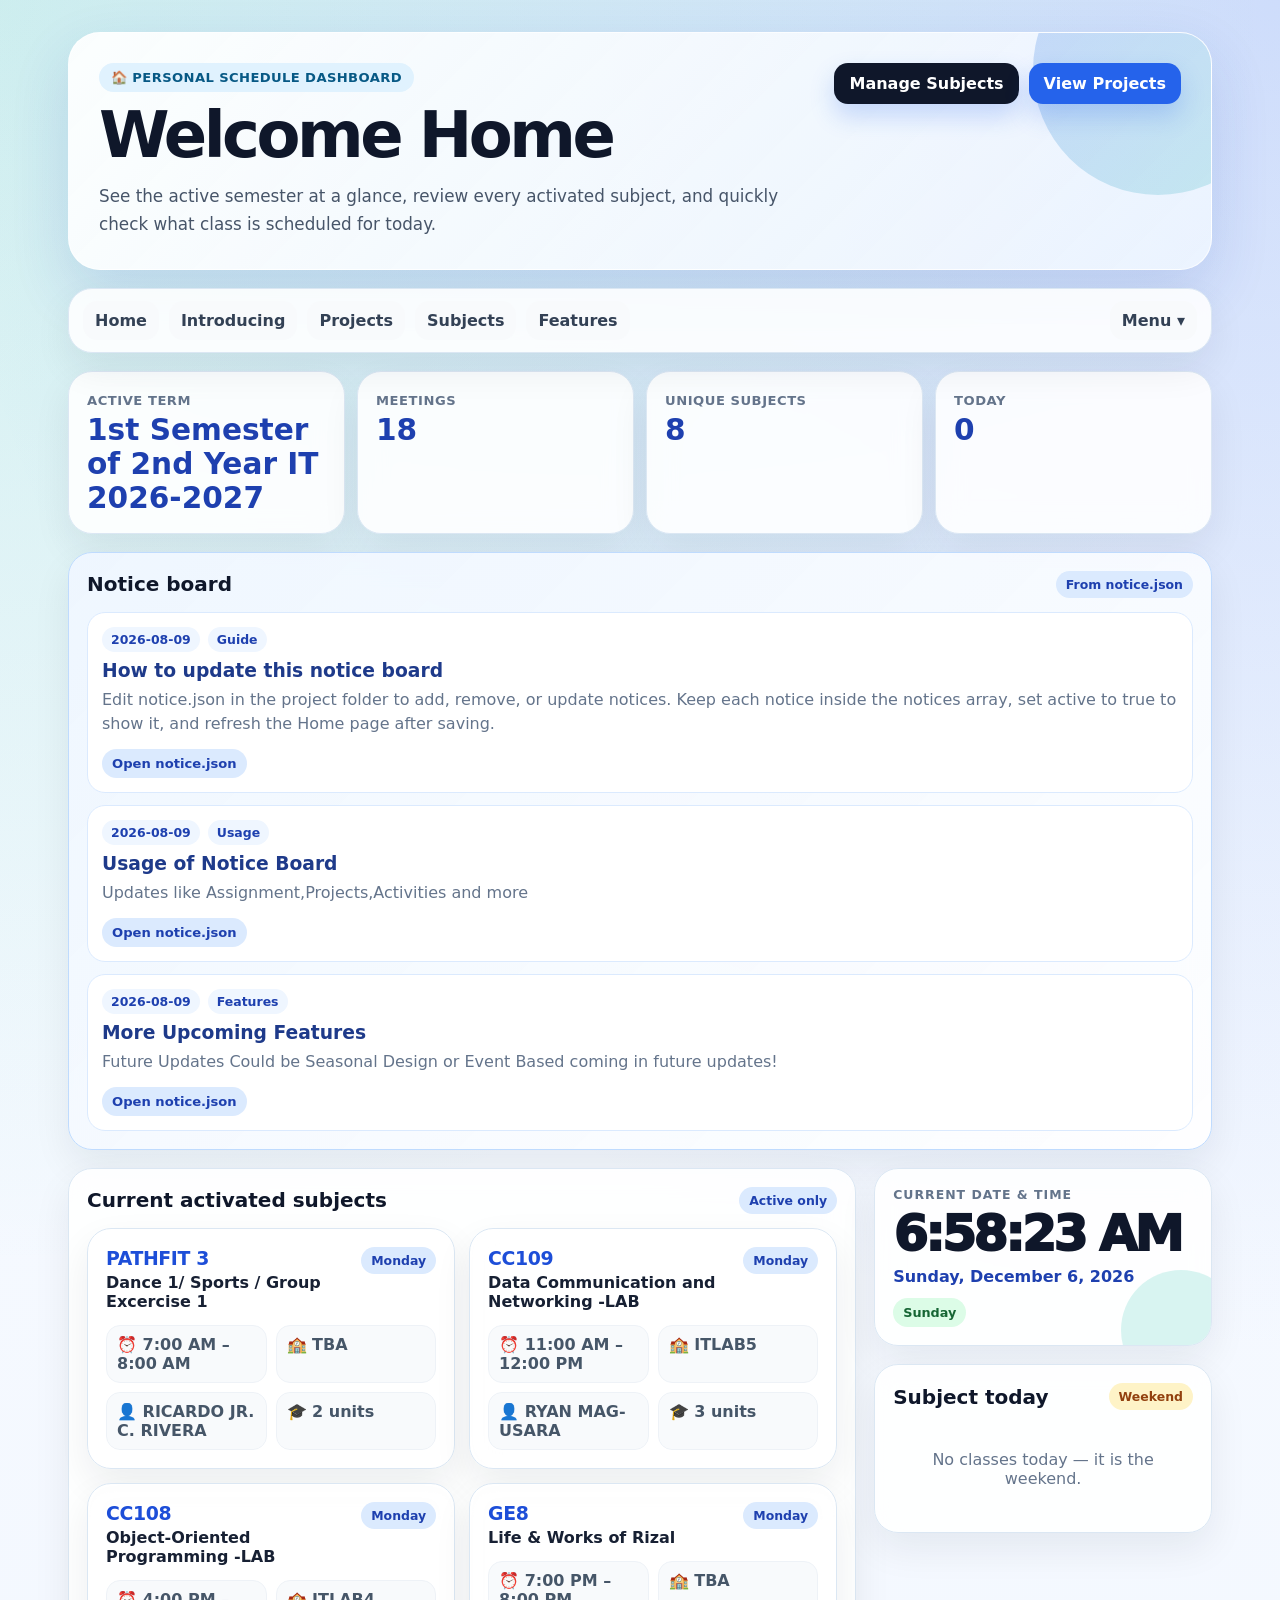
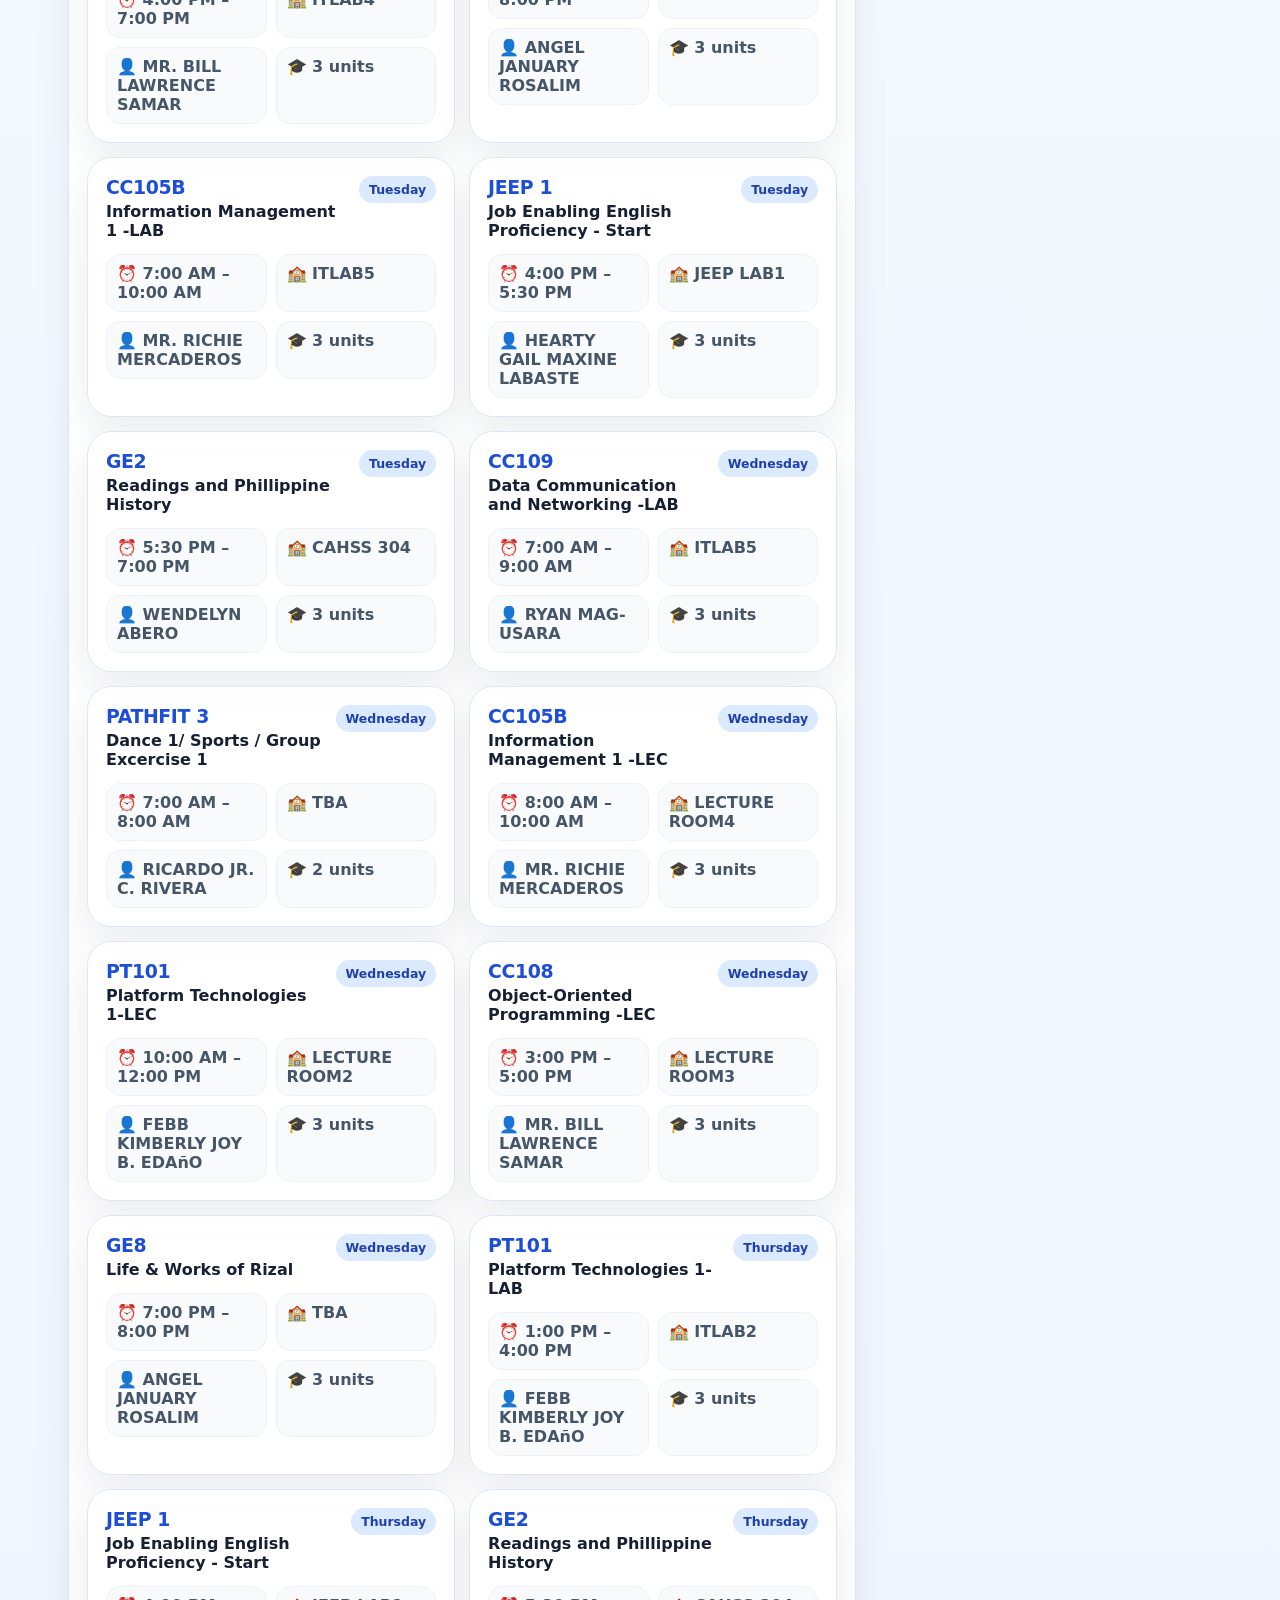
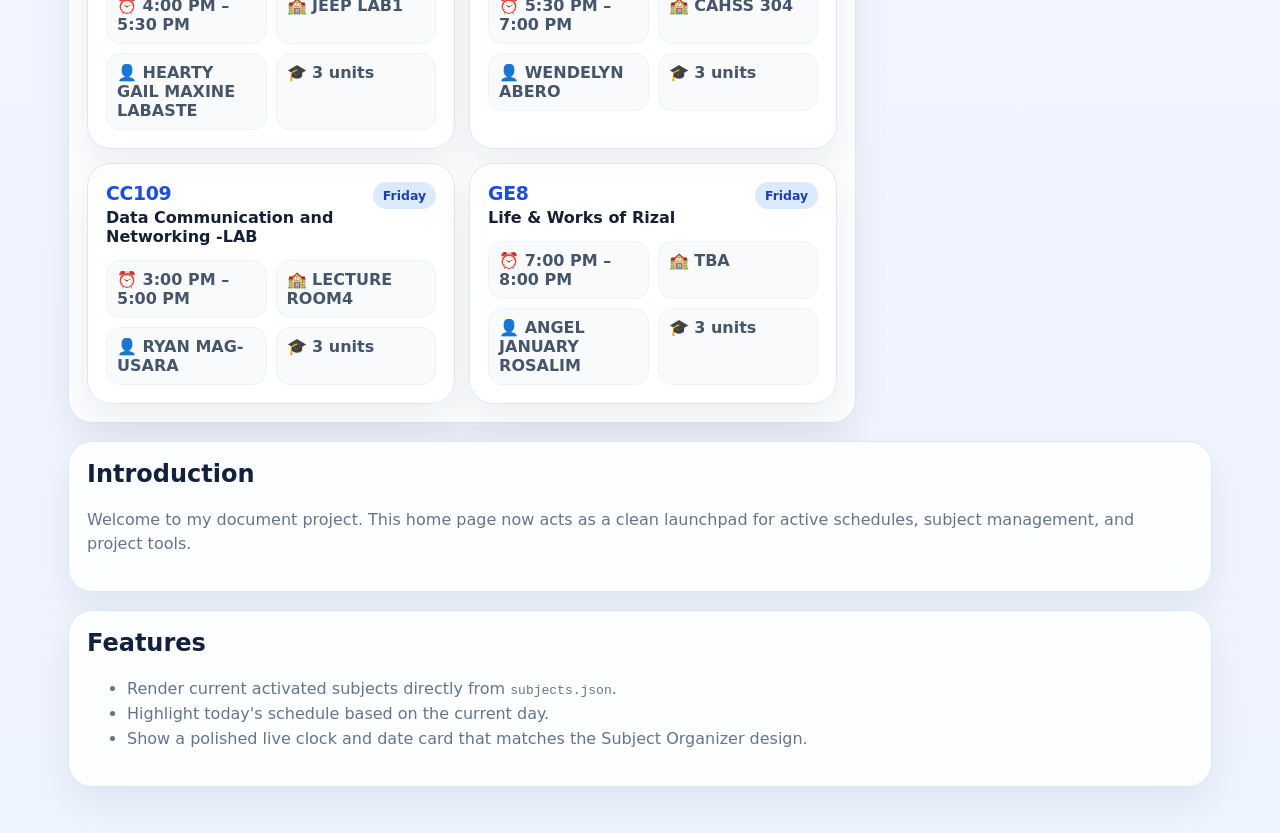
==== index.html @ 46591596 "Comment out mobile view toggle button Comment out the mobile view toggle button in the dropdown. to " ====
<!DOCTYPE html>
<html lang="en">
<head>
  <meta charset="UTF-8">
  <meta name="viewport" content="width=device-width, initial-scale=1.0">
  <title>Main</title>
  <style>
    :root{--bg:#eef4ff;--ink:#14213d;--muted:#64748b;--card:#ffffff;--line:#dbe7f3;--primary:#2563eb;--primary-dark:#1e40af;--accent:#14b8a6;--warm:#f59e0b;--danger:#ef4444;--shadow:0 24px 60px rgba(30,64,175,.14);--radius:24px}*{box-sizing:border-box}html{scroll-behavior:smooth}body{font-family:Inter,ui-sans-serif,system-ui,-apple-system,BlinkMacSystemFont,"Segoe UI",Arial,sans-serif;margin:0;background:radial-gradient(circle at top left,rgba(20,184,166,.18),transparent 30%),radial-gradient(circle at top right,rgba(37,99,235,.20),transparent 32%),linear-gradient(180deg,#f8fbff 0%,var(--bg) 100%);color:var(--ink);min-height:100vh}a{color:var(--primary)}.container{max-width:1180px;margin:0 auto;padding:32px 18px 46px}.hero{position:relative;overflow:hidden;border:1px solid rgba(255,255,255,.72);border-radius:32px;padding:30px;background:linear-gradient(135deg,rgba(255,255,255,.92),rgba(239,246,255,.84));box-shadow:var(--shadow)}.hero:after{content:"";position:absolute;right:-72px;top:-88px;width:250px;height:250px;border-radius:50%;background:linear-gradient(135deg,rgba(37,99,235,.22),rgba(20,184,166,.18))}.topbar{display:flex;justify-content:space-between;gap:20px;align-items:flex-start;flex-wrap:wrap;position:relative;z-index:1}.eyebrow{display:inline-flex;gap:8px;align-items:center;margin:0 0 10px;padding:7px 12px;border-radius:999px;background:#e0f2fe;color:#075985;font-size:.82rem;font-weight:800;letter-spacing:.03em;text-transform:uppercase}h1{margin:.15rem 0;color:#0f172a;font-size:clamp(2rem,5vw,4.15rem);line-height:.98;letter-spacing:-.055em}.lead{color:#475569;margin:.9rem 0 0;max-width:680px;font-size:1.05rem;line-height:1.7}.button{display:inline-flex;align-items:center;gap:8px;background:var(--primary);color:#fff;padding:11px 15px;border-radius:14px;text-decoration:none;font-weight:800;box-shadow:0 12px 24px rgba(37,99,235,.22)}.button.secondary{background:#0f172a}.quick-actions{display:flex;gap:10px;flex-wrap:wrap;margin:0}.nav-panel,.panel,.subject-card,.stat,.clock-card,.insight-card{background:rgba(255,255,255,.88);border:1px solid var(--line);border-radius:var(--radius);box-shadow:0 16px 38px rgba(15,23,42,.07);backdrop-filter:blur(14px)}.nav-panel{display:flex;justify-content:space-between;align-items:center;gap:16px;margin:18px 0;padding:12px 14px;position:relative;z-index:100}.nav-panel ul{list-style:none;display:flex;gap:10px;flex-wrap:wrap;margin:0;padding:0}.nav-panel a,.dropbtn{border:0;border-radius:14px;padding:10px 12px;font:inherit;font-weight:800;text-decoration:none;color:#334155;background:#f8fafc}.nav-panel a:hover,.dropbtn:hover,.dropbtn.active{background:#dbeafe;color:#1e40af}.dropdown{position:relative}.dropdown-content{display:none;position:absolute;right:0;top:calc(100% + 8px);min-width:210px;max-height:220px;overflow:auto;background:#fff;border:1px solid var(--line);border-radius:18px;box-shadow:0 18px 42px rgba(15,23,42,.16);z-index:1000;padding:8px}.dropdown-content.active{display:grid;gap:4px}.dropdown-content a,.dropdown-action{display:block;white-space:nowrap;width:100%;text-align:left}.dropdown-action{border:0;cursor:pointer;border-radius:14px;padding:10px 12px;font:inherit;font-weight:900;text-decoration:none;color:#0f766e;background:#ccfbf1}.dropdown-action:hover,.dropdown-action[aria-pressed="true"]{background:#99f6e4;color:#115e59}.mobile-switch-note{display:none}.mobile-view{background:#f8fafc}.mobile-view .container{max-width:520px;padding:12px 10px 28px}.mobile-view .hero{padding:20px;border-radius:28px;background:linear-gradient(180deg,#ffffff,#e0f2fe);box-shadow:0 18px 38px rgba(15,23,42,.10)}.mobile-view .hero:after{width:160px;height:160px;right:-70px;top:-60px}.mobile-view .topbar{display:grid;gap:16px}.mobile-view h1{font-size:2.35rem;line-height:1.03;letter-spacing:-.04em}.mobile-view .lead{font-size:.98rem;line-height:1.55}.mobile-view .quick-actions{display:grid;grid-template-columns:1fr 1fr;gap:10px}.mobile-view .button{justify-content:center;padding:12px 10px;border-radius:16px}.mobile-view .nav-panel{position:sticky;top:8px;display:grid;gap:10px;margin:12px 0;padding:10px;border-radius:22px}.mobile-view .nav-panel ul{display:grid;grid-template-columns:repeat(2,minmax(0,1fr));gap:8px;width:100%}.mobile-view .nav-panel a,.mobile-view .dropbtn,.mobile-view .dropdown-action{text-align:center;justify-content:center;padding:11px 8px;font-size:.92rem}.mobile-view .dropdown{width:100%}.mobile-view .dropdown-content{left:0;right:0;max-height:70vh}.mobile-view .mobile-switch-note{display:block;margin:6px 2px 0;color:#0f766e;font-weight:800;font-size:.82rem}.mobile-view .stats{grid-template-columns:repeat(2,minmax(0,1fr));gap:10px;margin:12px 0}.mobile-view .stat{padding:14px;border-radius:20px}.mobile-view .stat strong{font-size:1.45rem}.mobile-view .dashboard{display:grid;grid-template-columns:1fr;gap:12px;margin-top:12px}.mobile-view .panel,.mobile-view .clock-card,.mobile-view .subject-card{border-radius:20px;padding:14px}.mobile-view .content-section{margin-top:12px}.mobile-view .subject-grid{grid-template-columns:1fr;gap:10px}.mobile-view .subject-card header{display:grid;gap:10px}.mobile-view .meta{grid-template-columns:1fr;gap:7px;margin-top:10px}.mobile-view .today-item{grid-template-columns:1fr;gap:6px}.mobile-view .clock-time{font-size:2.15rem}.mobile-view .section-heading{align-items:flex-start}.mobile-view .notice-item{padding:12px;border-radius:16px}.dashboard{display:grid;grid-template-columns:minmax(0,1.4fr) minmax(300px,.6fr);gap:18px;align-items:start;margin-top:18px}.panel{padding:18px}.notice-board{border-color:#bfdbfe;background:linear-gradient(135deg,rgba(239,246,255,.96),rgba(255,255,255,.9))}.notice-list{display:grid;gap:12px}.notice-item{border:1px solid #dbeafe;background:#fff;border-radius:18px;padding:14px}.notice-item h3{margin:0 0 7px;color:#1e3a8a}.notice-item p{margin:0}.notice-meta{display:flex;gap:8px;flex-wrap:wrap;margin-bottom:8px}.notice-meta span{border-radius:999px;background:#eff6ff;color:#1e40af;padding:5px 9px;font-size:.78rem;font-weight:900}.notice-actions{margin-top:12px;display:flex;gap:8px;flex-wrap:wrap}.notice-actions a{display:inline-flex;text-decoration:none;border-radius:999px;background:#dbeafe;color:#1e40af;padding:7px 10px;font-weight:900;font-size:.82rem}.panel{padding:18px}.section-heading{display:flex;align-items:center;justify-content:space-between;gap:12px;margin-bottom:14px}.section-heading h2{margin:0;color:#0f172a;font-size:1.25rem}.note{color:var(--muted);line-height:1.55}.stats{display:grid;grid-template-columns:repeat(4,1fr);gap:12px;margin:18px 0}.stat{padding:18px;position:relative;overflow:hidden}.stat span{color:var(--muted);font-weight:800;font-size:.82rem;text-transform:uppercase;letter-spacing:.04em}.stat strong{display:block;font-size:1.85rem;color:var(--primary-dark);margin-top:4px}.clock-card{padding:18px;position:relative;overflow:hidden}.clock-card:before{content:"";position:absolute;right:-30px;bottom:-45px;width:120px;height:120px;border-radius:50%;background:rgba(20,184,166,.16)}.clock-label{margin:0;color:#64748b;font-size:.78rem;font-weight:900;text-transform:uppercase;letter-spacing:.08em}.clock-time{font-size:clamp(2rem,5vw,3.1rem);font-weight:950;color:#0f172a;letter-spacing:-.06em;line-height:1;margin:8px 0}.clock-date{font-weight:800;color:#1e40af}.clock-day{display:inline-flex;margin-top:12px;padding:7px 10px;border-radius:999px;background:#dcfce7;color:#166534;font-weight:900;font-size:.8rem}.subject-grid{display:grid;grid-template-columns:repeat(2,minmax(0,1fr));gap:14px}.subject-card{padding:18px;position:relative;overflow:hidden;transition:transform .18s ease,box-shadow .18s ease,border-color .18s ease}.subject-card:hover{transform:translateY(-3px);border-color:#93c5fd;box-shadow:0 22px 44px rgba(37,99,235,.13)}.subject-card header{display:flex;justify-content:space-between;gap:14px;align-items:flex-start}.code{font-size:1.18rem;font-weight:900;color:#1d4ed8;letter-spacing:-.02em}.description{font-weight:800;margin-top:4px;color:#172033}.badge{display:inline-flex;align-items:center;gap:6px;background:#dbeafe;color:#1e40af;border-radius:999px;padding:6px 10px;font-size:.78rem;font-weight:900;white-space:nowrap}.badge.today{background:#fef3c7;color:#92400e}.meta{display:grid;grid-template-columns:repeat(2,minmax(0,1fr));gap:9px;margin-top:14px;color:#465668}.meta span{background:#f8fafc;border:1px solid #eef2f7;border-radius:14px;padding:9px 10px;font-weight:650}.today-list{display:grid;gap:10px}.today-item{display:grid;grid-template-columns:86px 1fr;gap:10px;align-items:center}.today-time{font-weight:900;color:#1e40af;font-size:.82rem}.today-card{border-left:4px solid var(--accent);background:#f8fafc;border-radius:14px;padding:12px}.empty{padding:26px;text-align:center;color:#64748b}.pill-row{display:flex;gap:8px;flex-wrap:wrap}.pill{border:1px solid #bfdbfe;background:#eff6ff;color:#1e40af;border-radius:999px;padding:7px 10px;font-weight:800;font-size:.8rem}.content-section{margin-top:18px}.content-section h2{margin-top:0}@media(max-width:980px){.dashboard,.stats{grid-template-columns:1fr 1fr}.dashboard>section{grid-column:1/-1}.subject-grid{grid-template-columns:1fr}}@media(max-width:660px){.container{padding:18px 10px 34px}.hero{padding:22px;border-radius:24px}.nav-panel,.topbar{align-items:stretch}.nav-panel{flex-direction:column}.nav-panel ul,.quick-actions{width:100%}.button{flex:1;justify-content:center}.stats,.dashboard,.meta{grid-template-columns:1fr}.subject-card header{flex-direction:column}.today-item{grid-template-columns:1fr}.dropdown{width:100%}.dropbtn{width:100%}.dropdown-content{left:0;right:0}.clock-time{font-size:2.4rem}}
  </style>
</head>
<body>
  <main class="container">
    <section class="hero">
      <div class="topbar">
        <div>
          <p class="eyebrow">🏠 Personal schedule dashboard</p>
          <h1>Welcome Home</h1>
          <p class="lead">See the active semester at a glance, review every activated subject, and quickly check what class is scheduled for today.</p>
          <p class="mobile-switch-note">Mobile view is active. Use Menu ▾ to switch back to the regular desktop layout.</p>
        </div>
        <p class="quick-actions"><a class="button secondary" href="subj.html">Manage Subjects</a><a class="button" href="download.html">View Projects</a></p>
      </div>
    </section>

    <nav class="nav-panel" aria-label="Primary navigation">
      <ul>
        <li><a href="index.html">Home</a></li>
        <li><a href="#intro">Introducing</a></li>
        <li><a href="download.html">Projects</a></li>
        <li><a href="subj.html">Subjects</a></li>
        <li><a href="#features">Features</a></li>
      </ul>
      <div class="dropdown">
        <button class="dropbtn" type="button">Menu ▾</button>
        <div class="dropdown-content">
        <!--  <button id="mobileViewToggle" data-mobile-view-toggle class="dropdown-action" type="button" aria-pressed="false">📱 Switch to mobile view</button> -->
          <a href="subj.html">Subject Management</a>
          <a href="calcugrade.html">CalcuGrade</a>
          <a href="subjects.json">Open Subject JSON</a>
        </div>
      </div>
    </nav>

    <section class="stats" aria-label="Active subject summary">
      <div class="stat"><span>Active term</span><strong id="semester">—</strong></div>
      <div class="stat"><span>Meetings</span><strong id="meetingCount">0</strong></div>
      <div class="stat"><span>Unique subjects</span><strong id="courseCount">0</strong></div>
      <div class="stat"><span>Today</span><strong id="todayCount">0</strong></div>
    </section>

    <section class="panel notice-board content-section" aria-labelledby="noticeHeading">
      <div class="section-heading"><h2 id="noticeHeading">Notice board</h2><span class="badge">From notice.json</span></div>
      <div id="notice-board" class="notice-list">Loading notices…</div>
    </section>

    <div class="dashboard">
      <section class="panel" aria-labelledby="activeHeading">
        <div class="section-heading"><h2 id="activeHeading">Current activated subjects</h2><span class="badge">Active only</span></div>
        <div id="active-subjects" class="subject-grid">Loading active subjects…</div>
      </section>
      <aside>
        <div class="clock-card" aria-live="polite">
          <p class="clock-label">Current date & time</p>
          <div id="date-time" class="clock-time">--:--</div>
          <div id="date-label" class="clock-date">Loading date…</div>
          <span id="day-label" class="clock-day">Today</span>
        </div>
        <section class="panel content-section" aria-labelledby="todayHeading">
          <div class="section-heading"><h2 id="todayHeading">Subject today</h2><span id="todayBadge" class="badge today">Today</span></div>
          <div id="today-subjects" class="today-list">Loading today's subjects…</div>
        </section>
      </aside>
    </div>

    <section id="intro" class="panel content-section">
      <h2>Introduction</h2>
      <p class="note">Welcome to my document project. This home page now acts as a clean launchpad for active schedules, subject management, and project tools.</p>
    </section>

    <section id="features" class="panel content-section">
      <h2>Features</h2>
      <ul class="note">
        <li>Render current activated subjects directly from <code>subjects.json</code>.</li>
        <li>Highlight today's schedule based on the current day.</li>
        <li>Show a polished live clock and date card that matches the Subject Organizer design.</li>
      </ul>
    </section>
  </main>

  <script src="script.js"></script>
  <script>
    const homeEls = {};
    function updateDateTime() {
      const now = new Date();
      const timeOptions = { hour: 'numeric', minute: '2-digit', second: '2-digit' };
      const dateOptions = { weekday: 'long', year: 'numeric', month: 'long', day: 'numeric' };
      homeEls.dateTime.textContent = now.toLocaleTimeString([], timeOptions);
      homeEls.dateLabel.textContent = now.toLocaleDateString([], dateOptions);
      homeEls.dayLabel.textContent = now.toLocaleDateString([], { weekday: 'long' });
    }

    function getTimeRange(subject) {
      return `${minutesToDisplay(subject.time_start, subject.time_start_is_am)} – ${minutesToDisplay(subject.time_end, subject.time_end_is_am)}`;
    }

    function renderSubjectCard(subject) {
      return `<article class="subject-card"><header><div><div class="code">${subject.code}</div><div class="description">${subject.description}</div></div><span class="badge">${subject.dayLabel}</span></header><div class="meta"><span>⏰ ${getTimeRange(subject)}</span><span>🏫 ${subject.room || 'TBA'}</span><span>👤 ${subject.instructor || 'TBA'}</span><span>🎓 ${subject.units || 0} units</span></div></article>`;
    }

    function escapeHtml(value) {
      return String(value ?? '').replace(/[&<>"']/g, char => ({
        '&': '&amp;',
        '<': '&lt;',
        '>': '&gt;',
        '"': '&quot;',
        "'": '&#39;'
      })[char]);
    }

    function renderNotice(notice) {
      const title = escapeHtml(notice.title || 'Untitled notice');
      const message = escapeHtml(notice.message || 'No notice message provided.');
      const date = notice.date ? `<span>${escapeHtml(notice.date)}</span>` : '';
      const label = notice.label ? `<span>${escapeHtml(notice.label)}</span>` : '';
      const actions = Array.isArray(notice.actions)
        ? notice.actions.filter(action => action && action.href && action.label).map(action => `<a href="${escapeHtml(action.href)}">${escapeHtml(action.label)}</a>`).join('')
        : '';

      return `<article class="notice-item"><div class="notice-meta">${date}${label}</div><h3>${title}</h3><p class="note">${message}</p>${actions ? `<div class="notice-actions">${actions}</div>` : ''}</article>`;
    }

    async function loadNoticeBoard() {
      try {
        const response = await fetch('notice.json', { cache: 'no-store' });
        if (!response.ok) throw new Error('Unable to load notice.json');
        const data = await response.json();
        const notices = Array.isArray(data?.notices) ? data.notices.filter(notice => notice?.active !== false) : [];
        homeEls.noticeBoard.innerHTML = notices.length
          ? notices.map(renderNotice).join('')
          : '<div class="empty">No notices are currently published.</div>';
      } catch (error) {
        console.warn('loadNoticeBoard failed', error);
        homeEls.noticeBoard.innerHTML = '<div class="empty">Failed to load notice.json.</div>';
      }
    }

    function renderTodayItem(subject) {
      return `<div class="today-item"><div class="today-time">${minutesToDisplay(subject.time_start, subject.time_start_is_am)}</div><div class="today-card"><strong>${subject.code}</strong><br><span class="note">${subject.description}</span><br><span class="note">${getTimeRange(subject)} • ${subject.room || 'TBA'}</span></div></div>`;
    }

    async function loadHomeSubjects() {
      const data = await fetchSubjectsData();
      if (!data) {
        homeEls.activeSubjects.innerHTML = '<div class="subject-card empty">Failed to load subjects.json.</div>';
        homeEls.todaySubjects.innerHTML = '<div class="empty">Failed to load today\'s schedule.</div>';
        return;
      }

      const activeGroups = getVisibleSemesterGroups(data);
      const activeSubjects = flattenSubjectGroups(data).sort((a, b) => compareSubjects(a, b, 'day-time'));
      const todayCode = getTodayCode();
      const todaySubjects = todayCode ? activeSubjects.filter(subject => subject.day === todayCode) : [];

      homeEls.semester.textContent = activeGroups.length === 1 ? activeGroups[0].semester : `${activeGroups.length} active terms`;
      homeEls.meetingCount.textContent = activeSubjects.length;
      homeEls.courseCount.textContent = new Set(activeSubjects.map(subject => subject.code)).size;
      homeEls.todayCount.textContent = todaySubjects.length;
      homeEls.todayBadge.textContent = todayCode ? (DAY_LABELS[todayCode] || 'Today') : 'Weekend';

      homeEls.activeSubjects.innerHTML = activeSubjects.length
        ? activeSubjects.map(renderSubjectCard).join('')
        : '<div class="subject-card empty">No activated subjects are currently listed.</div>';

      if (!todayCode) {
        homeEls.todaySubjects.innerHTML = '<div class="empty">No classes today — it is the weekend.</div>';
      } else if (!todaySubjects.length) {
        homeEls.todaySubjects.innerHTML = '<div class="empty">No subjects registered for today.</div>';
      } else {
        homeEls.todaySubjects.innerHTML = todaySubjects.map(renderTodayItem).join('');
      }
    }

    function initDropdown() {
      const dropbtn = document.querySelector('.dropbtn');
      const dropdownContent = document.querySelector('.dropdown-content');
      if (!dropbtn || !dropdownContent) return;
      dropbtn.addEventListener('click', () => {
        dropdownContent.classList.toggle('active');
        dropbtn.classList.toggle('active');
      });
      document.addEventListener('click', event => {
        if (!event.target.closest('.dropdown')) {
          dropdownContent.classList.remove('active');
          dropbtn.classList.remove('active');
        }
      });
    }

    document.addEventListener('DOMContentLoaded', () => {
      Object.assign(homeEls, {
        dateTime: document.getElementById('date-time'),
        dateLabel: document.getElementById('date-label'),
        dayLabel: document.getElementById('day-label'),
        activeSubjects: document.getElementById('active-subjects'),
        todaySubjects: document.getElementById('today-subjects'),
        semester: document.getElementById('semester'),
        meetingCount: document.getElementById('meetingCount'),
        courseCount: document.getElementById('courseCount'),
        todayCount: document.getElementById('todayCount'),
        todayBadge: document.getElementById('todayBadge'),
        noticeBoard: document.getElementById('notice-board'),
        mobileViewToggle: document.getElementById('mobileViewToggle')
      });
      updateDateTime();
      setInterval(updateDateTime, 1000);
      initDropdown();
      loadHomeSubjects();
      loadNoticeBoard();
    });
  </script>
</body>
</html>
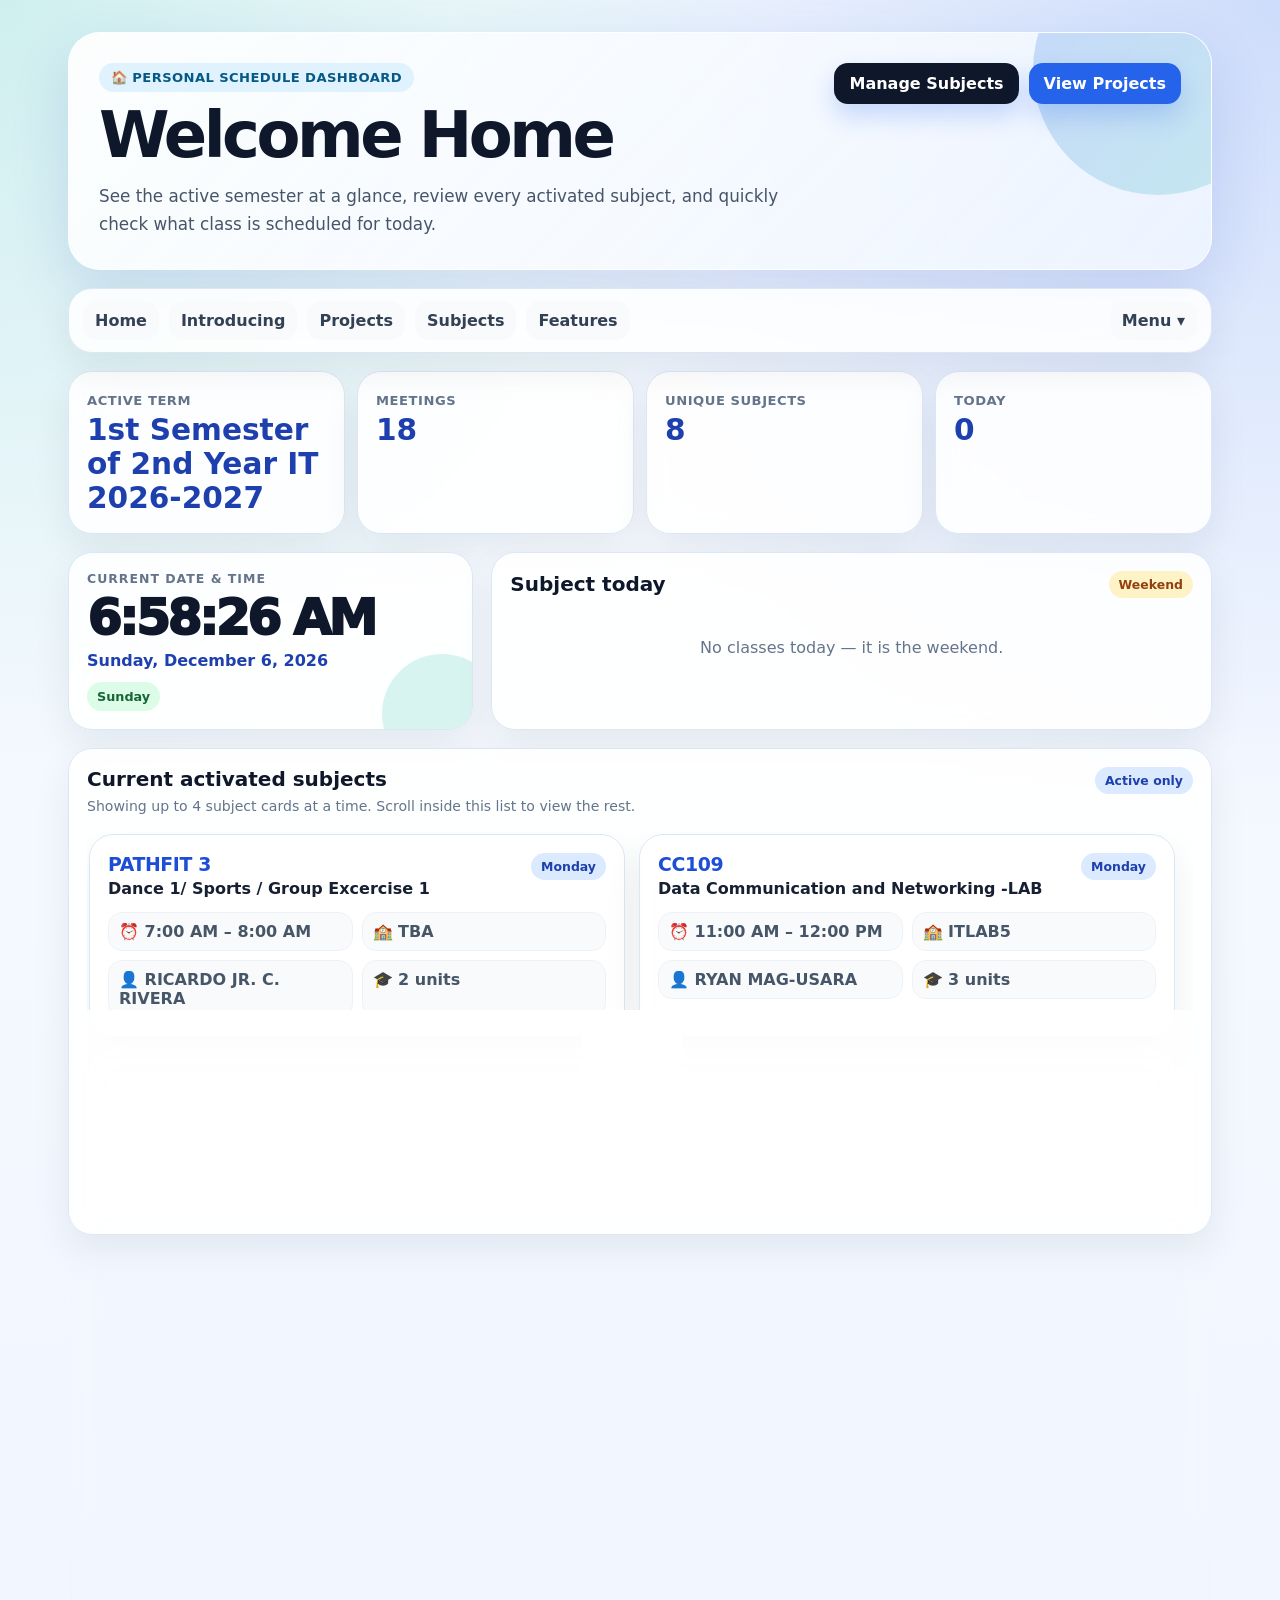
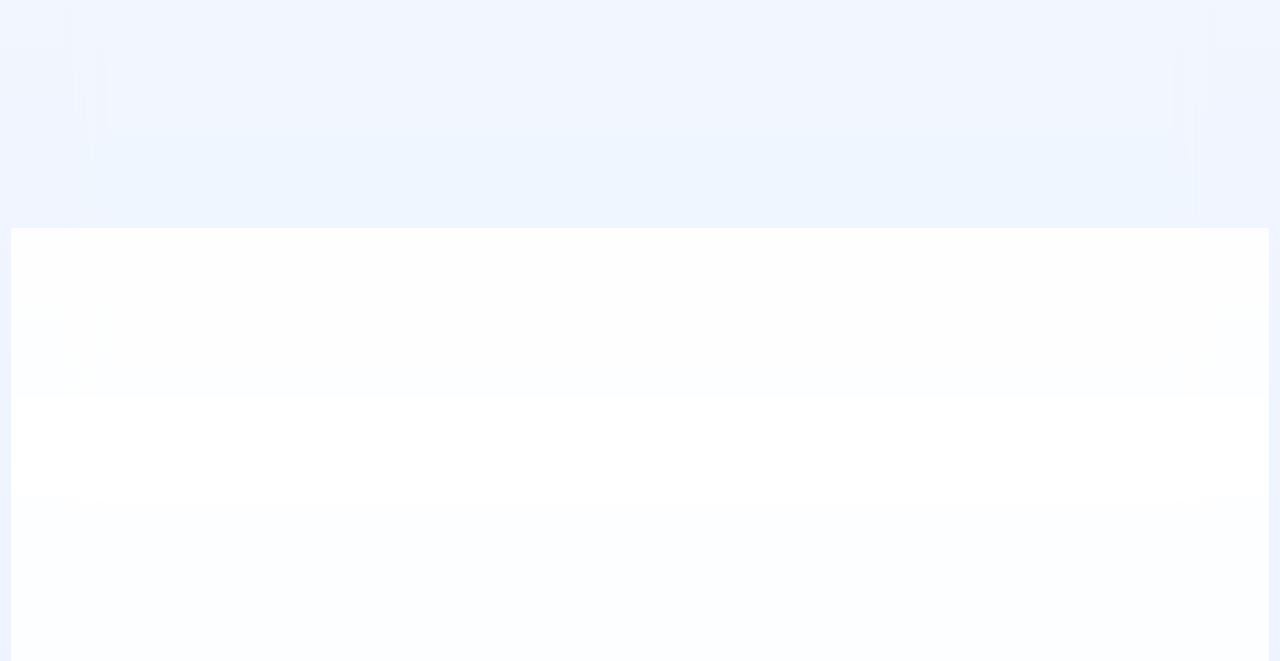
==== commit 907e5f5d: "Prioritize home schedule overview" ====
--- a/index.html
+++ b/index.html
@@ -5,7 +5,7 @@
   <meta name="viewport" content="width=device-width, initial-scale=1.0">
   <title>Main</title>
   <style>
-    :root{--bg:#eef4ff;--ink:#14213d;--muted:#64748b;--card:#ffffff;--line:#dbe7f3;--primary:#2563eb;--primary-dark:#1e40af;--accent:#14b8a6;--warm:#f59e0b;--danger:#ef4444;--shadow:0 24px 60px rgba(30,64,175,.14);--radius:24px}*{box-sizing:border-box}html{scroll-behavior:smooth}body{font-family:Inter,ui-sans-serif,system-ui,-apple-system,BlinkMacSystemFont,"Segoe UI",Arial,sans-serif;margin:0;background:radial-gradient(circle at top left,rgba(20,184,166,.18),transparent 30%),radial-gradient(circle at top right,rgba(37,99,235,.20),transparent 32%),linear-gradient(180deg,#f8fbff 0%,var(--bg) 100%);color:var(--ink);min-height:100vh}a{color:var(--primary)}.container{max-width:1180px;margin:0 auto;padding:32px 18px 46px}.hero{position:relative;overflow:hidden;border:1px solid rgba(255,255,255,.72);border-radius:32px;padding:30px;background:linear-gradient(135deg,rgba(255,255,255,.92),rgba(239,246,255,.84));box-shadow:var(--shadow)}.hero:after{content:"";position:absolute;right:-72px;top:-88px;width:250px;height:250px;border-radius:50%;background:linear-gradient(135deg,rgba(37,99,235,.22),rgba(20,184,166,.18))}.topbar{display:flex;justify-content:space-between;gap:20px;align-items:flex-start;flex-wrap:wrap;position:relative;z-index:1}.eyebrow{display:inline-flex;gap:8px;align-items:center;margin:0 0 10px;padding:7px 12px;border-radius:999px;background:#e0f2fe;color:#075985;font-size:.82rem;font-weight:800;letter-spacing:.03em;text-transform:uppercase}h1{margin:.15rem 0;color:#0f172a;font-size:clamp(2rem,5vw,4.15rem);line-height:.98;letter-spacing:-.055em}.lead{color:#475569;margin:.9rem 0 0;max-width:680px;font-size:1.05rem;line-height:1.7}.button{display:inline-flex;align-items:center;gap:8px;background:var(--primary);color:#fff;padding:11px 15px;border-radius:14px;text-decoration:none;font-weight:800;box-shadow:0 12px 24px rgba(37,99,235,.22)}.button.secondary{background:#0f172a}.quick-actions{display:flex;gap:10px;flex-wrap:wrap;margin:0}.nav-panel,.panel,.subject-card,.stat,.clock-card,.insight-card{background:rgba(255,255,255,.88);border:1px solid var(--line);border-radius:var(--radius);box-shadow:0 16px 38px rgba(15,23,42,.07);backdrop-filter:blur(14px)}.nav-panel{display:flex;justify-content:space-between;align-items:center;gap:16px;margin:18px 0;padding:12px 14px;position:relative;z-index:100}.nav-panel ul{list-style:none;display:flex;gap:10px;flex-wrap:wrap;margin:0;padding:0}.nav-panel a,.dropbtn{border:0;border-radius:14px;padding:10px 12px;font:inherit;font-weight:800;text-decoration:none;color:#334155;background:#f8fafc}.nav-panel a:hover,.dropbtn:hover,.dropbtn.active{background:#dbeafe;color:#1e40af}.dropdown{position:relative}.dropdown-content{display:none;position:absolute;right:0;top:calc(100% + 8px);min-width:210px;max-height:220px;overflow:auto;background:#fff;border:1px solid var(--line);border-radius:18px;box-shadow:0 18px 42px rgba(15,23,42,.16);z-index:1000;padding:8px}.dropdown-content.active{display:grid;gap:4px}.dropdown-content a,.dropdown-action{display:block;white-space:nowrap;width:100%;text-align:left}.dropdown-action{border:0;cursor:pointer;border-radius:14px;padding:10px 12px;font:inherit;font-weight:900;text-decoration:none;color:#0f766e;background:#ccfbf1}.dropdown-action:hover,.dropdown-action[aria-pressed="true"]{background:#99f6e4;color:#115e59}.mobile-switch-note{display:none}.mobile-view{background:#f8fafc}.mobile-view .container{max-width:520px;padding:12px 10px 28px}.mobile-view .hero{padding:20px;border-radius:28px;background:linear-gradient(180deg,#ffffff,#e0f2fe);box-shadow:0 18px 38px rgba(15,23,42,.10)}.mobile-view .hero:after{width:160px;height:160px;right:-70px;top:-60px}.mobile-view .topbar{display:grid;gap:16px}.mobile-view h1{font-size:2.35rem;line-height:1.03;letter-spacing:-.04em}.mobile-view .lead{font-size:.98rem;line-height:1.55}.mobile-view .quick-actions{display:grid;grid-template-columns:1fr 1fr;gap:10px}.mobile-view .button{justify-content:center;padding:12px 10px;border-radius:16px}.mobile-view .nav-panel{position:sticky;top:8px;display:grid;gap:10px;margin:12px 0;padding:10px;border-radius:22px}.mobile-view .nav-panel ul{display:grid;grid-template-columns:repeat(2,minmax(0,1fr));gap:8px;width:100%}.mobile-view .nav-panel a,.mobile-view .dropbtn,.mobile-view .dropdown-action{text-align:center;justify-content:center;padding:11px 8px;font-size:.92rem}.mobile-view .dropdown{width:100%}.mobile-view .dropdown-content{left:0;right:0;max-height:70vh}.mobile-view .mobile-switch-note{display:block;margin:6px 2px 0;color:#0f766e;font-weight:800;font-size:.82rem}.mobile-view .stats{grid-template-columns:repeat(2,minmax(0,1fr));gap:10px;margin:12px 0}.mobile-view .stat{padding:14px;border-radius:20px}.mobile-view .stat strong{font-size:1.45rem}.mobile-view .dashboard{display:grid;grid-template-columns:1fr;gap:12px;margin-top:12px}.mobile-view .panel,.mobile-view .clock-card,.mobile-view .subject-card{border-radius:20px;padding:14px}.mobile-view .content-section{margin-top:12px}.mobile-view .subject-grid{grid-template-columns:1fr;gap:10px}.mobile-view .subject-card header{display:grid;gap:10px}.mobile-view .meta{grid-template-columns:1fr;gap:7px;margin-top:10px}.mobile-view .today-item{grid-template-columns:1fr;gap:6px}.mobile-view .clock-time{font-size:2.15rem}.mobile-view .section-heading{align-items:flex-start}.mobile-view .notice-item{padding:12px;border-radius:16px}.dashboard{display:grid;grid-template-columns:minmax(0,1.4fr) minmax(300px,.6fr);gap:18px;align-items:start;margin-top:18px}.panel{padding:18px}.notice-board{border-color:#bfdbfe;background:linear-gradient(135deg,rgba(239,246,255,.96),rgba(255,255,255,.9))}.notice-list{display:grid;gap:12px}.notice-item{border:1px solid #dbeafe;background:#fff;border-radius:18px;padding:14px}.notice-item h3{margin:0 0 7px;color:#1e3a8a}.notice-item p{margin:0}.notice-meta{display:flex;gap:8px;flex-wrap:wrap;margin-bottom:8px}.notice-meta span{border-radius:999px;background:#eff6ff;color:#1e40af;padding:5px 9px;font-size:.78rem;font-weight:900}.notice-actions{margin-top:12px;display:flex;gap:8px;flex-wrap:wrap}.notice-actions a{display:inline-flex;text-decoration:none;border-radius:999px;background:#dbeafe;color:#1e40af;padding:7px 10px;font-weight:900;font-size:.82rem}.panel{padding:18px}.section-heading{display:flex;align-items:center;justify-content:space-between;gap:12px;margin-bottom:14px}.section-heading h2{margin:0;color:#0f172a;font-size:1.25rem}.note{color:var(--muted);line-height:1.55}.stats{display:grid;grid-template-columns:repeat(4,1fr);gap:12px;margin:18px 0}.stat{padding:18px;position:relative;overflow:hidden}.stat span{color:var(--muted);font-weight:800;font-size:.82rem;text-transform:uppercase;letter-spacing:.04em}.stat strong{display:block;font-size:1.85rem;color:var(--primary-dark);margin-top:4px}.clock-card{padding:18px;position:relative;overflow:hidden}.clock-card:before{content:"";position:absolute;right:-30px;bottom:-45px;width:120px;height:120px;border-radius:50%;background:rgba(20,184,166,.16)}.clock-label{margin:0;color:#64748b;font-size:.78rem;font-weight:900;text-transform:uppercase;letter-spacing:.08em}.clock-time{font-size:clamp(2rem,5vw,3.1rem);font-weight:950;color:#0f172a;letter-spacing:-.06em;line-height:1;margin:8px 0}.clock-date{font-weight:800;color:#1e40af}.clock-day{display:inline-flex;margin-top:12px;padding:7px 10px;border-radius:999px;background:#dcfce7;color:#166534;font-weight:900;font-size:.8rem}.subject-grid{display:grid;grid-template-columns:repeat(2,minmax(0,1fr));gap:14px}.subject-card{padding:18px;position:relative;overflow:hidden;transition:transform .18s ease,box-shadow .18s ease,border-color .18s ease}.subject-card:hover{transform:translateY(-3px);border-color:#93c5fd;box-shadow:0 22px 44px rgba(37,99,235,.13)}.subject-card header{display:flex;justify-content:space-between;gap:14px;align-items:flex-start}.code{font-size:1.18rem;font-weight:900;color:#1d4ed8;letter-spacing:-.02em}.description{font-weight:800;margin-top:4px;color:#172033}.badge{display:inline-flex;align-items:center;gap:6px;background:#dbeafe;color:#1e40af;border-radius:999px;padding:6px 10px;font-size:.78rem;font-weight:900;white-space:nowrap}.badge.today{background:#fef3c7;color:#92400e}.meta{display:grid;grid-template-columns:repeat(2,minmax(0,1fr));gap:9px;margin-top:14px;color:#465668}.meta span{background:#f8fafc;border:1px solid #eef2f7;border-radius:14px;padding:9px 10px;font-weight:650}.today-list{display:grid;gap:10px}.today-item{display:grid;grid-template-columns:86px 1fr;gap:10px;align-items:center}.today-time{font-weight:900;color:#1e40af;font-size:.82rem}.today-card{border-left:4px solid var(--accent);background:#f8fafc;border-radius:14px;padding:12px}.empty{padding:26px;text-align:center;color:#64748b}.pill-row{display:flex;gap:8px;flex-wrap:wrap}.pill{border:1px solid #bfdbfe;background:#eff6ff;color:#1e40af;border-radius:999px;padding:7px 10px;font-weight:800;font-size:.8rem}.content-section{margin-top:18px}.content-section h2{margin-top:0}@media(max-width:980px){.dashboard,.stats{grid-template-columns:1fr 1fr}.dashboard>section{grid-column:1/-1}.subject-grid{grid-template-columns:1fr}}@media(max-width:660px){.container{padding:18px 10px 34px}.hero{padding:22px;border-radius:24px}.nav-panel,.topbar{align-items:stretch}.nav-panel{flex-direction:column}.nav-panel ul,.quick-actions{width:100%}.button{flex:1;justify-content:center}.stats,.dashboard,.meta{grid-template-columns:1fr}.subject-card header{flex-direction:column}.today-item{grid-template-columns:1fr}.dropdown{width:100%}.dropbtn{width:100%}.dropdown-content{left:0;right:0}.clock-time{font-size:2.4rem}}
+    :root{--bg:#eef4ff;--ink:#14213d;--muted:#64748b;--card:#ffffff;--line:#dbe7f3;--primary:#2563eb;--primary-dark:#1e40af;--accent:#14b8a6;--warm:#f59e0b;--danger:#ef4444;--shadow:0 24px 60px rgba(30,64,175,.14);--radius:24px}*{box-sizing:border-box}html{scroll-behavior:smooth}body{font-family:Inter,ui-sans-serif,system-ui,-apple-system,BlinkMacSystemFont,"Segoe UI",Arial,sans-serif;margin:0;background:radial-gradient(circle at top left,rgba(20,184,166,.18),transparent 30%),radial-gradient(circle at top right,rgba(37,99,235,.20),transparent 32%),linear-gradient(180deg,#f8fbff 0%,var(--bg) 100%);color:var(--ink);min-height:100vh}a{color:var(--primary)}.container{max-width:1180px;margin:0 auto;padding:32px 18px 46px}.hero{position:relative;overflow:hidden;border:1px solid rgba(255,255,255,.72);border-radius:32px;padding:30px;background:linear-gradient(135deg,rgba(255,255,255,.92),rgba(239,246,255,.84));box-shadow:var(--shadow)}.hero:after{content:"";position:absolute;right:-72px;top:-88px;width:250px;height:250px;border-radius:50%;background:linear-gradient(135deg,rgba(37,99,235,.22),rgba(20,184,166,.18))}.topbar{display:flex;justify-content:space-between;gap:20px;align-items:flex-start;flex-wrap:wrap;position:relative;z-index:1}.eyebrow{display:inline-flex;gap:8px;align-items:center;margin:0 0 10px;padding:7px 12px;border-radius:999px;background:#e0f2fe;color:#075985;font-size:.82rem;font-weight:800;letter-spacing:.03em;text-transform:uppercase}h1{margin:.15rem 0;color:#0f172a;font-size:clamp(2rem,5vw,4.15rem);line-height:.98;letter-spacing:-.055em}.lead{color:#475569;margin:.9rem 0 0;max-width:680px;font-size:1.05rem;line-height:1.7}.button{display:inline-flex;align-items:center;gap:8px;background:var(--primary);color:#fff;padding:11px 15px;border-radius:14px;text-decoration:none;font-weight:800;box-shadow:0 12px 24px rgba(37,99,235,.22)}.button.secondary{background:#0f172a}.quick-actions{display:flex;gap:10px;flex-wrap:wrap;margin:0}.nav-panel,.panel,.subject-card,.stat,.clock-card,.insight-card{background:rgba(255,255,255,.88);border:1px solid var(--line);border-radius:var(--radius);box-shadow:0 16px 38px rgba(15,23,42,.07);backdrop-filter:blur(14px)}.nav-panel{display:flex;justify-content:space-between;align-items:center;gap:16px;margin:18px 0;padding:12px 14px;position:relative;z-index:100}.nav-panel ul{list-style:none;display:flex;gap:10px;flex-wrap:wrap;margin:0;padding:0}.nav-panel a,.dropbtn{border:0;border-radius:14px;padding:10px 12px;font:inherit;font-weight:800;text-decoration:none;color:#334155;background:#f8fafc}.nav-panel a:hover,.dropbtn:hover,.dropbtn.active{background:#dbeafe;color:#1e40af}.dropdown{position:relative}.dropdown-content{display:none;position:absolute;right:0;top:calc(100% + 8px);min-width:210px;max-height:220px;overflow:auto;background:#fff;border:1px solid var(--line);border-radius:18px;box-shadow:0 18px 42px rgba(15,23,42,.16);z-index:1000;padding:8px}.dropdown-content.active{display:grid;gap:4px}.dropdown-content a,.dropdown-action{display:block;white-space:nowrap;width:100%;text-align:left}.dropdown-action{border:0;cursor:pointer;border-radius:14px;padding:10px 12px;font:inherit;font-weight:900;text-decoration:none;color:#0f766e;background:#ccfbf1}.dropdown-action:hover,.dropdown-action[aria-pressed="true"]{background:#99f6e4;color:#115e59}.mobile-switch-note{display:none}.mobile-view{background:#f8fafc}.mobile-view .container{max-width:520px;padding:12px 10px 28px}.mobile-view .hero{padding:20px;border-radius:28px;background:linear-gradient(180deg,#ffffff,#e0f2fe);box-shadow:0 18px 38px rgba(15,23,42,.10)}.mobile-view .hero:after{width:160px;height:160px;right:-70px;top:-60px}.mobile-view .topbar{display:grid;gap:16px}.mobile-view h1{font-size:2.35rem;line-height:1.03;letter-spacing:-.04em}.mobile-view .lead{font-size:.98rem;line-height:1.55}.mobile-view .quick-actions{display:grid;grid-template-columns:1fr 1fr;gap:10px}.mobile-view .button{justify-content:center;padding:12px 10px;border-radius:16px}.mobile-view .nav-panel{position:sticky;top:8px;display:grid;gap:10px;margin:12px 0;padding:10px;border-radius:22px}.mobile-view .nav-panel ul{display:grid;grid-template-columns:repeat(2,minmax(0,1fr));gap:8px;width:100%}.mobile-view .nav-panel a,.mobile-view .dropbtn,.mobile-view .dropdown-action{text-align:center;justify-content:center;padding:11px 8px;font-size:.92rem}.mobile-view .dropdown{width:100%}.mobile-view .dropdown-content{left:0;right:0;max-height:70vh}.mobile-view .mobile-switch-note{display:block;margin:6px 2px 0;color:#0f766e;font-weight:800;font-size:.82rem}.mobile-view .stats{grid-template-columns:repeat(2,minmax(0,1fr));gap:10px;margin:12px 0}.mobile-view .stat{padding:14px;border-radius:20px}.mobile-view .stat strong{font-size:1.45rem}.mobile-view .priority-dashboard,.mobile-view .dashboard{display:grid;grid-template-columns:1fr;gap:12px;margin-top:12px}.mobile-view .active-subject-scroll{max-height:calc((188px * 4) + 30px);padding-right:4px}.mobile-view .panel,.mobile-view .clock-card,.mobile-view .subject-card{border-radius:20px;padding:14px}.mobile-view .content-section{margin-top:12px}.mobile-view .subject-grid{grid-template-columns:1fr;gap:10px}.mobile-view .subject-card header{display:grid;gap:10px}.mobile-view .meta{grid-template-columns:1fr;gap:7px;margin-top:10px}.mobile-view .today-item{grid-template-columns:1fr;gap:6px}.mobile-view .clock-time{font-size:2.15rem}.mobile-view .section-heading{align-items:flex-start}.mobile-view .notice-item{padding:12px;border-radius:16px}.priority-dashboard{display:grid;grid-template-columns:minmax(300px,.72fr) minmax(0,1.28fr);gap:18px;align-items:stretch;margin-top:18px}.priority-dashboard .clock-card,.priority-dashboard .panel{height:100%}.dashboard{display:grid;grid-template-columns:1fr;gap:18px;align-items:start;margin-top:18px}.active-subject-panel .section-heading{align-items:flex-start}.active-subject-panel .section-heading .note{margin:5px 0 0;font-size:.88rem}.active-subject-scroll{max-height:calc((185px * 2) + 14px);overflow-y:auto;overscroll-behavior:contain;padding:2px 8px 2px 2px;scrollbar-gutter:stable}.active-subject-scroll::-webkit-scrollbar{width:10px}.active-subject-scroll::-webkit-scrollbar-thumb{background:#bfdbfe;border-radius:999px}.active-subject-scroll::-webkit-scrollbar-track{background:#eff6ff;border-radius:999px}.panel{padding:18px}.notice-board{border-color:#bfdbfe;background:linear-gradient(135deg,rgba(239,246,255,.96),rgba(255,255,255,.9))}.notice-list{display:grid;gap:12px}.notice-item{border:1px solid #dbeafe;background:#fff;border-radius:18px;padding:14px}.notice-item h3{margin:0 0 7px;color:#1e3a8a}.notice-item p{margin:0}.notice-meta{display:flex;gap:8px;flex-wrap:wrap;margin-bottom:8px}.notice-meta span{border-radius:999px;background:#eff6ff;color:#1e40af;padding:5px 9px;font-size:.78rem;font-weight:900}.notice-actions{margin-top:12px;display:flex;gap:8px;flex-wrap:wrap}.notice-actions a{display:inline-flex;text-decoration:none;border-radius:999px;background:#dbeafe;color:#1e40af;padding:7px 10px;font-weight:900;font-size:.82rem}.panel{padding:18px}.section-heading{display:flex;align-items:center;justify-content:space-between;gap:12px;margin-bottom:14px}.section-heading h2{margin:0;color:#0f172a;font-size:1.25rem}.note{color:var(--muted);line-height:1.55}.stats{display:grid;grid-template-columns:repeat(4,1fr);gap:12px;margin:18px 0}.stat{padding:18px;position:relative;overflow:hidden}.stat span{color:var(--muted);font-weight:800;font-size:.82rem;text-transform:uppercase;letter-spacing:.04em}.stat strong{display:block;font-size:1.85rem;color:var(--primary-dark);margin-top:4px}.clock-card{padding:18px;position:relative;overflow:hidden}.clock-card:before{content:"";position:absolute;right:-30px;bottom:-45px;width:120px;height:120px;border-radius:50%;background:rgba(20,184,166,.16)}.clock-label{margin:0;color:#64748b;font-size:.78rem;font-weight:900;text-transform:uppercase;letter-spacing:.08em}.clock-time{font-size:clamp(2rem,5vw,3.1rem);font-weight:950;color:#0f172a;letter-spacing:-.06em;line-height:1;margin:8px 0}.clock-date{font-weight:800;color:#1e40af}.clock-day{display:inline-flex;margin-top:12px;padding:7px 10px;border-radius:999px;background:#dcfce7;color:#166534;font-weight:900;font-size:.8rem}.subject-grid{display:grid;grid-template-columns:repeat(2,minmax(0,1fr));gap:14px}.subject-card{padding:18px;position:relative;overflow:hidden;transition:transform .18s ease,box-shadow .18s ease,border-color .18s ease}.subject-card:hover{transform:translateY(-3px);border-color:#93c5fd;box-shadow:0 22px 44px rgba(37,99,235,.13)}.subject-card header{display:flex;justify-content:space-between;gap:14px;align-items:flex-start}.code{font-size:1.18rem;font-weight:900;color:#1d4ed8;letter-spacing:-.02em}.description{font-weight:800;margin-top:4px;color:#172033}.badge{display:inline-flex;align-items:center;gap:6px;background:#dbeafe;color:#1e40af;border-radius:999px;padding:6px 10px;font-size:.78rem;font-weight:900;white-space:nowrap}.badge.today{background:#fef3c7;color:#92400e}.meta{display:grid;grid-template-columns:repeat(2,minmax(0,1fr));gap:9px;margin-top:14px;color:#465668}.meta span{background:#f8fafc;border:1px solid #eef2f7;border-radius:14px;padding:9px 10px;font-weight:650}.today-list{display:grid;gap:10px}.today-item{display:grid;grid-template-columns:86px 1fr;gap:10px;align-items:center}.today-time{font-weight:900;color:#1e40af;font-size:.82rem}.today-card{border-left:4px solid var(--accent);background:#f8fafc;border-radius:14px;padding:12px}.empty{padding:26px;text-align:center;color:#64748b}.pill-row{display:flex;gap:8px;flex-wrap:wrap}.pill{border:1px solid #bfdbfe;background:#eff6ff;color:#1e40af;border-radius:999px;padding:7px 10px;font-weight:800;font-size:.8rem}.content-section{margin-top:18px}.content-section h2{margin-top:0}@media(max-width:980px){.priority-dashboard,.dashboard,.stats{grid-template-columns:1fr 1fr}.dashboard>section{grid-column:1/-1}.subject-grid{grid-template-columns:1fr}.active-subject-scroll{max-height:calc((170px * 4) + 42px)}}@media(max-width:660px){.container{padding:18px 10px 34px}.hero{padding:22px;border-radius:24px}.nav-panel,.topbar{align-items:stretch}.nav-panel{flex-direction:column}.nav-panel ul,.quick-actions{width:100%}.button{flex:1;justify-content:center}.stats,.priority-dashboard,.dashboard,.meta{grid-template-columns:1fr}.subject-card header{flex-direction:column}.today-item{grid-template-columns:1fr}.dropdown{width:100%}.dropbtn{width:100%}.dropdown-content{left:0;right:0}.clock-time{font-size:2.4rem}.active-subject-scroll{max-height:calc((188px * 4) + 30px)}}
   </style>
 </head>
 <body>
@@ -48,29 +48,30 @@
       <div class="stat"><span>Today</span><strong id="todayCount">0</strong></div>
     </section>
 
+    <section class="priority-dashboard" aria-label="Today priority dashboard">
+      <div class="clock-card" aria-live="polite">
+        <p class="clock-label">Current date & time</p>
+        <div id="date-time" class="clock-time">--:--</div>
+        <div id="date-label" class="clock-date">Loading date…</div>
+        <span id="day-label" class="clock-day">Today</span>
+      </div>
+      <section class="panel" aria-labelledby="todayHeading">
+        <div class="section-heading"><h2 id="todayHeading">Subject today</h2><span id="todayBadge" class="badge today">Today</span></div>
+        <div id="today-subjects" class="today-list">Loading today's subjects…</div>
+      </section>
+    </section>
+
+    <div class="dashboard">
+      <section class="panel active-subject-panel" aria-labelledby="activeHeading">
+        <div class="section-heading"><div><h2 id="activeHeading">Current activated subjects</h2><p class="note">Showing up to 4 subject cards at a time. Scroll inside this list to view the rest.</p></div><span class="badge">Active only</span></div>
+        <div id="active-subjects" class="subject-grid active-subject-scroll">Loading active subjects…</div>
+      </section>
+    </div>
+
     <section class="panel notice-board content-section" aria-labelledby="noticeHeading">
       <div class="section-heading"><h2 id="noticeHeading">Notice board</h2><span class="badge">From notice.json</span></div>
       <div id="notice-board" class="notice-list">Loading notices…</div>
     </section>
-
-    <div class="dashboard">
-      <section class="panel" aria-labelledby="activeHeading">
-        <div class="section-heading"><h2 id="activeHeading">Current activated subjects</h2><span class="badge">Active only</span></div>
-        <div id="active-subjects" class="subject-grid">Loading active subjects…</div>
-      </section>
-      <aside>
-        <div class="clock-card" aria-live="polite">
-          <p class="clock-label">Current date & time</p>
-          <div id="date-time" class="clock-time">--:--</div>
-          <div id="date-label" class="clock-date">Loading date…</div>
-          <span id="day-label" class="clock-day">Today</span>
-        </div>
-        <section class="panel content-section" aria-labelledby="todayHeading">
-          <div class="section-heading"><h2 id="todayHeading">Subject today</h2><span id="todayBadge" class="badge today">Today</span></div>
-          <div id="today-subjects" class="today-list">Loading today's subjects…</div>
-        </section>
-      </aside>
-    </div>
 
     <section id="intro" class="panel content-section">
       <h2>Introduction</h2>
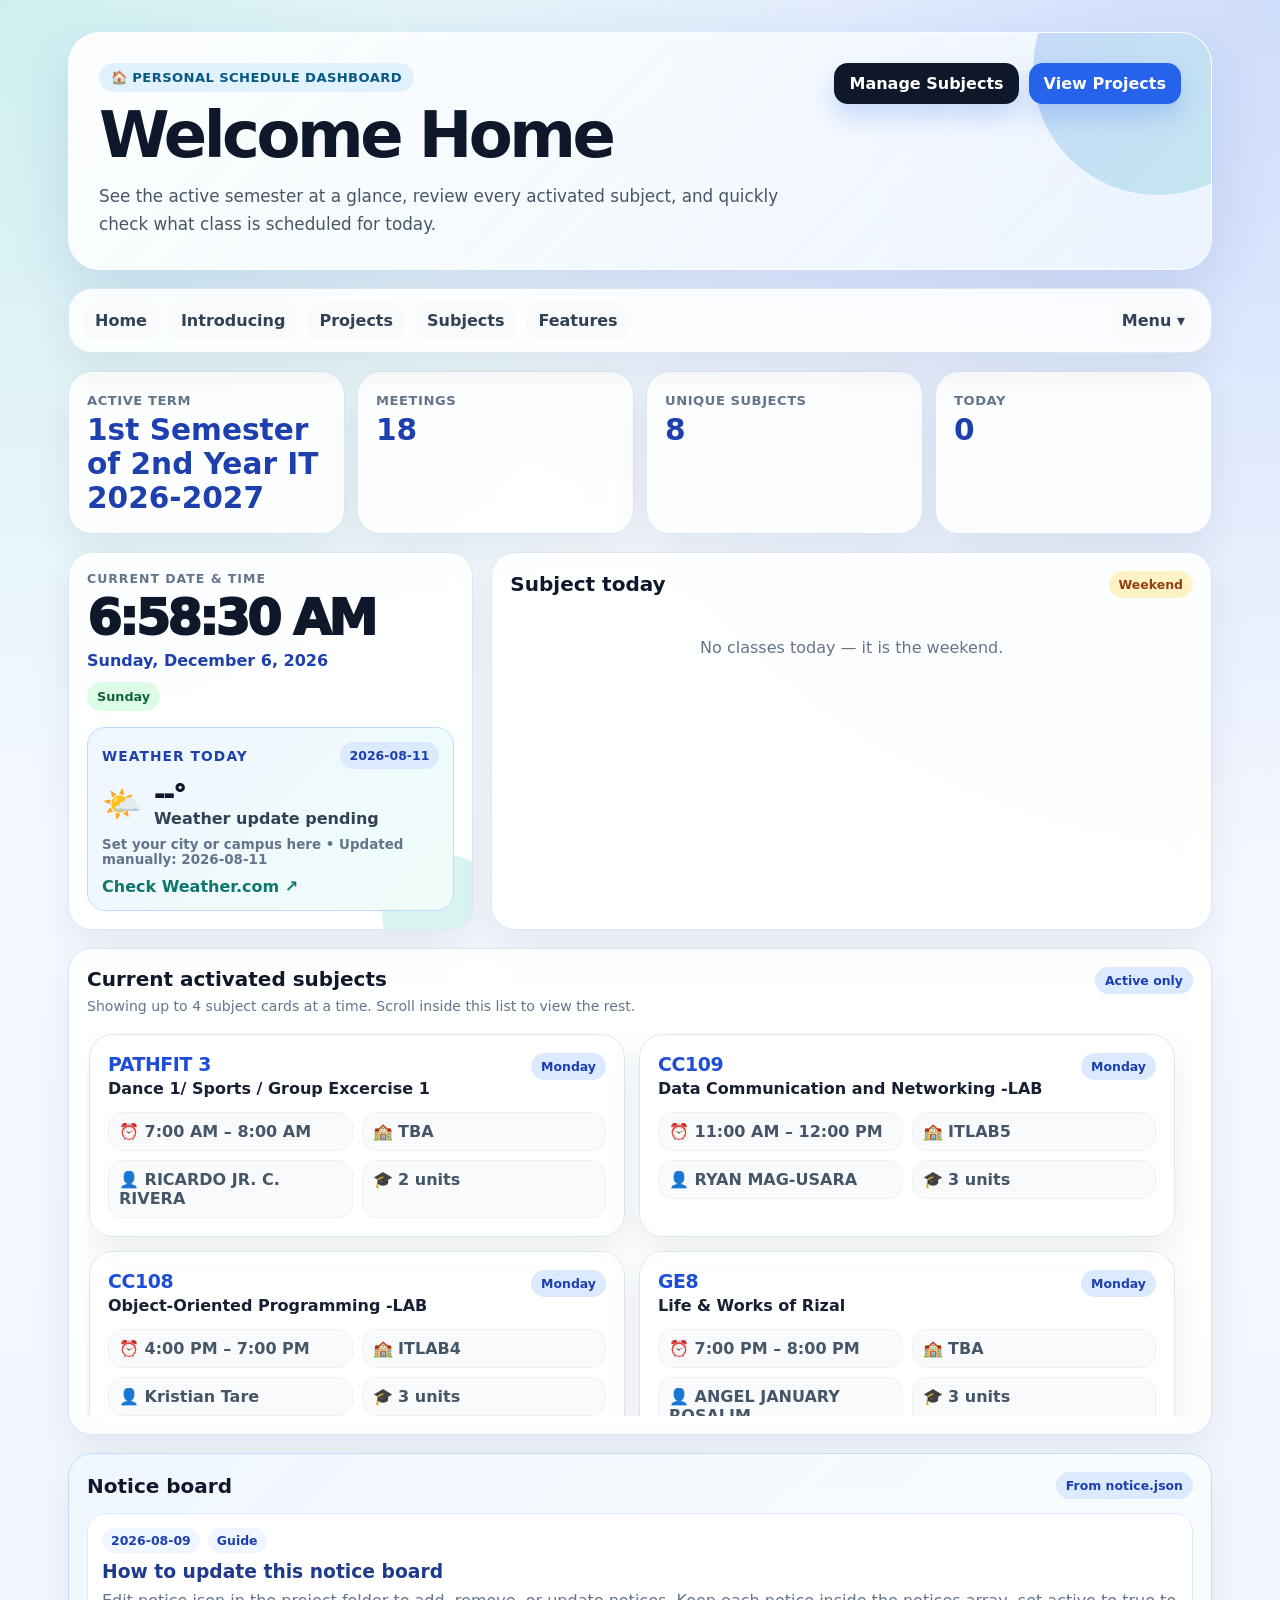
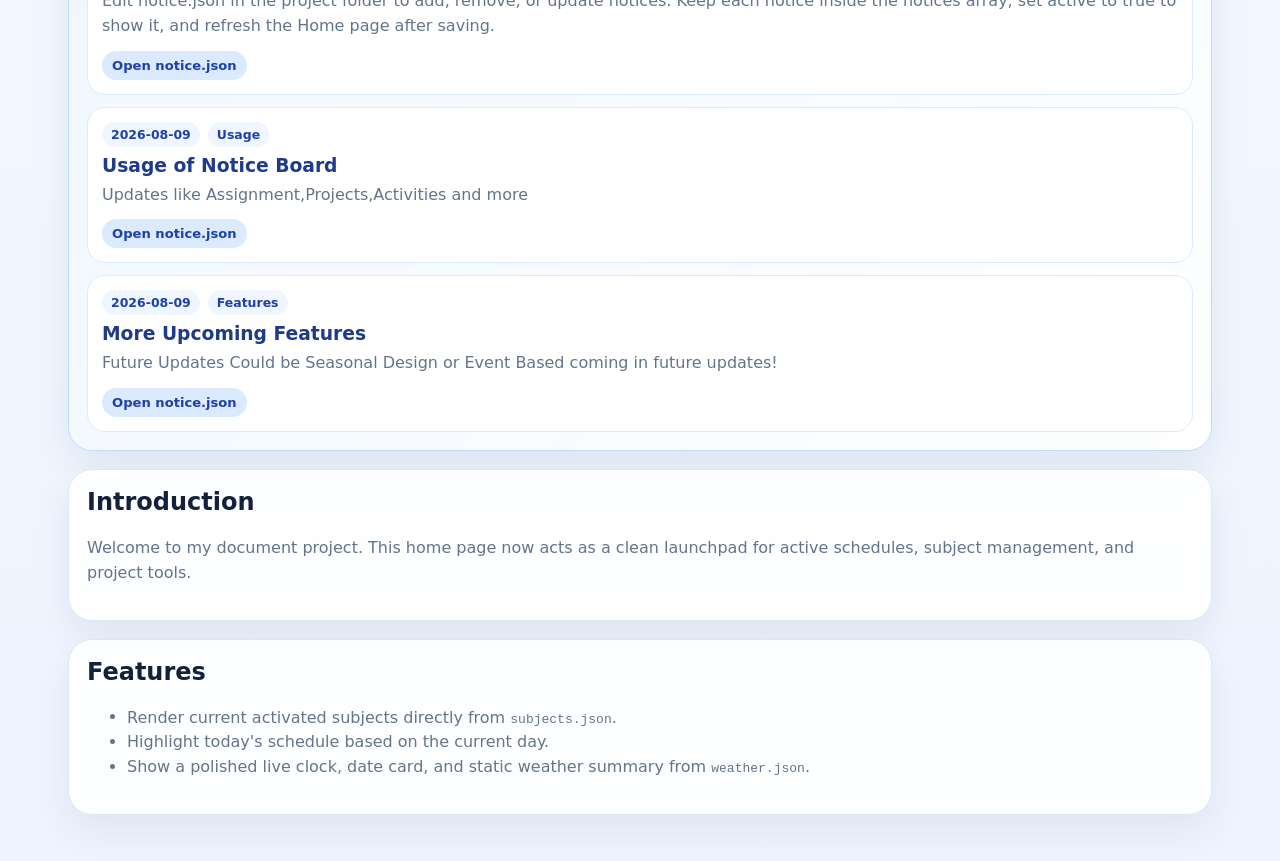
==== commit a2495196: "Add static weather widget" ====
--- a/index.html
+++ b/index.html
@@ -5,7 +5,7 @@
   <meta name="viewport" content="width=device-width, initial-scale=1.0">
   <title>Main</title>
   <style>
-    :root{--bg:#eef4ff;--ink:#14213d;--muted:#64748b;--card:#ffffff;--line:#dbe7f3;--primary:#2563eb;--primary-dark:#1e40af;--accent:#14b8a6;--warm:#f59e0b;--danger:#ef4444;--shadow:0 24px 60px rgba(30,64,175,.14);--radius:24px}*{box-sizing:border-box}html{scroll-behavior:smooth}body{font-family:Inter,ui-sans-serif,system-ui,-apple-system,BlinkMacSystemFont,"Segoe UI",Arial,sans-serif;margin:0;background:radial-gradient(circle at top left,rgba(20,184,166,.18),transparent 30%),radial-gradient(circle at top right,rgba(37,99,235,.20),transparent 32%),linear-gradient(180deg,#f8fbff 0%,var(--bg) 100%);color:var(--ink);min-height:100vh}a{color:var(--primary)}.container{max-width:1180px;margin:0 auto;padding:32px 18px 46px}.hero{position:relative;overflow:hidden;border:1px solid rgba(255,255,255,.72);border-radius:32px;padding:30px;background:linear-gradient(135deg,rgba(255,255,255,.92),rgba(239,246,255,.84));box-shadow:var(--shadow)}.hero:after{content:"";position:absolute;right:-72px;top:-88px;width:250px;height:250px;border-radius:50%;background:linear-gradient(135deg,rgba(37,99,235,.22),rgba(20,184,166,.18))}.topbar{display:flex;justify-content:space-between;gap:20px;align-items:flex-start;flex-wrap:wrap;position:relative;z-index:1}.eyebrow{display:inline-flex;gap:8px;align-items:center;margin:0 0 10px;padding:7px 12px;border-radius:999px;background:#e0f2fe;color:#075985;font-size:.82rem;font-weight:800;letter-spacing:.03em;text-transform:uppercase}h1{margin:.15rem 0;color:#0f172a;font-size:clamp(2rem,5vw,4.15rem);line-height:.98;letter-spacing:-.055em}.lead{color:#475569;margin:.9rem 0 0;max-width:680px;font-size:1.05rem;line-height:1.7}.button{display:inline-flex;align-items:center;gap:8px;background:var(--primary);color:#fff;padding:11px 15px;border-radius:14px;text-decoration:none;font-weight:800;box-shadow:0 12px 24px rgba(37,99,235,.22)}.button.secondary{background:#0f172a}.quick-actions{display:flex;gap:10px;flex-wrap:wrap;margin:0}.nav-panel,.panel,.subject-card,.stat,.clock-card,.insight-card{background:rgba(255,255,255,.88);border:1px solid var(--line);border-radius:var(--radius);box-shadow:0 16px 38px rgba(15,23,42,.07);backdrop-filter:blur(14px)}.nav-panel{display:flex;justify-content:space-between;align-items:center;gap:16px;margin:18px 0;padding:12px 14px;position:relative;z-index:100}.nav-panel ul{list-style:none;display:flex;gap:10px;flex-wrap:wrap;margin:0;padding:0}.nav-panel a,.dropbtn{border:0;border-radius:14px;padding:10px 12px;font:inherit;font-weight:800;text-decoration:none;color:#334155;background:#f8fafc}.nav-panel a:hover,.dropbtn:hover,.dropbtn.active{background:#dbeafe;color:#1e40af}.dropdown{position:relative}.dropdown-content{display:none;position:absolute;right:0;top:calc(100% + 8px);min-width:210px;max-height:220px;overflow:auto;background:#fff;border:1px solid var(--line);border-radius:18px;box-shadow:0 18px 42px rgba(15,23,42,.16);z-index:1000;padding:8px}.dropdown-content.active{display:grid;gap:4px}.dropdown-content a,.dropdown-action{display:block;white-space:nowrap;width:100%;text-align:left}.dropdown-action{border:0;cursor:pointer;border-radius:14px;padding:10px 12px;font:inherit;font-weight:900;text-decoration:none;color:#0f766e;background:#ccfbf1}.dropdown-action:hover,.dropdown-action[aria-pressed="true"]{background:#99f6e4;color:#115e59}.mobile-switch-note{display:none}.mobile-view{background:#f8fafc}.mobile-view .container{max-width:520px;padding:12px 10px 28px}.mobile-view .hero{padding:20px;border-radius:28px;background:linear-gradient(180deg,#ffffff,#e0f2fe);box-shadow:0 18px 38px rgba(15,23,42,.10)}.mobile-view .hero:after{width:160px;height:160px;right:-70px;top:-60px}.mobile-view .topbar{display:grid;gap:16px}.mobile-view h1{font-size:2.35rem;line-height:1.03;letter-spacing:-.04em}.mobile-view .lead{font-size:.98rem;line-height:1.55}.mobile-view .quick-actions{display:grid;grid-template-columns:1fr 1fr;gap:10px}.mobile-view .button{justify-content:center;padding:12px 10px;border-radius:16px}.mobile-view .nav-panel{position:sticky;top:8px;display:grid;gap:10px;margin:12px 0;padding:10px;border-radius:22px}.mobile-view .nav-panel ul{display:grid;grid-template-columns:repeat(2,minmax(0,1fr));gap:8px;width:100%}.mobile-view .nav-panel a,.mobile-view .dropbtn,.mobile-view .dropdown-action{text-align:center;justify-content:center;padding:11px 8px;font-size:.92rem}.mobile-view .dropdown{width:100%}.mobile-view .dropdown-content{left:0;right:0;max-height:70vh}.mobile-view .mobile-switch-note{display:block;margin:6px 2px 0;color:#0f766e;font-weight:800;font-size:.82rem}.mobile-view .stats{grid-template-columns:repeat(2,minmax(0,1fr));gap:10px;margin:12px 0}.mobile-view .stat{padding:14px;border-radius:20px}.mobile-view .stat strong{font-size:1.45rem}.mobile-view .priority-dashboard,.mobile-view .dashboard{display:grid;grid-template-columns:1fr;gap:12px;margin-top:12px}.mobile-view .active-subject-scroll{max-height:calc((188px * 4) + 30px);padding-right:4px}.mobile-view .panel,.mobile-view .clock-card,.mobile-view .subject-card{border-radius:20px;padding:14px}.mobile-view .content-section{margin-top:12px}.mobile-view .subject-grid{grid-template-columns:1fr;gap:10px}.mobile-view .subject-card header{display:grid;gap:10px}.mobile-view .meta{grid-template-columns:1fr;gap:7px;margin-top:10px}.mobile-view .today-item{grid-template-columns:1fr;gap:6px}.mobile-view .clock-time{font-size:2.15rem}.mobile-view .section-heading{align-items:flex-start}.mobile-view .notice-item{padding:12px;border-radius:16px}.priority-dashboard{display:grid;grid-template-columns:minmax(300px,.72fr) minmax(0,1.28fr);gap:18px;align-items:stretch;margin-top:18px}.priority-dashboard .clock-card,.priority-dashboard .panel{height:100%}.dashboard{display:grid;grid-template-columns:1fr;gap:18px;align-items:start;margin-top:18px}.active-subject-panel .section-heading{align-items:flex-start}.active-subject-panel .section-heading .note{margin:5px 0 0;font-size:.88rem}.active-subject-scroll{max-height:calc((185px * 2) + 14px);overflow-y:auto;overscroll-behavior:contain;padding:2px 8px 2px 2px;scrollbar-gutter:stable}.active-subject-scroll::-webkit-scrollbar{width:10px}.active-subject-scroll::-webkit-scrollbar-thumb{background:#bfdbfe;border-radius:999px}.active-subject-scroll::-webkit-scrollbar-track{background:#eff6ff;border-radius:999px}.panel{padding:18px}.notice-board{border-color:#bfdbfe;background:linear-gradient(135deg,rgba(239,246,255,.96),rgba(255,255,255,.9))}.notice-list{display:grid;gap:12px}.notice-item{border:1px solid #dbeafe;background:#fff;border-radius:18px;padding:14px}.notice-item h3{margin:0 0 7px;color:#1e3a8a}.notice-item p{margin:0}.notice-meta{display:flex;gap:8px;flex-wrap:wrap;margin-bottom:8px}.notice-meta span{border-radius:999px;background:#eff6ff;color:#1e40af;padding:5px 9px;font-size:.78rem;font-weight:900}.notice-actions{margin-top:12px;display:flex;gap:8px;flex-wrap:wrap}.notice-actions a{display:inline-flex;text-decoration:none;border-radius:999px;background:#dbeafe;color:#1e40af;padding:7px 10px;font-weight:900;font-size:.82rem}.panel{padding:18px}.section-heading{display:flex;align-items:center;justify-content:space-between;gap:12px;margin-bottom:14px}.section-heading h2{margin:0;color:#0f172a;font-size:1.25rem}.note{color:var(--muted);line-height:1.55}.stats{display:grid;grid-template-columns:repeat(4,1fr);gap:12px;margin:18px 0}.stat{padding:18px;position:relative;overflow:hidden}.stat span{color:var(--muted);font-weight:800;font-size:.82rem;text-transform:uppercase;letter-spacing:.04em}.stat strong{display:block;font-size:1.85rem;color:var(--primary-dark);margin-top:4px}.clock-card{padding:18px;position:relative;overflow:hidden}.clock-card:before{content:"";position:absolute;right:-30px;bottom:-45px;width:120px;height:120px;border-radius:50%;background:rgba(20,184,166,.16)}.clock-label{margin:0;color:#64748b;font-size:.78rem;font-weight:900;text-transform:uppercase;letter-spacing:.08em}.clock-time{font-size:clamp(2rem,5vw,3.1rem);font-weight:950;color:#0f172a;letter-spacing:-.06em;line-height:1;margin:8px 0}.clock-date{font-weight:800;color:#1e40af}.clock-day{display:inline-flex;margin-top:12px;padding:7px 10px;border-radius:999px;background:#dcfce7;color:#166534;font-weight:900;font-size:.8rem}.subject-grid{display:grid;grid-template-columns:repeat(2,minmax(0,1fr));gap:14px}.subject-card{padding:18px;position:relative;overflow:hidden;transition:transform .18s ease,box-shadow .18s ease,border-color .18s ease}.subject-card:hover{transform:translateY(-3px);border-color:#93c5fd;box-shadow:0 22px 44px rgba(37,99,235,.13)}.subject-card header{display:flex;justify-content:space-between;gap:14px;align-items:flex-start}.code{font-size:1.18rem;font-weight:900;color:#1d4ed8;letter-spacing:-.02em}.description{font-weight:800;margin-top:4px;color:#172033}.badge{display:inline-flex;align-items:center;gap:6px;background:#dbeafe;color:#1e40af;border-radius:999px;padding:6px 10px;font-size:.78rem;font-weight:900;white-space:nowrap}.badge.today{background:#fef3c7;color:#92400e}.meta{display:grid;grid-template-columns:repeat(2,minmax(0,1fr));gap:9px;margin-top:14px;color:#465668}.meta span{background:#f8fafc;border:1px solid #eef2f7;border-radius:14px;padding:9px 10px;font-weight:650}.today-list{display:grid;gap:10px}.today-item{display:grid;grid-template-columns:86px 1fr;gap:10px;align-items:center}.today-time{font-weight:900;color:#1e40af;font-size:.82rem}.today-card{border-left:4px solid var(--accent);background:#f8fafc;border-radius:14px;padding:12px}.empty{padding:26px;text-align:center;color:#64748b}.pill-row{display:flex;gap:8px;flex-wrap:wrap}.pill{border:1px solid #bfdbfe;background:#eff6ff;color:#1e40af;border-radius:999px;padding:7px 10px;font-weight:800;font-size:.8rem}.content-section{margin-top:18px}.content-section h2{margin-top:0}@media(max-width:980px){.priority-dashboard,.dashboard,.stats{grid-template-columns:1fr 1fr}.dashboard>section{grid-column:1/-1}.subject-grid{grid-template-columns:1fr}.active-subject-scroll{max-height:calc((170px * 4) + 42px)}}@media(max-width:660px){.container{padding:18px 10px 34px}.hero{padding:22px;border-radius:24px}.nav-panel,.topbar{align-items:stretch}.nav-panel{flex-direction:column}.nav-panel ul,.quick-actions{width:100%}.button{flex:1;justify-content:center}.stats,.priority-dashboard,.dashboard,.meta{grid-template-columns:1fr}.subject-card header{flex-direction:column}.today-item{grid-template-columns:1fr}.dropdown{width:100%}.dropbtn{width:100%}.dropdown-content{left:0;right:0}.clock-time{font-size:2.4rem}.active-subject-scroll{max-height:calc((188px * 4) + 30px)}}
+    :root{--bg:#eef4ff;--ink:#14213d;--muted:#64748b;--card:#ffffff;--line:#dbe7f3;--primary:#2563eb;--primary-dark:#1e40af;--accent:#14b8a6;--warm:#f59e0b;--danger:#ef4444;--shadow:0 24px 60px rgba(30,64,175,.14);--radius:24px}*{box-sizing:border-box}html{scroll-behavior:smooth}body{font-family:Inter,ui-sans-serif,system-ui,-apple-system,BlinkMacSystemFont,"Segoe UI",Arial,sans-serif;margin:0;background:radial-gradient(circle at top left,rgba(20,184,166,.18),transparent 30%),radial-gradient(circle at top right,rgba(37,99,235,.20),transparent 32%),linear-gradient(180deg,#f8fbff 0%,var(--bg) 100%);color:var(--ink);min-height:100vh}a{color:var(--primary)}.container{max-width:1180px;margin:0 auto;padding:32px 18px 46px}.hero{position:relative;overflow:hidden;border:1px solid rgba(255,255,255,.72);border-radius:32px;padding:30px;background:linear-gradient(135deg,rgba(255,255,255,.92),rgba(239,246,255,.84));box-shadow:var(--shadow)}.hero:after{content:"";position:absolute;right:-72px;top:-88px;width:250px;height:250px;border-radius:50%;background:linear-gradient(135deg,rgba(37,99,235,.22),rgba(20,184,166,.18))}.topbar{display:flex;justify-content:space-between;gap:20px;align-items:flex-start;flex-wrap:wrap;position:relative;z-index:1}.eyebrow{display:inline-flex;gap:8px;align-items:center;margin:0 0 10px;padding:7px 12px;border-radius:999px;background:#e0f2fe;color:#075985;font-size:.82rem;font-weight:800;letter-spacing:.03em;text-transform:uppercase}h1{margin:.15rem 0;color:#0f172a;font-size:clamp(2rem,5vw,4.15rem);line-height:.98;letter-spacing:-.055em}.lead{color:#475569;margin:.9rem 0 0;max-width:680px;font-size:1.05rem;line-height:1.7}.button{display:inline-flex;align-items:center;gap:8px;background:var(--primary);color:#fff;padding:11px 15px;border-radius:14px;text-decoration:none;font-weight:800;box-shadow:0 12px 24px rgba(37,99,235,.22)}.button.secondary{background:#0f172a}.quick-actions{display:flex;gap:10px;flex-wrap:wrap;margin:0}.nav-panel,.panel,.subject-card,.stat,.clock-card,.insight-card{background:rgba(255,255,255,.88);border:1px solid var(--line);border-radius:var(--radius);box-shadow:0 16px 38px rgba(15,23,42,.07);backdrop-filter:blur(14px)}.nav-panel{display:flex;justify-content:space-between;align-items:center;gap:16px;margin:18px 0;padding:12px 14px;position:relative;z-index:100}.nav-panel ul{list-style:none;display:flex;gap:10px;flex-wrap:wrap;margin:0;padding:0}.nav-panel a,.dropbtn{border:0;border-radius:14px;padding:10px 12px;font:inherit;font-weight:800;text-decoration:none;color:#334155;background:#f8fafc}.nav-panel a:hover,.dropbtn:hover,.dropbtn.active{background:#dbeafe;color:#1e40af}.dropdown{position:relative}.dropdown-content{display:none;position:absolute;right:0;top:calc(100% + 8px);min-width:210px;max-height:220px;overflow:auto;background:#fff;border:1px solid var(--line);border-radius:18px;box-shadow:0 18px 42px rgba(15,23,42,.16);z-index:1000;padding:8px}.dropdown-content.active{display:grid;gap:4px}.dropdown-content a,.dropdown-action{display:block;white-space:nowrap;width:100%;text-align:left}.dropdown-action{border:0;cursor:pointer;border-radius:14px;padding:10px 12px;font:inherit;font-weight:900;text-decoration:none;color:#0f766e;background:#ccfbf1}.dropdown-action:hover,.dropdown-action[aria-pressed="true"]{background:#99f6e4;color:#115e59}.mobile-switch-note{display:none}.mobile-view{background:#f8fafc}.mobile-view .container{max-width:520px;padding:12px 10px 28px}.mobile-view .hero{padding:20px;border-radius:28px;background:linear-gradient(180deg,#ffffff,#e0f2fe);box-shadow:0 18px 38px rgba(15,23,42,.10)}.mobile-view .hero:after{width:160px;height:160px;right:-70px;top:-60px}.mobile-view .topbar{display:grid;gap:16px}.mobile-view h1{font-size:2.35rem;line-height:1.03;letter-spacing:-.04em}.mobile-view .lead{font-size:.98rem;line-height:1.55}.mobile-view .quick-actions{display:grid;grid-template-columns:1fr 1fr;gap:10px}.mobile-view .button{justify-content:center;padding:12px 10px;border-radius:16px}.mobile-view .nav-panel{position:sticky;top:8px;display:grid;gap:10px;margin:12px 0;padding:10px;border-radius:22px}.mobile-view .nav-panel ul{display:grid;grid-template-columns:repeat(2,minmax(0,1fr));gap:8px;width:100%}.mobile-view .nav-panel a,.mobile-view .dropbtn,.mobile-view .dropdown-action{text-align:center;justify-content:center;padding:11px 8px;font-size:.92rem}.mobile-view .dropdown{width:100%}.mobile-view .dropdown-content{left:0;right:0;max-height:70vh}.mobile-view .mobile-switch-note{display:block;margin:6px 2px 0;color:#0f766e;font-weight:800;font-size:.82rem}.mobile-view .stats{grid-template-columns:repeat(2,minmax(0,1fr));gap:10px;margin:12px 0}.mobile-view .stat{padding:14px;border-radius:20px}.mobile-view .stat strong{font-size:1.45rem}.mobile-view .priority-dashboard,.mobile-view .dashboard{display:grid;grid-template-columns:1fr;gap:12px;margin-top:12px}.mobile-view .active-subject-scroll{max-height:calc((188px * 4) + 30px);padding-right:4px}.mobile-view .panel,.mobile-view .clock-card,.mobile-view .subject-card{border-radius:20px;padding:14px}.mobile-view .content-section{margin-top:12px}.mobile-view .subject-grid{grid-template-columns:1fr;gap:10px}.mobile-view .subject-card header{display:grid;gap:10px}.mobile-view .meta{grid-template-columns:1fr;gap:7px;margin-top:10px}.mobile-view .today-item{grid-template-columns:1fr;gap:6px}.mobile-view .clock-time{font-size:2.15rem}.mobile-view .section-heading{align-items:flex-start}.mobile-view .notice-item{padding:12px;border-radius:16px}.mobile-view .weather-card{margin-top:12px;padding:12px;border-radius:16px}.mobile-view .weather-temp{font-size:1.35rem}.priority-dashboard{display:grid;grid-template-columns:minmax(300px,.72fr) minmax(0,1.28fr);gap:18px;align-items:stretch;margin-top:18px}.priority-dashboard .clock-card,.priority-dashboard .panel{height:100%}.dashboard{display:grid;grid-template-columns:1fr;gap:18px;align-items:start;margin-top:18px}.active-subject-panel .section-heading{align-items:flex-start}.active-subject-panel .section-heading .note{margin:5px 0 0;font-size:.88rem}.active-subject-scroll{max-height:calc((185px * 2) + 14px);overflow-y:auto;overscroll-behavior:contain;padding:2px 8px 2px 2px;scrollbar-gutter:stable}.active-subject-scroll::-webkit-scrollbar{width:10px}.active-subject-scroll::-webkit-scrollbar-thumb{background:#bfdbfe;border-radius:999px}.active-subject-scroll::-webkit-scrollbar-track{background:#eff6ff;border-radius:999px}.panel{padding:18px}.notice-board{border-color:#bfdbfe;background:linear-gradient(135deg,rgba(239,246,255,.96),rgba(255,255,255,.9))}.notice-list{display:grid;gap:12px}.notice-item{border:1px solid #dbeafe;background:#fff;border-radius:18px;padding:14px}.notice-item h3{margin:0 0 7px;color:#1e3a8a}.notice-item p{margin:0}.notice-meta{display:flex;gap:8px;flex-wrap:wrap;margin-bottom:8px}.notice-meta span{border-radius:999px;background:#eff6ff;color:#1e40af;padding:5px 9px;font-size:.78rem;font-weight:900}.notice-actions{margin-top:12px;display:flex;gap:8px;flex-wrap:wrap}.notice-actions a{display:inline-flex;text-decoration:none;border-radius:999px;background:#dbeafe;color:#1e40af;padding:7px 10px;font-weight:900;font-size:.82rem}.panel{padding:18px}.section-heading{display:flex;align-items:center;justify-content:space-between;gap:12px;margin-bottom:14px}.section-heading h2{margin:0;color:#0f172a;font-size:1.25rem}.note{color:var(--muted);line-height:1.55}.stats{display:grid;grid-template-columns:repeat(4,1fr);gap:12px;margin:18px 0}.stat{padding:18px;position:relative;overflow:hidden}.stat span{color:var(--muted);font-weight:800;font-size:.82rem;text-transform:uppercase;letter-spacing:.04em}.stat strong{display:block;font-size:1.85rem;color:var(--primary-dark);margin-top:4px}.clock-card{padding:18px;position:relative;overflow:hidden}.clock-card:before{content:"";position:absolute;right:-30px;bottom:-45px;width:120px;height:120px;border-radius:50%;background:rgba(20,184,166,.16)}.clock-label{margin:0;color:#64748b;font-size:.78rem;font-weight:900;text-transform:uppercase;letter-spacing:.08em}.clock-time{font-size:clamp(2rem,5vw,3.1rem);font-weight:950;color:#0f172a;letter-spacing:-.06em;line-height:1;margin:8px 0}.clock-date{font-weight:800;color:#1e40af}.clock-day{display:inline-flex;margin-top:12px;padding:7px 10px;border-radius:999px;background:#dcfce7;color:#166534;font-weight:900;font-size:.8rem}.weather-card{position:relative;z-index:1;margin-top:16px;padding:14px;border-radius:18px;background:linear-gradient(135deg,#eff6ff,#f0fdfa);border:1px solid #bfdbfe}.weather-heading{display:flex;align-items:center;justify-content:space-between;gap:10px;margin-bottom:10px}.weather-heading h2{margin:0;font-size:.86rem;text-transform:uppercase;letter-spacing:.08em;color:#1e40af}.weather-main{display:flex;align-items:center;gap:12px}.weather-icon{font-size:2rem;line-height:1}.weather-temp{font-size:1.6rem;font-weight:950;color:#0f172a;letter-spacing:-.04em}.weather-condition{font-weight:900;color:#334155}.weather-meta{margin:9px 0 0;color:#64748b;font-size:.84rem;font-weight:750}.weather-link{display:inline-flex;margin-top:10px;color:#0f766e;font-weight:900;text-decoration:none}.weather-link:hover{text-decoration:underline}.subject-grid{display:grid;grid-template-columns:repeat(2,minmax(0,1fr));gap:14px}.subject-card{padding:18px;position:relative;overflow:hidden;transition:transform .18s ease,box-shadow .18s ease,border-color .18s ease}.subject-card:hover{transform:translateY(-3px);border-color:#93c5fd;box-shadow:0 22px 44px rgba(37,99,235,.13)}.subject-card header{display:flex;justify-content:space-between;gap:14px;align-items:flex-start}.code{font-size:1.18rem;font-weight:900;color:#1d4ed8;letter-spacing:-.02em}.description{font-weight:800;margin-top:4px;color:#172033}.badge{display:inline-flex;align-items:center;gap:6px;background:#dbeafe;color:#1e40af;border-radius:999px;padding:6px 10px;font-size:.78rem;font-weight:900;white-space:nowrap}.badge.today{background:#fef3c7;color:#92400e}.meta{display:grid;grid-template-columns:repeat(2,minmax(0,1fr));gap:9px;margin-top:14px;color:#465668}.meta span{background:#f8fafc;border:1px solid #eef2f7;border-radius:14px;padding:9px 10px;font-weight:650}.today-list{display:grid;gap:10px}.today-item{display:grid;grid-template-columns:86px 1fr;gap:10px;align-items:center}.today-time{font-weight:900;color:#1e40af;font-size:.82rem}.today-card{border-left:4px solid var(--accent);background:#f8fafc;border-radius:14px;padding:12px}.empty{padding:26px;text-align:center;color:#64748b}.pill-row{display:flex;gap:8px;flex-wrap:wrap}.pill{border:1px solid #bfdbfe;background:#eff6ff;color:#1e40af;border-radius:999px;padding:7px 10px;font-weight:800;font-size:.8rem}.content-section{margin-top:18px}.content-section h2{margin-top:0}@media(max-width:980px){.priority-dashboard,.dashboard,.stats{grid-template-columns:1fr 1fr}.dashboard>section{grid-column:1/-1}.subject-grid{grid-template-columns:1fr}.active-subject-scroll{max-height:calc((170px * 4) + 42px)}}@media(max-width:660px){.container{padding:18px 10px 34px}.hero{padding:22px;border-radius:24px}.nav-panel,.topbar{align-items:stretch}.nav-panel{flex-direction:column}.nav-panel ul,.quick-actions{width:100%}.button{flex:1;justify-content:center}.stats,.priority-dashboard,.dashboard,.meta{grid-template-columns:1fr}.subject-card header{flex-direction:column}.today-item{grid-template-columns:1fr}.dropdown{width:100%}.dropbtn{width:100%}.dropdown-content{left:0;right:0}.clock-time{font-size:2.4rem}.active-subject-scroll{max-height:calc((188px * 4) + 30px)}}
   </style>
 </head>
 <body>
@@ -54,6 +54,10 @@
         <div id="date-time" class="clock-time">--:--</div>
         <div id="date-label" class="clock-date">Loading date…</div>
         <span id="day-label" class="clock-day">Today</span>
+        <section class="weather-card" aria-labelledby="weatherHeading">
+          <div class="weather-heading"><h2 id="weatherHeading">Weather today</h2><span id="weather-updated" class="badge">Manual</span></div>
+          <div id="weather-summary">Loading weather…</div>
+        </section>
       </div>
       <section class="panel" aria-labelledby="todayHeading">
         <div class="section-heading"><h2 id="todayHeading">Subject today</h2><span id="todayBadge" class="badge today">Today</span></div>
@@ -83,7 +87,7 @@
       <ul class="note">
         <li>Render current activated subjects directly from <code>subjects.json</code>.</li>
         <li>Highlight today's schedule based on the current day.</li>
-        <li>Show a polished live clock and date card that matches the Subject Organizer design.</li>
+        <li>Show a polished live clock, date card, and static weather summary from <code>weather.json</code>.</li>
       </ul>
     </section>
   </main>
@@ -116,6 +120,40 @@
         '"': '&quot;',
         "'": '&#39;'
       })[char]);
+    }
+
+
+    function renderWeather(weather) {
+      const icon = escapeHtml(weather.icon || '🌤️');
+      const condition = escapeHtml(weather.condition || 'Weather update pending');
+      const temperature = escapeHtml(weather.temperature || '—');
+      const location = escapeHtml(weather.location || 'Location not set');
+      const lastUpdated = escapeHtml(weather.last_updated || 'manual update pending');
+      const sourceLabel = escapeHtml(weather.source_label || 'Check weather source');
+      const sourceUrl = weather.source_url ? escapeHtml(weather.source_url) : '';
+      homeEls.weatherUpdated.textContent = lastUpdated;
+      return `<div class="weather-main"><span class="weather-icon" aria-hidden="true">${icon}</span><div><div class="weather-temp">${temperature}</div><div class="weather-condition">${condition}</div></div></div><p class="weather-meta">${location} • Updated manually: ${lastUpdated}</p>${sourceUrl ? `<a class="weather-link" href="${sourceUrl}" target="_blank" rel="noopener noreferrer">${sourceLabel} ↗</a>` : ''}`;
+    }
+
+    async function loadWeather() {
+      try {
+        const response = await fetch('weather.json', { cache: 'no-store' });
+        if (!response.ok) throw new Error('Unable to load weather.json');
+        const data = await response.json();
+        homeEls.weatherSummary.innerHTML = renderWeather(data || {});
+      } catch (error) {
+        console.warn('loadWeather failed', error);
+        homeEls.weatherUpdated.textContent = 'Manual';
+        homeEls.weatherSummary.innerHTML = renderWeather({
+          icon: '🌤️',
+          condition: 'Weather update pending',
+          temperature: '—',
+          location: 'Edit weather.json',
+          last_updated: 'manual update pending',
+          source_label: 'Open Weather.com',
+          source_url: 'https://weather.com/'
+        });
+      }
     }
 
     function renderNotice(notice) {
@@ -202,6 +240,8 @@
         dateTime: document.getElementById('date-time'),
         dateLabel: document.getElementById('date-label'),
         dayLabel: document.getElementById('day-label'),
+        weatherSummary: document.getElementById('weather-summary'),
+        weatherUpdated: document.getElementById('weather-updated'),
         activeSubjects: document.getElementById('active-subjects'),
         todaySubjects: document.getElementById('today-subjects'),
         semester: document.getElementById('semester'),
@@ -217,6 +257,7 @@
       initDropdown();
       loadHomeSubjects();
       loadNoticeBoard();
+      loadWeather();
     });
   </script>
 </body>
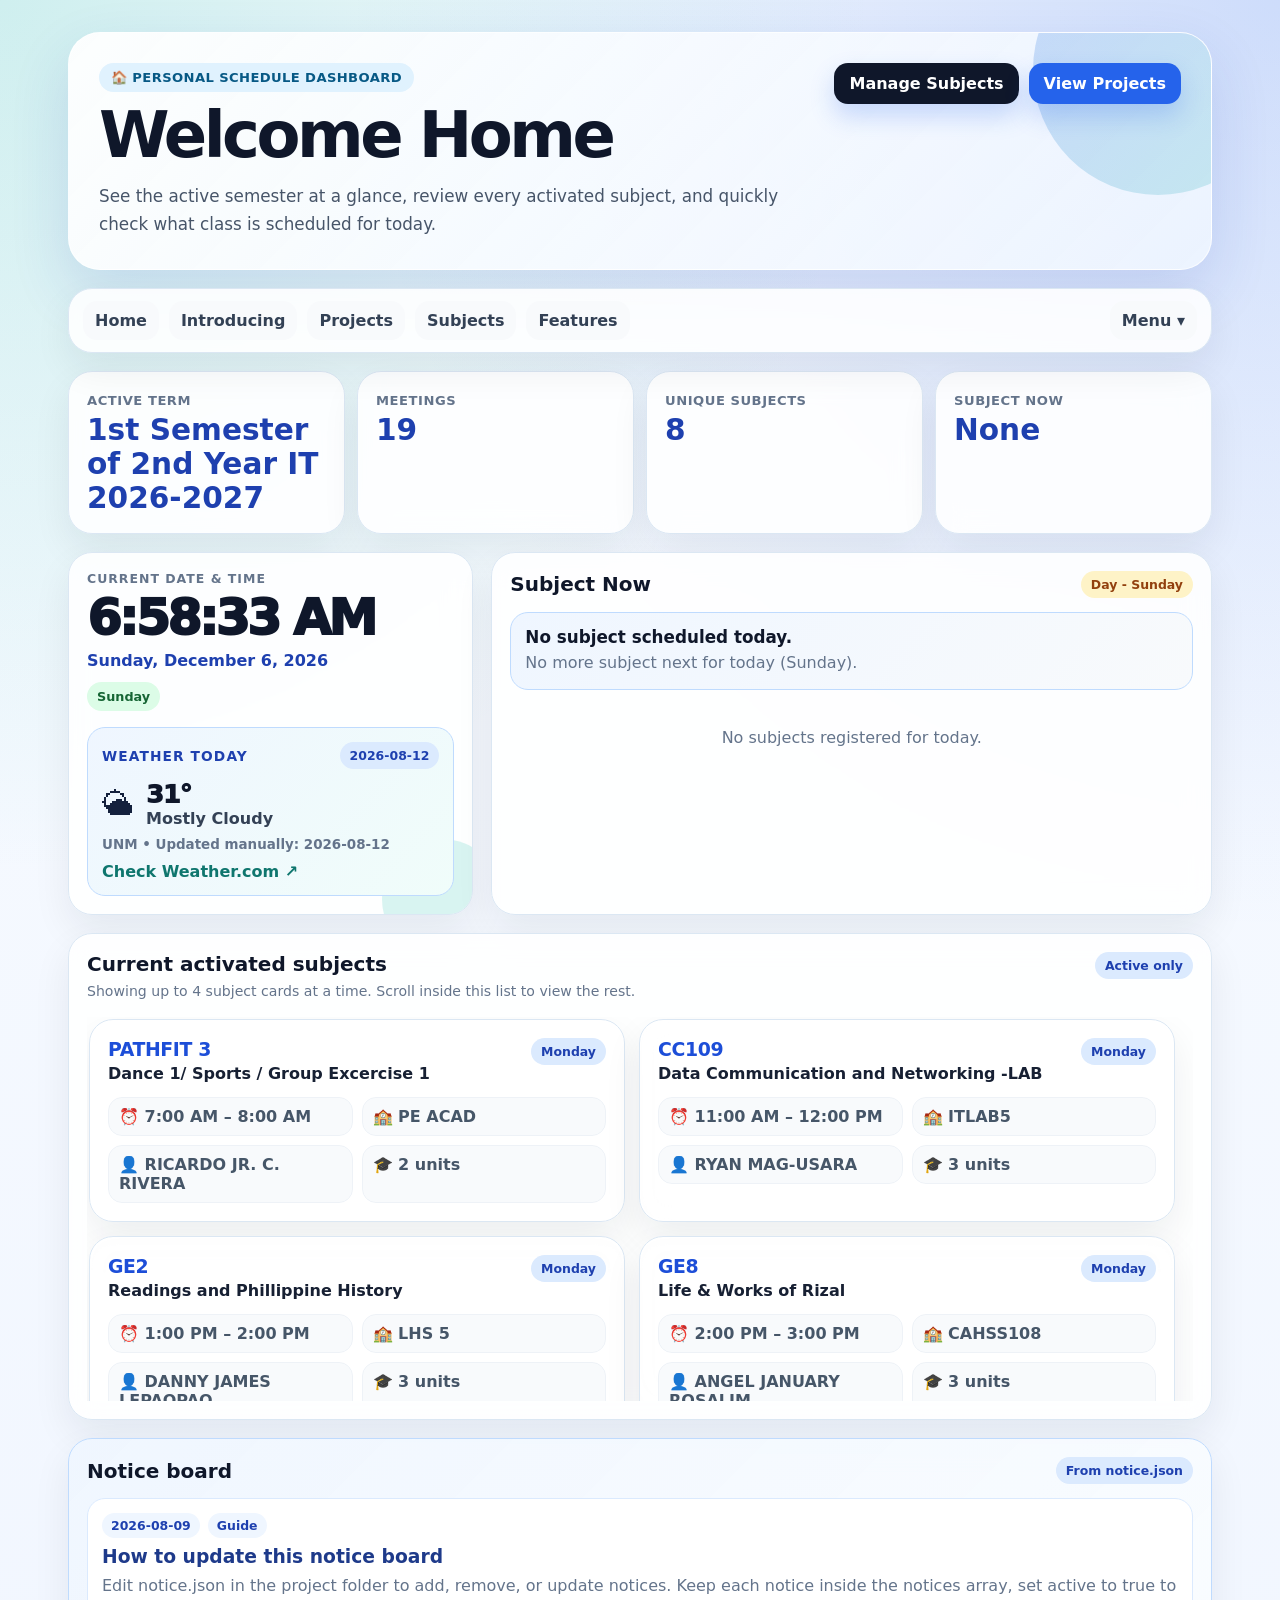
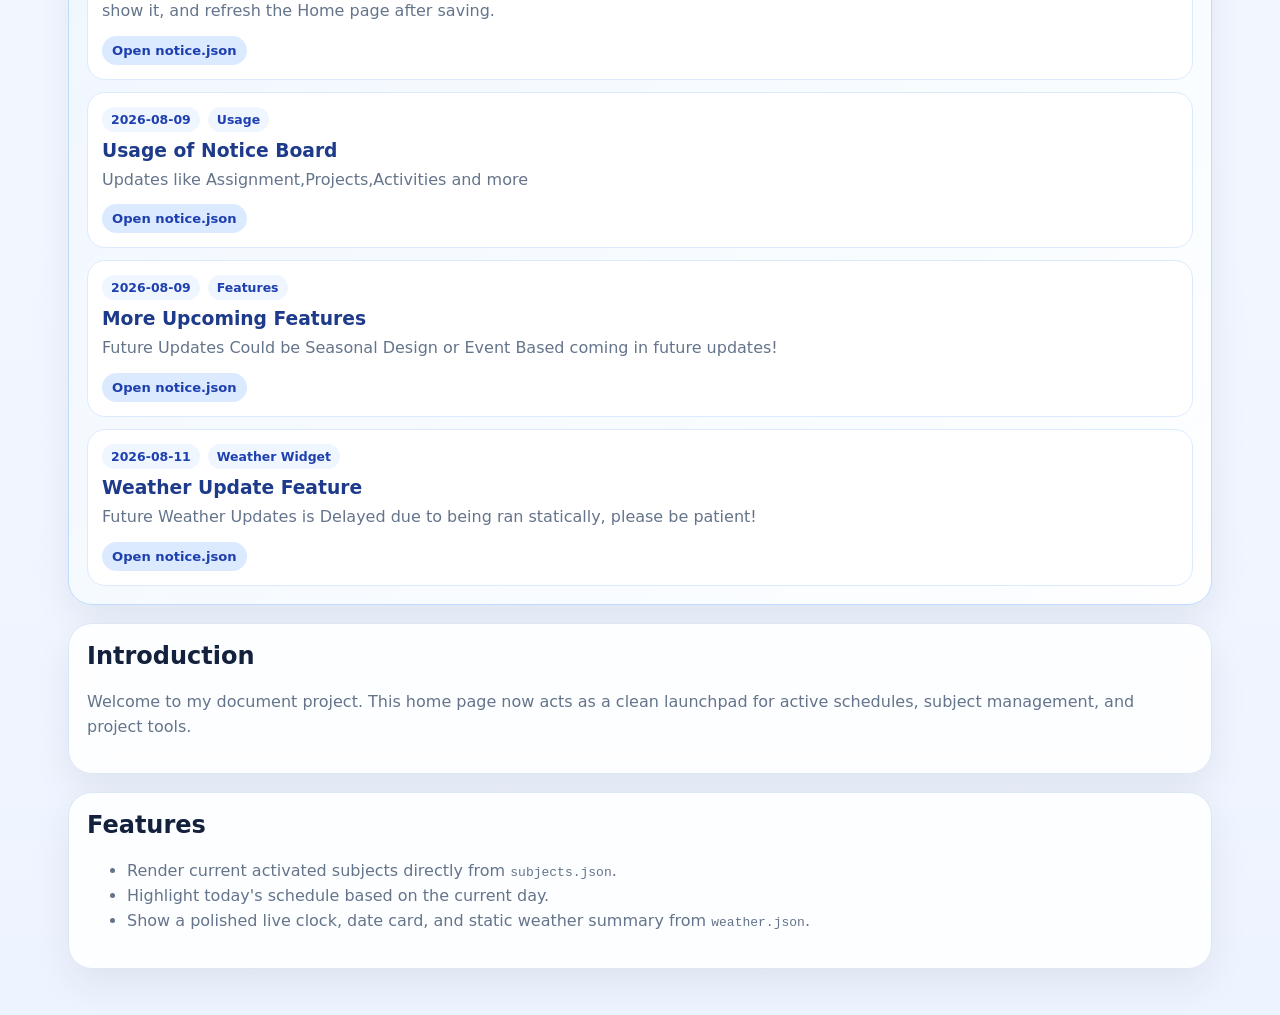
==== commit 4764dc04: "Add subject now home dashboard" ====
--- a/index.html
+++ b/index.html
@@ -5,7 +5,7 @@
   <meta name="viewport" content="width=device-width, initial-scale=1.0">
   <title>Main</title>
   <style>
-    :root{--bg:#eef4ff;--ink:#14213d;--muted:#64748b;--card:#ffffff;--line:#dbe7f3;--primary:#2563eb;--primary-dark:#1e40af;--accent:#14b8a6;--warm:#f59e0b;--danger:#ef4444;--shadow:0 24px 60px rgba(30,64,175,.14);--radius:24px}*{box-sizing:border-box}html{scroll-behavior:smooth}body{font-family:Inter,ui-sans-serif,system-ui,-apple-system,BlinkMacSystemFont,"Segoe UI",Arial,sans-serif;margin:0;background:radial-gradient(circle at top left,rgba(20,184,166,.18),transparent 30%),radial-gradient(circle at top right,rgba(37,99,235,.20),transparent 32%),linear-gradient(180deg,#f8fbff 0%,var(--bg) 100%);color:var(--ink);min-height:100vh}a{color:var(--primary)}.container{max-width:1180px;margin:0 auto;padding:32px 18px 46px}.hero{position:relative;overflow:hidden;border:1px solid rgba(255,255,255,.72);border-radius:32px;padding:30px;background:linear-gradient(135deg,rgba(255,255,255,.92),rgba(239,246,255,.84));box-shadow:var(--shadow)}.hero:after{content:"";position:absolute;right:-72px;top:-88px;width:250px;height:250px;border-radius:50%;background:linear-gradient(135deg,rgba(37,99,235,.22),rgba(20,184,166,.18))}.topbar{display:flex;justify-content:space-between;gap:20px;align-items:flex-start;flex-wrap:wrap;position:relative;z-index:1}.eyebrow{display:inline-flex;gap:8px;align-items:center;margin:0 0 10px;padding:7px 12px;border-radius:999px;background:#e0f2fe;color:#075985;font-size:.82rem;font-weight:800;letter-spacing:.03em;text-transform:uppercase}h1{margin:.15rem 0;color:#0f172a;font-size:clamp(2rem,5vw,4.15rem);line-height:.98;letter-spacing:-.055em}.lead{color:#475569;margin:.9rem 0 0;max-width:680px;font-size:1.05rem;line-height:1.7}.button{display:inline-flex;align-items:center;gap:8px;background:var(--primary);color:#fff;padding:11px 15px;border-radius:14px;text-decoration:none;font-weight:800;box-shadow:0 12px 24px rgba(37,99,235,.22)}.button.secondary{background:#0f172a}.quick-actions{display:flex;gap:10px;flex-wrap:wrap;margin:0}.nav-panel,.panel,.subject-card,.stat,.clock-card,.insight-card{background:rgba(255,255,255,.88);border:1px solid var(--line);border-radius:var(--radius);box-shadow:0 16px 38px rgba(15,23,42,.07);backdrop-filter:blur(14px)}.nav-panel{display:flex;justify-content:space-between;align-items:center;gap:16px;margin:18px 0;padding:12px 14px;position:relative;z-index:100}.nav-panel ul{list-style:none;display:flex;gap:10px;flex-wrap:wrap;margin:0;padding:0}.nav-panel a,.dropbtn{border:0;border-radius:14px;padding:10px 12px;font:inherit;font-weight:800;text-decoration:none;color:#334155;background:#f8fafc}.nav-panel a:hover,.dropbtn:hover,.dropbtn.active{background:#dbeafe;color:#1e40af}.dropdown{position:relative}.dropdown-content{display:none;position:absolute;right:0;top:calc(100% + 8px);min-width:210px;max-height:220px;overflow:auto;background:#fff;border:1px solid var(--line);border-radius:18px;box-shadow:0 18px 42px rgba(15,23,42,.16);z-index:1000;padding:8px}.dropdown-content.active{display:grid;gap:4px}.dropdown-content a,.dropdown-action{display:block;white-space:nowrap;width:100%;text-align:left}.dropdown-action{border:0;cursor:pointer;border-radius:14px;padding:10px 12px;font:inherit;font-weight:900;text-decoration:none;color:#0f766e;background:#ccfbf1}.dropdown-action:hover,.dropdown-action[aria-pressed="true"]{background:#99f6e4;color:#115e59}.mobile-switch-note{display:none}.mobile-view{background:#f8fafc}.mobile-view .container{max-width:520px;padding:12px 10px 28px}.mobile-view .hero{padding:20px;border-radius:28px;background:linear-gradient(180deg,#ffffff,#e0f2fe);box-shadow:0 18px 38px rgba(15,23,42,.10)}.mobile-view .hero:after{width:160px;height:160px;right:-70px;top:-60px}.mobile-view .topbar{display:grid;gap:16px}.mobile-view h1{font-size:2.35rem;line-height:1.03;letter-spacing:-.04em}.mobile-view .lead{font-size:.98rem;line-height:1.55}.mobile-view .quick-actions{display:grid;grid-template-columns:1fr 1fr;gap:10px}.mobile-view .button{justify-content:center;padding:12px 10px;border-radius:16px}.mobile-view .nav-panel{position:sticky;top:8px;display:grid;gap:10px;margin:12px 0;padding:10px;border-radius:22px}.mobile-view .nav-panel ul{display:grid;grid-template-columns:repeat(2,minmax(0,1fr));gap:8px;width:100%}.mobile-view .nav-panel a,.mobile-view .dropbtn,.mobile-view .dropdown-action{text-align:center;justify-content:center;padding:11px 8px;font-size:.92rem}.mobile-view .dropdown{width:100%}.mobile-view .dropdown-content{left:0;right:0;max-height:70vh}.mobile-view .mobile-switch-note{display:block;margin:6px 2px 0;color:#0f766e;font-weight:800;font-size:.82rem}.mobile-view .stats{grid-template-columns:repeat(2,minmax(0,1fr));gap:10px;margin:12px 0}.mobile-view .stat{padding:14px;border-radius:20px}.mobile-view .stat strong{font-size:1.45rem}.mobile-view .priority-dashboard,.mobile-view .dashboard{display:grid;grid-template-columns:1fr;gap:12px;margin-top:12px}.mobile-view .active-subject-scroll{max-height:calc((188px * 4) + 30px);padding-right:4px}.mobile-view .panel,.mobile-view .clock-card,.mobile-view .subject-card{border-radius:20px;padding:14px}.mobile-view .content-section{margin-top:12px}.mobile-view .subject-grid{grid-template-columns:1fr;gap:10px}.mobile-view .subject-card header{display:grid;gap:10px}.mobile-view .meta{grid-template-columns:1fr;gap:7px;margin-top:10px}.mobile-view .today-item{grid-template-columns:1fr;gap:6px}.mobile-view .clock-time{font-size:2.15rem}.mobile-view .section-heading{align-items:flex-start}.mobile-view .notice-item{padding:12px;border-radius:16px}.mobile-view .weather-card{margin-top:12px;padding:12px;border-radius:16px}.mobile-view .weather-temp{font-size:1.35rem}.priority-dashboard{display:grid;grid-template-columns:minmax(300px,.72fr) minmax(0,1.28fr);gap:18px;align-items:stretch;margin-top:18px}.priority-dashboard .clock-card,.priority-dashboard .panel{height:100%}.dashboard{display:grid;grid-template-columns:1fr;gap:18px;align-items:start;margin-top:18px}.active-subject-panel .section-heading{align-items:flex-start}.active-subject-panel .section-heading .note{margin:5px 0 0;font-size:.88rem}.active-subject-scroll{max-height:calc((185px * 2) + 14px);overflow-y:auto;overscroll-behavior:contain;padding:2px 8px 2px 2px;scrollbar-gutter:stable}.active-subject-scroll::-webkit-scrollbar{width:10px}.active-subject-scroll::-webkit-scrollbar-thumb{background:#bfdbfe;border-radius:999px}.active-subject-scroll::-webkit-scrollbar-track{background:#eff6ff;border-radius:999px}.panel{padding:18px}.notice-board{border-color:#bfdbfe;background:linear-gradient(135deg,rgba(239,246,255,.96),rgba(255,255,255,.9))}.notice-list{display:grid;gap:12px}.notice-item{border:1px solid #dbeafe;background:#fff;border-radius:18px;padding:14px}.notice-item h3{margin:0 0 7px;color:#1e3a8a}.notice-item p{margin:0}.notice-meta{display:flex;gap:8px;flex-wrap:wrap;margin-bottom:8px}.notice-meta span{border-radius:999px;background:#eff6ff;color:#1e40af;padding:5px 9px;font-size:.78rem;font-weight:900}.notice-actions{margin-top:12px;display:flex;gap:8px;flex-wrap:wrap}.notice-actions a{display:inline-flex;text-decoration:none;border-radius:999px;background:#dbeafe;color:#1e40af;padding:7px 10px;font-weight:900;font-size:.82rem}.panel{padding:18px}.section-heading{display:flex;align-items:center;justify-content:space-between;gap:12px;margin-bottom:14px}.section-heading h2{margin:0;color:#0f172a;font-size:1.25rem}.note{color:var(--muted);line-height:1.55}.stats{display:grid;grid-template-columns:repeat(4,1fr);gap:12px;margin:18px 0}.stat{padding:18px;position:relative;overflow:hidden}.stat span{color:var(--muted);font-weight:800;font-size:.82rem;text-transform:uppercase;letter-spacing:.04em}.stat strong{display:block;font-size:1.85rem;color:var(--primary-dark);margin-top:4px}.clock-card{padding:18px;position:relative;overflow:hidden}.clock-card:before{content:"";position:absolute;right:-30px;bottom:-45px;width:120px;height:120px;border-radius:50%;background:rgba(20,184,166,.16)}.clock-label{margin:0;color:#64748b;font-size:.78rem;font-weight:900;text-transform:uppercase;letter-spacing:.08em}.clock-time{font-size:clamp(2rem,5vw,3.1rem);font-weight:950;color:#0f172a;letter-spacing:-.06em;line-height:1;margin:8px 0}.clock-date{font-weight:800;color:#1e40af}.clock-day{display:inline-flex;margin-top:12px;padding:7px 10px;border-radius:999px;background:#dcfce7;color:#166534;font-weight:900;font-size:.8rem}.weather-card{position:relative;z-index:1;margin-top:16px;padding:14px;border-radius:18px;background:linear-gradient(135deg,#eff6ff,#f0fdfa);border:1px solid #bfdbfe}.weather-heading{display:flex;align-items:center;justify-content:space-between;gap:10px;margin-bottom:10px}.weather-heading h2{margin:0;font-size:.86rem;text-transform:uppercase;letter-spacing:.08em;color:#1e40af}.weather-main{display:flex;align-items:center;gap:12px}.weather-icon{font-size:2rem;line-height:1}.weather-temp{font-size:1.6rem;font-weight:950;color:#0f172a;letter-spacing:-.04em}.weather-condition{font-weight:900;color:#334155}.weather-meta{margin:9px 0 0;color:#64748b;font-size:.84rem;font-weight:750}.weather-link{display:inline-flex;margin-top:10px;color:#0f766e;font-weight:900;text-decoration:none}.weather-link:hover{text-decoration:underline}.subject-grid{display:grid;grid-template-columns:repeat(2,minmax(0,1fr));gap:14px}.subject-card{padding:18px;position:relative;overflow:hidden;transition:transform .18s ease,box-shadow .18s ease,border-color .18s ease}.subject-card:hover{transform:translateY(-3px);border-color:#93c5fd;box-shadow:0 22px 44px rgba(37,99,235,.13)}.subject-card header{display:flex;justify-content:space-between;gap:14px;align-items:flex-start}.code{font-size:1.18rem;font-weight:900;color:#1d4ed8;letter-spacing:-.02em}.description{font-weight:800;margin-top:4px;color:#172033}.badge{display:inline-flex;align-items:center;gap:6px;background:#dbeafe;color:#1e40af;border-radius:999px;padding:6px 10px;font-size:.78rem;font-weight:900;white-space:nowrap}.badge.today{background:#fef3c7;color:#92400e}.meta{display:grid;grid-template-columns:repeat(2,minmax(0,1fr));gap:9px;margin-top:14px;color:#465668}.meta span{background:#f8fafc;border:1px solid #eef2f7;border-radius:14px;padding:9px 10px;font-weight:650}.today-list{display:grid;gap:10px}.today-item{display:grid;grid-template-columns:86px 1fr;gap:10px;align-items:center}.today-time{font-weight:900;color:#1e40af;font-size:.82rem}.today-card{border-left:4px solid var(--accent);background:#f8fafc;border-radius:14px;padding:12px}.empty{padding:26px;text-align:center;color:#64748b}.pill-row{display:flex;gap:8px;flex-wrap:wrap}.pill{border:1px solid #bfdbfe;background:#eff6ff;color:#1e40af;border-radius:999px;padding:7px 10px;font-weight:800;font-size:.8rem}.content-section{margin-top:18px}.content-section h2{margin-top:0}@media(max-width:980px){.priority-dashboard,.dashboard,.stats{grid-template-columns:1fr 1fr}.dashboard>section{grid-column:1/-1}.subject-grid{grid-template-columns:1fr}.active-subject-scroll{max-height:calc((170px * 4) + 42px)}}@media(max-width:660px){.container{padding:18px 10px 34px}.hero{padding:22px;border-radius:24px}.nav-panel,.topbar{align-items:stretch}.nav-panel{flex-direction:column}.nav-panel ul,.quick-actions{width:100%}.button{flex:1;justify-content:center}.stats,.priority-dashboard,.dashboard,.meta{grid-template-columns:1fr}.subject-card header{flex-direction:column}.today-item{grid-template-columns:1fr}.dropdown{width:100%}.dropbtn{width:100%}.dropdown-content{left:0;right:0}.clock-time{font-size:2.4rem}.active-subject-scroll{max-height:calc((188px * 4) + 30px)}}
+    :root{--bg:#eef4ff;--ink:#14213d;--muted:#64748b;--card:#ffffff;--line:#dbe7f3;--primary:#2563eb;--primary-dark:#1e40af;--accent:#14b8a6;--warm:#f59e0b;--danger:#ef4444;--shadow:0 24px 60px rgba(30,64,175,.14);--radius:24px}*{box-sizing:border-box}html{scroll-behavior:smooth}body{font-family:Inter,ui-sans-serif,system-ui,-apple-system,BlinkMacSystemFont,"Segoe UI",Arial,sans-serif;margin:0;background:radial-gradient(circle at top left,rgba(20,184,166,.18),transparent 30%),radial-gradient(circle at top right,rgba(37,99,235,.20),transparent 32%),linear-gradient(180deg,#f8fbff 0%,var(--bg) 100%);color:var(--ink);min-height:100vh}a{color:var(--primary)}.container{max-width:1180px;margin:0 auto;padding:32px 18px 46px}.hero{position:relative;overflow:hidden;border:1px solid rgba(255,255,255,.72);border-radius:32px;padding:30px;background:linear-gradient(135deg,rgba(255,255,255,.92),rgba(239,246,255,.84));box-shadow:var(--shadow)}.hero:after{content:"";position:absolute;right:-72px;top:-88px;width:250px;height:250px;border-radius:50%;background:linear-gradient(135deg,rgba(37,99,235,.22),rgba(20,184,166,.18))}.topbar{display:flex;justify-content:space-between;gap:20px;align-items:flex-start;flex-wrap:wrap;position:relative;z-index:1}.eyebrow{display:inline-flex;gap:8px;align-items:center;margin:0 0 10px;padding:7px 12px;border-radius:999px;background:#e0f2fe;color:#075985;font-size:.82rem;font-weight:800;letter-spacing:.03em;text-transform:uppercase}h1{margin:.15rem 0;color:#0f172a;font-size:clamp(2rem,5vw,4.15rem);line-height:.98;letter-spacing:-.055em}.lead{color:#475569;margin:.9rem 0 0;max-width:680px;font-size:1.05rem;line-height:1.7}.button{display:inline-flex;align-items:center;gap:8px;background:var(--primary);color:#fff;padding:11px 15px;border-radius:14px;text-decoration:none;font-weight:800;box-shadow:0 12px 24px rgba(37,99,235,.22)}.button.secondary{background:#0f172a}.quick-actions{display:flex;gap:10px;flex-wrap:wrap;margin:0}.nav-panel,.panel,.subject-card,.stat,.clock-card,.insight-card{background:rgba(255,255,255,.88);border:1px solid var(--line);border-radius:var(--radius);box-shadow:0 16px 38px rgba(15,23,42,.07);backdrop-filter:blur(14px)}.nav-panel{display:flex;justify-content:space-between;align-items:center;gap:16px;margin:18px 0;padding:12px 14px;position:relative;z-index:100}.nav-panel ul{list-style:none;display:flex;gap:10px;flex-wrap:wrap;margin:0;padding:0}.nav-panel a,.dropbtn{border:0;border-radius:14px;padding:10px 12px;font:inherit;font-weight:800;text-decoration:none;color:#334155;background:#f8fafc}.nav-panel a:hover,.dropbtn:hover,.dropbtn.active{background:#dbeafe;color:#1e40af}.dropdown{position:relative}.dropdown-content{display:none;position:absolute;right:0;top:calc(100% + 8px);min-width:210px;max-height:220px;overflow:auto;background:#fff;border:1px solid var(--line);border-radius:18px;box-shadow:0 18px 42px rgba(15,23,42,.16);z-index:1000;padding:8px}.dropdown-content.active{display:grid;gap:4px}.dropdown-content a,.dropdown-action{display:block;white-space:nowrap;width:100%;text-align:left}.dropdown-action{border:0;cursor:pointer;border-radius:14px;padding:10px 12px;font:inherit;font-weight:900;text-decoration:none;color:#0f766e;background:#ccfbf1}.dropdown-action:hover,.dropdown-action[aria-pressed="true"]{background:#99f6e4;color:#115e59}.mobile-switch-note{display:none}.mobile-view{background:#f8fafc}.mobile-view .container{max-width:520px;padding:12px 10px 28px}.mobile-view .hero{padding:20px;border-radius:28px;background:linear-gradient(180deg,#ffffff,#e0f2fe);box-shadow:0 18px 38px rgba(15,23,42,.10)}.mobile-view .hero:after{width:160px;height:160px;right:-70px;top:-60px}.mobile-view .topbar{display:grid;gap:16px}.mobile-view h1{font-size:2.35rem;line-height:1.03;letter-spacing:-.04em}.mobile-view .lead{font-size:.98rem;line-height:1.55}.mobile-view .quick-actions{display:grid;grid-template-columns:1fr 1fr;gap:10px}.mobile-view .button{justify-content:center;padding:12px 10px;border-radius:16px}.mobile-view .nav-panel{position:sticky;top:8px;display:grid;gap:10px;margin:12px 0;padding:10px;border-radius:22px}.mobile-view .nav-panel ul{display:grid;grid-template-columns:repeat(2,minmax(0,1fr));gap:8px;width:100%}.mobile-view .nav-panel a,.mobile-view .dropbtn,.mobile-view .dropdown-action{text-align:center;justify-content:center;padding:11px 8px;font-size:.92rem}.mobile-view .dropdown{width:100%}.mobile-view .dropdown-content{left:0;right:0;max-height:70vh}.mobile-view .mobile-switch-note{display:block;margin:6px 2px 0;color:#0f766e;font-weight:800;font-size:.82rem}.mobile-view .stats{grid-template-columns:repeat(2,minmax(0,1fr));gap:10px;margin:12px 0}.mobile-view .stat{padding:14px;border-radius:20px}.mobile-view .stat strong{font-size:1.45rem}.mobile-view .priority-dashboard,.mobile-view .dashboard{display:grid;grid-template-columns:1fr;gap:12px;margin-top:12px}.mobile-view .active-subject-scroll{max-height:calc((188px * 4) + 30px);padding-right:4px}.mobile-view .panel,.mobile-view .clock-card,.mobile-view .subject-card{border-radius:20px;padding:14px}.mobile-view .content-section{margin-top:12px}.mobile-view .subject-grid{grid-template-columns:1fr;gap:10px}.mobile-view .subject-card header{display:grid;gap:10px}.mobile-view .meta{grid-template-columns:1fr;gap:7px;margin-top:10px}.mobile-view .today-item{grid-template-columns:1fr;gap:6px}.mobile-view .clock-time{font-size:2.15rem}.mobile-view .section-heading{align-items:flex-start}.mobile-view .notice-item{padding:12px;border-radius:16px}.mobile-view .weather-card{margin-top:12px;padding:12px;border-radius:16px}.mobile-view .weather-temp{font-size:1.35rem}.priority-dashboard{display:grid;grid-template-columns:minmax(300px,.72fr) minmax(0,1.28fr);gap:18px;align-items:stretch;margin-top:18px}.priority-dashboard .clock-card,.priority-dashboard .panel{height:100%}.dashboard{display:grid;grid-template-columns:1fr;gap:18px;align-items:start;margin-top:18px}.active-subject-panel .section-heading{align-items:flex-start}.active-subject-panel .section-heading .note{margin:5px 0 0;font-size:.88rem}.active-subject-scroll{max-height:calc((185px * 2) + 14px);overflow-y:auto;overscroll-behavior:contain;padding:2px 8px 2px 2px;scrollbar-gutter:stable}.active-subject-scroll::-webkit-scrollbar{width:10px}.active-subject-scroll::-webkit-scrollbar-thumb{background:#bfdbfe;border-radius:999px}.active-subject-scroll::-webkit-scrollbar-track{background:#eff6ff;border-radius:999px}.panel{padding:18px}.notice-board{border-color:#bfdbfe;background:linear-gradient(135deg,rgba(239,246,255,.96),rgba(255,255,255,.9))}.notice-list{display:grid;gap:12px}.notice-item{border:1px solid #dbeafe;background:#fff;border-radius:18px;padding:14px}.notice-item h3{margin:0 0 7px;color:#1e3a8a}.notice-item p{margin:0}.notice-meta{display:flex;gap:8px;flex-wrap:wrap;margin-bottom:8px}.notice-meta span{border-radius:999px;background:#eff6ff;color:#1e40af;padding:5px 9px;font-size:.78rem;font-weight:900}.notice-actions{margin-top:12px;display:flex;gap:8px;flex-wrap:wrap}.notice-actions a{display:inline-flex;text-decoration:none;border-radius:999px;background:#dbeafe;color:#1e40af;padding:7px 10px;font-weight:900;font-size:.82rem}.panel{padding:18px}.section-heading{display:flex;align-items:center;justify-content:space-between;gap:12px;margin-bottom:14px}.section-heading h2{margin:0;color:#0f172a;font-size:1.25rem}.note{color:var(--muted);line-height:1.55}.stats{display:grid;grid-template-columns:repeat(4,1fr);gap:12px;margin:18px 0}.stat{padding:18px;position:relative;overflow:hidden}.stat span{color:var(--muted);font-weight:800;font-size:.82rem;text-transform:uppercase;letter-spacing:.04em}.stat strong{display:block;font-size:1.85rem;color:var(--primary-dark);margin-top:4px}.clock-card{padding:18px;position:relative;overflow:hidden}.clock-card:before{content:"";position:absolute;right:-30px;bottom:-45px;width:120px;height:120px;border-radius:50%;background:rgba(20,184,166,.16)}.clock-label{margin:0;color:#64748b;font-size:.78rem;font-weight:900;text-transform:uppercase;letter-spacing:.08em}.clock-time{font-size:clamp(2rem,5vw,3.1rem);font-weight:950;color:#0f172a;letter-spacing:-.06em;line-height:1;margin:8px 0}.clock-date{font-weight:800;color:#1e40af}.clock-day{display:inline-flex;margin-top:12px;padding:7px 10px;border-radius:999px;background:#dcfce7;color:#166534;font-weight:900;font-size:.8rem}.weather-card{position:relative;z-index:1;margin-top:16px;padding:14px;border-radius:18px;background:linear-gradient(135deg,#eff6ff,#f0fdfa);border:1px solid #bfdbfe}.weather-heading{display:flex;align-items:center;justify-content:space-between;gap:10px;margin-bottom:10px}.weather-heading h2{margin:0;font-size:.86rem;text-transform:uppercase;letter-spacing:.08em;color:#1e40af}.weather-main{display:flex;align-items:center;gap:12px}.weather-icon{font-size:2rem;line-height:1}.weather-temp{font-size:1.6rem;font-weight:950;color:#0f172a;letter-spacing:-.04em}.weather-condition{font-weight:900;color:#334155}.weather-meta{margin:9px 0 0;color:#64748b;font-size:.84rem;font-weight:750}.weather-link{display:inline-flex;margin-top:10px;color:#0f766e;font-weight:900;text-decoration:none}.weather-link:hover{text-decoration:underline}.subject-grid{display:grid;grid-template-columns:repeat(2,minmax(0,1fr));gap:14px}.subject-card{padding:18px;position:relative;overflow:hidden;transition:transform .18s ease,box-shadow .18s ease,border-color .18s ease}.subject-card:hover{transform:translateY(-3px);border-color:#93c5fd;box-shadow:0 22px 44px rgba(37,99,235,.13)}.subject-card header{display:flex;justify-content:space-between;gap:14px;align-items:flex-start}.code{font-size:1.18rem;font-weight:900;color:#1d4ed8;letter-spacing:-.02em}.description{font-weight:800;margin-top:4px;color:#172033}.badge{display:inline-flex;align-items:center;gap:6px;background:#dbeafe;color:#1e40af;border-radius:999px;padding:6px 10px;font-size:.78rem;font-weight:900;white-space:nowrap}.badge.today{background:#fef3c7;color:#92400e}.meta{display:grid;grid-template-columns:repeat(2,minmax(0,1fr));gap:9px;margin-top:14px;color:#465668}.meta span{background:#f8fafc;border:1px solid #eef2f7;border-radius:14px;padding:9px 10px;font-weight:650}.today-list{display:grid;gap:10px}.today-item{display:grid;grid-template-columns:86px 1fr;gap:10px;align-items:center}.today-time{font-weight:900;color:#1e40af;font-size:.82rem}.today-card{border-left:4px solid var(--accent);background:#f8fafc;border-radius:14px;padding:12px}.today-card.current{border-left-color:var(--primary);background:#eff6ff}.today-card.upcoming{border-left-color:var(--warm);background:#fffbeb}.subject-now-status{margin-bottom:12px;border:1px solid #bfdbfe;background:linear-gradient(135deg,#eff6ff,#f8fafc);border-radius:18px;padding:14px}.subject-now-status strong{display:block;color:#0f172a;font-size:1.05rem;margin-bottom:4px}.countdown{font-weight:950;color:#1e40af}.empty{padding:26px;text-align:center;color:#64748b}.pill-row{display:flex;gap:8px;flex-wrap:wrap}.pill{border:1px solid #bfdbfe;background:#eff6ff;color:#1e40af;border-radius:999px;padding:7px 10px;font-weight:800;font-size:.8rem}.content-section{margin-top:18px}.content-section h2{margin-top:0}@media(max-width:980px){.priority-dashboard,.dashboard,.stats{grid-template-columns:1fr 1fr}.dashboard>section{grid-column:1/-1}.subject-grid{grid-template-columns:1fr}.active-subject-scroll{max-height:calc((170px * 4) + 42px)}}@media(max-width:660px){.container{padding:18px 10px 34px}.hero{padding:22px;border-radius:24px}.nav-panel,.topbar{align-items:stretch}.nav-panel{flex-direction:column}.nav-panel ul,.quick-actions{width:100%}.button{flex:1;justify-content:center}.stats,.priority-dashboard,.dashboard,.meta{grid-template-columns:1fr}.subject-card header{flex-direction:column}.today-item{grid-template-columns:1fr}.dropdown{width:100%}.dropbtn{width:100%}.dropdown-content{left:0;right:0}.clock-time{font-size:2.4rem}.active-subject-scroll{max-height:calc((188px * 4) + 30px)}}
   </style>
 </head>
 <body>
@@ -45,7 +45,7 @@
       <div class="stat"><span>Active term</span><strong id="semester">—</strong></div>
       <div class="stat"><span>Meetings</span><strong id="meetingCount">0</strong></div>
       <div class="stat"><span>Unique subjects</span><strong id="courseCount">0</strong></div>
-      <div class="stat"><span>Today</span><strong id="todayCount">0</strong></div>
+      <div class="stat"><span>Subject Now</span><strong id="subjectNowStat">—</strong></div>
     </section>
 
     <section class="priority-dashboard" aria-label="Today priority dashboard">
@@ -60,7 +60,8 @@
         </section>
       </div>
       <section class="panel" aria-labelledby="todayHeading">
-        <div class="section-heading"><h2 id="todayHeading">Subject today</h2><span id="todayBadge" class="badge today">Today</span></div>
+        <div class="section-heading"><h2 id="todayHeading">Subject Now</h2><span id="todayBadge" class="badge today">Today</span></div>
+        <div id="subject-now-status" class="subject-now-status">Checking schedule…</div>
         <div id="today-subjects" class="today-list">Loading today's subjects…</div>
       </section>
     </section>
@@ -183,8 +184,72 @@
       }
     }
 
-    function renderTodayItem(subject) {
-      return `<div class="today-item"><div class="today-time">${minutesToDisplay(subject.time_start, subject.time_start_is_am)}</div><div class="today-card"><strong>${subject.code}</strong><br><span class="note">${subject.description}</span><br><span class="note">${getTimeRange(subject)} • ${subject.room || 'TBA'}</span></div></div>`;
+    let cachedTodaySubjects = [];
+    let cachedTodayCode = '';
+
+    function getCurrentDayCode() {
+      return ({ 0: 'SU', 1: 'M', 2: 'T', 3: 'W', 4: 'TH', 5: 'F', 6: 'S' })[new Date().getDay()] || '';
+    }
+
+    function formatCountdown(totalSeconds) {
+      const seconds = Math.max(0, Math.floor(totalSeconds));
+      const hours = Math.floor(seconds / 3600);
+      const minutes = Math.floor((seconds % 3600) / 60);
+      const remainingSeconds = seconds % 60;
+      return `${hours}h ${String(minutes).padStart(2, '0')}m ${String(remainingSeconds).padStart(2, '0')}s`;
+    }
+
+    function getSecondsUntil(targetMinutes, now) {
+      const target = new Date(now);
+      target.setHours(Math.floor(targetMinutes / 60), targetMinutes % 60, 0, 0);
+      return (target - now) / 1000;
+    }
+
+    function getSubjectTimingState(todaySubjects, now = new Date()) {
+      const nowMinutes = now.getHours() * 60 + now.getMinutes() + (now.getSeconds() / 60);
+      const sorted = [...todaySubjects].sort((a, b) => a.startMinutes - b.startMinutes || a.endMinutes - b.endMinutes);
+      const current = sorted.find(subject => nowMinutes >= subject.startMinutes && nowMinutes < subject.endMinutes);
+      const upcoming = sorted.find(subject => subject.startMinutes > nowMinutes);
+      const next = current ? sorted.find(subject => subject.startMinutes >= current.endMinutes) : upcoming;
+      return { current, upcoming, next };
+    }
+
+    function renderTodayItem(subject, state = '') {
+      const stateLabel = state === 'current' ? 'Now' : state === 'upcoming' ? 'Upcoming' : subject.dayLabel;
+      return `<div class="today-item"><div class="today-time">${minutesToDisplay(subject.time_start, subject.time_start_is_am)}</div><div class="today-card ${state}"><strong>${escapeHtml(subject.code)}</strong> <span class="badge">${stateLabel}</span><br><span class="note">${escapeHtml(subject.description)}</span><br><span class="note">${getTimeRange(subject)} • ${escapeHtml(subject.room || 'TBA')}</span></div></div>`;
+    }
+
+    function updateSubjectNow() {
+      const dayName = DAY_LABELS[cachedTodayCode] || new Date().toLocaleDateString([], { weekday: 'long' });
+      homeEls.todayBadge.textContent = `Day - ${dayName}`;
+
+      if (!cachedTodaySubjects.length) {
+        homeEls.subjectNowStat.textContent = 'None';
+        homeEls.subjectNowStatus.innerHTML = `<strong>No subject scheduled today.</strong><span class="note">No more subject next for today (${dayName}).</span>`;
+        homeEls.todaySubjects.innerHTML = '<div class="empty">No subjects registered for today.</div>';
+        return;
+      }
+
+      const { current, upcoming, next } = getSubjectTimingState(cachedTodaySubjects);
+      if (current) {
+        const secondsUntilEnd = getSecondsUntil(current.endMinutes, new Date());
+        homeEls.subjectNowStat.textContent = current.code || 'Now';
+        homeEls.subjectNowStatus.innerHTML = `<strong>Subject now: ${escapeHtml(current.code)} — ${escapeHtml(current.description)}</strong><span class="note">${getTimeRange(current)} • ${escapeHtml(current.room || 'TBA')}</span><br>${next ? `<span class="note">Next subject will be within <span class="countdown">${formatCountdown(secondsUntilEnd)}</span>: ${escapeHtml(next.code)} at ${minutesToDisplay(next.time_start, next.time_start_is_am)}.</span>` : `<span class="note">No more subject next for today (${dayName}) after this class ends in <span class="countdown">${formatCountdown(secondsUntilEnd)}</span>.</span>`}`;
+        homeEls.todaySubjects.innerHTML = cachedTodaySubjects.map(subject => renderTodayItem(subject, subject === current ? 'current' : '')).join('');
+        return;
+      }
+
+      if (upcoming) {
+        const secondsUntilStart = getSecondsUntil(upcoming.startMinutes, new Date());
+        homeEls.subjectNowStat.textContent = `Next: ${upcoming.code || 'Soon'}`;
+        homeEls.subjectNowStatus.innerHTML = `<strong>Upcoming subject: ${escapeHtml(upcoming.code)} — ${escapeHtml(upcoming.description)}</strong><span class="note">Starts in <span class="countdown">${formatCountdown(secondsUntilStart)}</span> at ${minutesToDisplay(upcoming.time_start, upcoming.time_start_is_am)} • ${escapeHtml(upcoming.room || 'TBA')}</span>`;
+        homeEls.todaySubjects.innerHTML = cachedTodaySubjects.map(subject => renderTodayItem(subject, subject === upcoming ? 'upcoming' : '')).join('');
+        return;
+      }
+
+      homeEls.subjectNowStat.textContent = 'Done';
+      homeEls.subjectNowStatus.innerHTML = `<strong>No more subject next for today (${dayName}).</strong><span class="note">All scheduled subjects for ${dayName} are finished.</span>`;
+      homeEls.todaySubjects.innerHTML = cachedTodaySubjects.map(subject => renderTodayItem(subject)).join('');
     }
 
     async function loadHomeSubjects() {
@@ -197,26 +262,22 @@
 
       const activeGroups = getVisibleSemesterGroups(data);
       const activeSubjects = flattenSubjectGroups(data).sort((a, b) => compareSubjects(a, b, 'day-time'));
-      const todayCode = getTodayCode();
+      const todayCode = getCurrentDayCode();
       const todaySubjects = todayCode ? activeSubjects.filter(subject => subject.day === todayCode) : [];
+      cachedTodayCode = todayCode;
+      cachedTodaySubjects = todaySubjects;
 
       homeEls.semester.textContent = activeGroups.length === 1 ? activeGroups[0].semester : `${activeGroups.length} active terms`;
       homeEls.meetingCount.textContent = activeSubjects.length;
       homeEls.courseCount.textContent = new Set(activeSubjects.map(subject => subject.code)).size;
-      homeEls.todayCount.textContent = todaySubjects.length;
-      homeEls.todayBadge.textContent = todayCode ? (DAY_LABELS[todayCode] || 'Today') : 'Weekend';
+      homeEls.subjectNowStat.textContent = todaySubjects.length ? 'Checking…' : 'None';
+      homeEls.todayBadge.textContent = todayCode ? `Day - ${DAY_LABELS[todayCode] || 'Today'}` : 'Today';
 
       homeEls.activeSubjects.innerHTML = activeSubjects.length
         ? activeSubjects.map(renderSubjectCard).join('')
         : '<div class="subject-card empty">No activated subjects are currently listed.</div>';
 
-      if (!todayCode) {
-        homeEls.todaySubjects.innerHTML = '<div class="empty">No classes today — it is the weekend.</div>';
-      } else if (!todaySubjects.length) {
-        homeEls.todaySubjects.innerHTML = '<div class="empty">No subjects registered for today.</div>';
-      } else {
-        homeEls.todaySubjects.innerHTML = todaySubjects.map(renderTodayItem).join('');
-      }
+      updateSubjectNow();
     }
 
     function initDropdown() {
@@ -247,13 +308,15 @@
         semester: document.getElementById('semester'),
         meetingCount: document.getElementById('meetingCount'),
         courseCount: document.getElementById('courseCount'),
-        todayCount: document.getElementById('todayCount'),
+        subjectNowStat: document.getElementById('subjectNowStat'),
+        subjectNowStatus: document.getElementById('subject-now-status'),
         todayBadge: document.getElementById('todayBadge'),
         noticeBoard: document.getElementById('notice-board'),
         mobileViewToggle: document.getElementById('mobileViewToggle')
       });
       updateDateTime();
       setInterval(updateDateTime, 1000);
+      setInterval(updateSubjectNow, 1000);
       initDropdown();
       loadHomeSubjects();
       loadNoticeBoard();
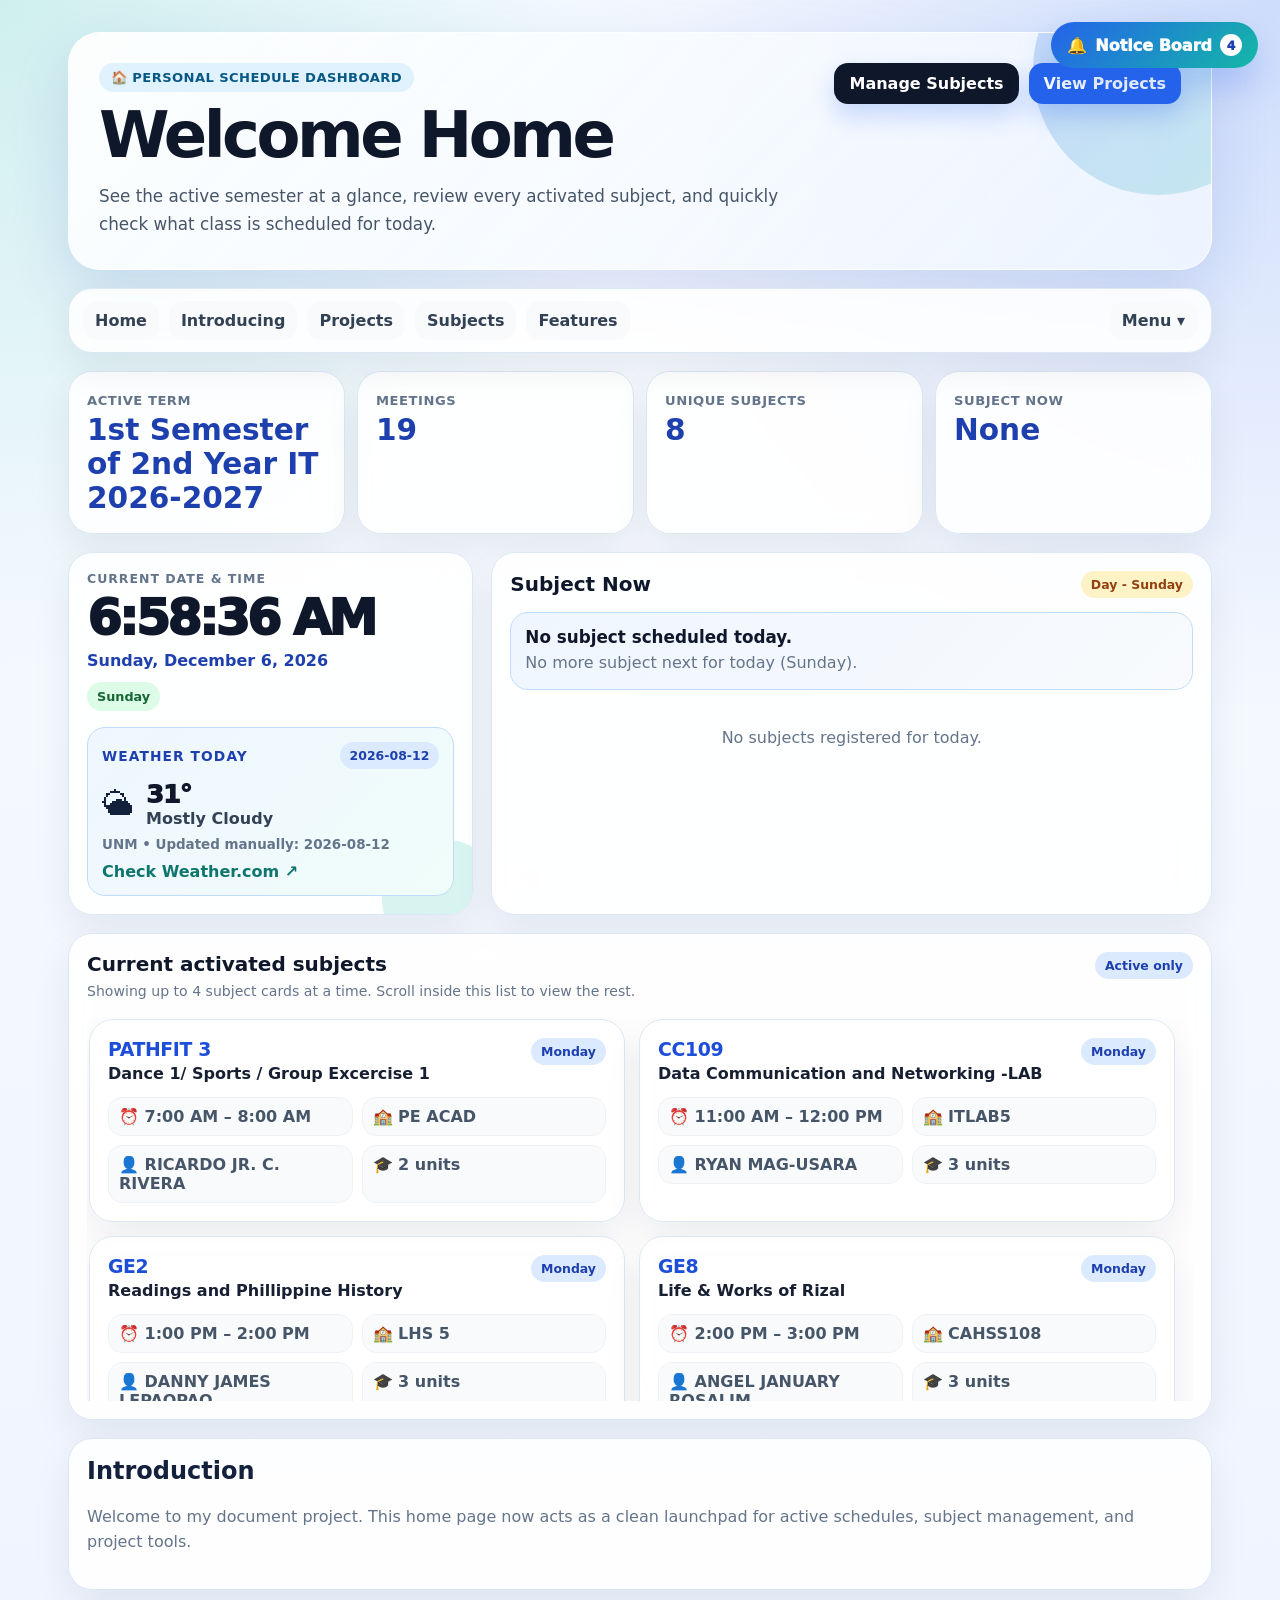
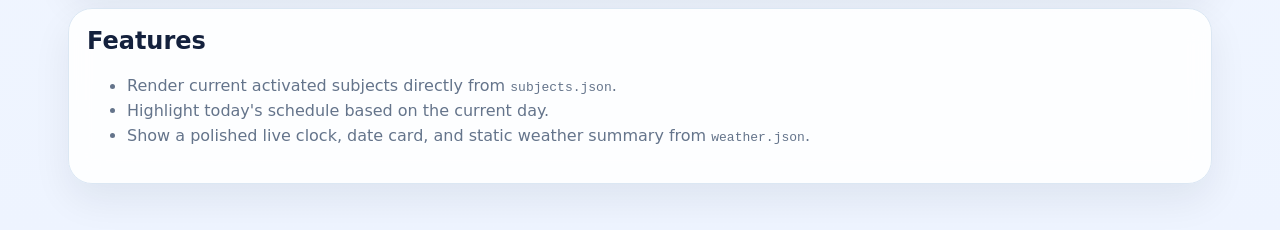
==== commit 0e618b6e: "Update notice board expander" ====
--- a/index.html
+++ b/index.html
@@ -5,7 +5,7 @@
   <meta name="viewport" content="width=device-width, initial-scale=1.0">
   <title>Main</title>
   <style>
-    :root{--bg:#eef4ff;--ink:#14213d;--muted:#64748b;--card:#ffffff;--line:#dbe7f3;--primary:#2563eb;--primary-dark:#1e40af;--accent:#14b8a6;--warm:#f59e0b;--danger:#ef4444;--shadow:0 24px 60px rgba(30,64,175,.14);--radius:24px}*{box-sizing:border-box}html{scroll-behavior:smooth}body{font-family:Inter,ui-sans-serif,system-ui,-apple-system,BlinkMacSystemFont,"Segoe UI",Arial,sans-serif;margin:0;background:radial-gradient(circle at top left,rgba(20,184,166,.18),transparent 30%),radial-gradient(circle at top right,rgba(37,99,235,.20),transparent 32%),linear-gradient(180deg,#f8fbff 0%,var(--bg) 100%);color:var(--ink);min-height:100vh}a{color:var(--primary)}.container{max-width:1180px;margin:0 auto;padding:32px 18px 46px}.hero{position:relative;overflow:hidden;border:1px solid rgba(255,255,255,.72);border-radius:32px;padding:30px;background:linear-gradient(135deg,rgba(255,255,255,.92),rgba(239,246,255,.84));box-shadow:var(--shadow)}.hero:after{content:"";position:absolute;right:-72px;top:-88px;width:250px;height:250px;border-radius:50%;background:linear-gradient(135deg,rgba(37,99,235,.22),rgba(20,184,166,.18))}.topbar{display:flex;justify-content:space-between;gap:20px;align-items:flex-start;flex-wrap:wrap;position:relative;z-index:1}.eyebrow{display:inline-flex;gap:8px;align-items:center;margin:0 0 10px;padding:7px 12px;border-radius:999px;background:#e0f2fe;color:#075985;font-size:.82rem;font-weight:800;letter-spacing:.03em;text-transform:uppercase}h1{margin:.15rem 0;color:#0f172a;font-size:clamp(2rem,5vw,4.15rem);line-height:.98;letter-spacing:-.055em}.lead{color:#475569;margin:.9rem 0 0;max-width:680px;font-size:1.05rem;line-height:1.7}.button{display:inline-flex;align-items:center;gap:8px;background:var(--primary);color:#fff;padding:11px 15px;border-radius:14px;text-decoration:none;font-weight:800;box-shadow:0 12px 24px rgba(37,99,235,.22)}.button.secondary{background:#0f172a}.quick-actions{display:flex;gap:10px;flex-wrap:wrap;margin:0}.nav-panel,.panel,.subject-card,.stat,.clock-card,.insight-card{background:rgba(255,255,255,.88);border:1px solid var(--line);border-radius:var(--radius);box-shadow:0 16px 38px rgba(15,23,42,.07);backdrop-filter:blur(14px)}.nav-panel{display:flex;justify-content:space-between;align-items:center;gap:16px;margin:18px 0;padding:12px 14px;position:relative;z-index:100}.nav-panel ul{list-style:none;display:flex;gap:10px;flex-wrap:wrap;margin:0;padding:0}.nav-panel a,.dropbtn{border:0;border-radius:14px;padding:10px 12px;font:inherit;font-weight:800;text-decoration:none;color:#334155;background:#f8fafc}.nav-panel a:hover,.dropbtn:hover,.dropbtn.active{background:#dbeafe;color:#1e40af}.dropdown{position:relative}.dropdown-content{display:none;position:absolute;right:0;top:calc(100% + 8px);min-width:210px;max-height:220px;overflow:auto;background:#fff;border:1px solid var(--line);border-radius:18px;box-shadow:0 18px 42px rgba(15,23,42,.16);z-index:1000;padding:8px}.dropdown-content.active{display:grid;gap:4px}.dropdown-content a,.dropdown-action{display:block;white-space:nowrap;width:100%;text-align:left}.dropdown-action{border:0;cursor:pointer;border-radius:14px;padding:10px 12px;font:inherit;font-weight:900;text-decoration:none;color:#0f766e;background:#ccfbf1}.dropdown-action:hover,.dropdown-action[aria-pressed="true"]{background:#99f6e4;color:#115e59}.mobile-switch-note{display:none}.mobile-view{background:#f8fafc}.mobile-view .container{max-width:520px;padding:12px 10px 28px}.mobile-view .hero{padding:20px;border-radius:28px;background:linear-gradient(180deg,#ffffff,#e0f2fe);box-shadow:0 18px 38px rgba(15,23,42,.10)}.mobile-view .hero:after{width:160px;height:160px;right:-70px;top:-60px}.mobile-view .topbar{display:grid;gap:16px}.mobile-view h1{font-size:2.35rem;line-height:1.03;letter-spacing:-.04em}.mobile-view .lead{font-size:.98rem;line-height:1.55}.mobile-view .quick-actions{display:grid;grid-template-columns:1fr 1fr;gap:10px}.mobile-view .button{justify-content:center;padding:12px 10px;border-radius:16px}.mobile-view .nav-panel{position:sticky;top:8px;display:grid;gap:10px;margin:12px 0;padding:10px;border-radius:22px}.mobile-view .nav-panel ul{display:grid;grid-template-columns:repeat(2,minmax(0,1fr));gap:8px;width:100%}.mobile-view .nav-panel a,.mobile-view .dropbtn,.mobile-view .dropdown-action{text-align:center;justify-content:center;padding:11px 8px;font-size:.92rem}.mobile-view .dropdown{width:100%}.mobile-view .dropdown-content{left:0;right:0;max-height:70vh}.mobile-view .mobile-switch-note{display:block;margin:6px 2px 0;color:#0f766e;font-weight:800;font-size:.82rem}.mobile-view .stats{grid-template-columns:repeat(2,minmax(0,1fr));gap:10px;margin:12px 0}.mobile-view .stat{padding:14px;border-radius:20px}.mobile-view .stat strong{font-size:1.45rem}.mobile-view .priority-dashboard,.mobile-view .dashboard{display:grid;grid-template-columns:1fr;gap:12px;margin-top:12px}.mobile-view .active-subject-scroll{max-height:calc((188px * 4) + 30px);padding-right:4px}.mobile-view .panel,.mobile-view .clock-card,.mobile-view .subject-card{border-radius:20px;padding:14px}.mobile-view .content-section{margin-top:12px}.mobile-view .subject-grid{grid-template-columns:1fr;gap:10px}.mobile-view .subject-card header{display:grid;gap:10px}.mobile-view .meta{grid-template-columns:1fr;gap:7px;margin-top:10px}.mobile-view .today-item{grid-template-columns:1fr;gap:6px}.mobile-view .clock-time{font-size:2.15rem}.mobile-view .section-heading{align-items:flex-start}.mobile-view .notice-item{padding:12px;border-radius:16px}.mobile-view .weather-card{margin-top:12px;padding:12px;border-radius:16px}.mobile-view .weather-temp{font-size:1.35rem}.priority-dashboard{display:grid;grid-template-columns:minmax(300px,.72fr) minmax(0,1.28fr);gap:18px;align-items:stretch;margin-top:18px}.priority-dashboard .clock-card,.priority-dashboard .panel{height:100%}.dashboard{display:grid;grid-template-columns:1fr;gap:18px;align-items:start;margin-top:18px}.active-subject-panel .section-heading{align-items:flex-start}.active-subject-panel .section-heading .note{margin:5px 0 0;font-size:.88rem}.active-subject-scroll{max-height:calc((185px * 2) + 14px);overflow-y:auto;overscroll-behavior:contain;padding:2px 8px 2px 2px;scrollbar-gutter:stable}.active-subject-scroll::-webkit-scrollbar{width:10px}.active-subject-scroll::-webkit-scrollbar-thumb{background:#bfdbfe;border-radius:999px}.active-subject-scroll::-webkit-scrollbar-track{background:#eff6ff;border-radius:999px}.panel{padding:18px}.notice-board{border-color:#bfdbfe;background:linear-gradient(135deg,rgba(239,246,255,.96),rgba(255,255,255,.9))}.notice-list{display:grid;gap:12px}.notice-item{border:1px solid #dbeafe;background:#fff;border-radius:18px;padding:14px}.notice-item h3{margin:0 0 7px;color:#1e3a8a}.notice-item p{margin:0}.notice-meta{display:flex;gap:8px;flex-wrap:wrap;margin-bottom:8px}.notice-meta span{border-radius:999px;background:#eff6ff;color:#1e40af;padding:5px 9px;font-size:.78rem;font-weight:900}.notice-actions{margin-top:12px;display:flex;gap:8px;flex-wrap:wrap}.notice-actions a{display:inline-flex;text-decoration:none;border-radius:999px;background:#dbeafe;color:#1e40af;padding:7px 10px;font-weight:900;font-size:.82rem}.panel{padding:18px}.section-heading{display:flex;align-items:center;justify-content:space-between;gap:12px;margin-bottom:14px}.section-heading h2{margin:0;color:#0f172a;font-size:1.25rem}.note{color:var(--muted);line-height:1.55}.stats{display:grid;grid-template-columns:repeat(4,1fr);gap:12px;margin:18px 0}.stat{padding:18px;position:relative;overflow:hidden}.stat span{color:var(--muted);font-weight:800;font-size:.82rem;text-transform:uppercase;letter-spacing:.04em}.stat strong{display:block;font-size:1.85rem;color:var(--primary-dark);margin-top:4px}.clock-card{padding:18px;position:relative;overflow:hidden}.clock-card:before{content:"";position:absolute;right:-30px;bottom:-45px;width:120px;height:120px;border-radius:50%;background:rgba(20,184,166,.16)}.clock-label{margin:0;color:#64748b;font-size:.78rem;font-weight:900;text-transform:uppercase;letter-spacing:.08em}.clock-time{font-size:clamp(2rem,5vw,3.1rem);font-weight:950;color:#0f172a;letter-spacing:-.06em;line-height:1;margin:8px 0}.clock-date{font-weight:800;color:#1e40af}.clock-day{display:inline-flex;margin-top:12px;padding:7px 10px;border-radius:999px;background:#dcfce7;color:#166534;font-weight:900;font-size:.8rem}.weather-card{position:relative;z-index:1;margin-top:16px;padding:14px;border-radius:18px;background:linear-gradient(135deg,#eff6ff,#f0fdfa);border:1px solid #bfdbfe}.weather-heading{display:flex;align-items:center;justify-content:space-between;gap:10px;margin-bottom:10px}.weather-heading h2{margin:0;font-size:.86rem;text-transform:uppercase;letter-spacing:.08em;color:#1e40af}.weather-main{display:flex;align-items:center;gap:12px}.weather-icon{font-size:2rem;line-height:1}.weather-temp{font-size:1.6rem;font-weight:950;color:#0f172a;letter-spacing:-.04em}.weather-condition{font-weight:900;color:#334155}.weather-meta{margin:9px 0 0;color:#64748b;font-size:.84rem;font-weight:750}.weather-link{display:inline-flex;margin-top:10px;color:#0f766e;font-weight:900;text-decoration:none}.weather-link:hover{text-decoration:underline}.subject-grid{display:grid;grid-template-columns:repeat(2,minmax(0,1fr));gap:14px}.subject-card{padding:18px;position:relative;overflow:hidden;transition:transform .18s ease,box-shadow .18s ease,border-color .18s ease}.subject-card:hover{transform:translateY(-3px);border-color:#93c5fd;box-shadow:0 22px 44px rgba(37,99,235,.13)}.subject-card header{display:flex;justify-content:space-between;gap:14px;align-items:flex-start}.code{font-size:1.18rem;font-weight:900;color:#1d4ed8;letter-spacing:-.02em}.description{font-weight:800;margin-top:4px;color:#172033}.badge{display:inline-flex;align-items:center;gap:6px;background:#dbeafe;color:#1e40af;border-radius:999px;padding:6px 10px;font-size:.78rem;font-weight:900;white-space:nowrap}.badge.today{background:#fef3c7;color:#92400e}.meta{display:grid;grid-template-columns:repeat(2,minmax(0,1fr));gap:9px;margin-top:14px;color:#465668}.meta span{background:#f8fafc;border:1px solid #eef2f7;border-radius:14px;padding:9px 10px;font-weight:650}.today-list{display:grid;gap:10px}.today-item{display:grid;grid-template-columns:86px 1fr;gap:10px;align-items:center}.today-time{font-weight:900;color:#1e40af;font-size:.82rem}.today-card{border-left:4px solid var(--accent);background:#f8fafc;border-radius:14px;padding:12px}.today-card.current{border-left-color:var(--primary);background:#eff6ff}.today-card.upcoming{border-left-color:var(--warm);background:#fffbeb}.subject-now-status{margin-bottom:12px;border:1px solid #bfdbfe;background:linear-gradient(135deg,#eff6ff,#f8fafc);border-radius:18px;padding:14px}.subject-now-status strong{display:block;color:#0f172a;font-size:1.05rem;margin-bottom:4px}.countdown{font-weight:950;color:#1e40af}.empty{padding:26px;text-align:center;color:#64748b}.pill-row{display:flex;gap:8px;flex-wrap:wrap}.pill{border:1px solid #bfdbfe;background:#eff6ff;color:#1e40af;border-radius:999px;padding:7px 10px;font-weight:800;font-size:.8rem}.content-section{margin-top:18px}.content-section h2{margin-top:0}@media(max-width:980px){.priority-dashboard,.dashboard,.stats{grid-template-columns:1fr 1fr}.dashboard>section{grid-column:1/-1}.subject-grid{grid-template-columns:1fr}.active-subject-scroll{max-height:calc((170px * 4) + 42px)}}@media(max-width:660px){.container{padding:18px 10px 34px}.hero{padding:22px;border-radius:24px}.nav-panel,.topbar{align-items:stretch}.nav-panel{flex-direction:column}.nav-panel ul,.quick-actions{width:100%}.button{flex:1;justify-content:center}.stats,.priority-dashboard,.dashboard,.meta{grid-template-columns:1fr}.subject-card header{flex-direction:column}.today-item{grid-template-columns:1fr}.dropdown{width:100%}.dropbtn{width:100%}.dropdown-content{left:0;right:0}.clock-time{font-size:2.4rem}.active-subject-scroll{max-height:calc((188px * 4) + 30px)}}
+    :root{--bg:#eef4ff;--ink:#14213d;--muted:#64748b;--card:#ffffff;--line:#dbe7f3;--primary:#2563eb;--primary-dark:#1e40af;--accent:#14b8a6;--warm:#f59e0b;--danger:#ef4444;--shadow:0 24px 60px rgba(30,64,175,.14);--radius:24px}*{box-sizing:border-box}html{scroll-behavior:smooth}body{font-family:Inter,ui-sans-serif,system-ui,-apple-system,BlinkMacSystemFont,"Segoe UI",Arial,sans-serif;margin:0;background:radial-gradient(circle at top left,rgba(20,184,166,.18),transparent 30%),radial-gradient(circle at top right,rgba(37,99,235,.20),transparent 32%),linear-gradient(180deg,#f8fbff 0%,var(--bg) 100%);color:var(--ink);min-height:100vh}a{color:var(--primary)}.container{max-width:1180px;margin:0 auto;padding:32px 18px 46px}.hero{position:relative;overflow:hidden;border:1px solid rgba(255,255,255,.72);border-radius:32px;padding:30px;background:linear-gradient(135deg,rgba(255,255,255,.92),rgba(239,246,255,.84));box-shadow:var(--shadow)}.hero:after{content:"";position:absolute;right:-72px;top:-88px;width:250px;height:250px;border-radius:50%;background:linear-gradient(135deg,rgba(37,99,235,.22),rgba(20,184,166,.18))}.topbar{display:flex;justify-content:space-between;gap:20px;align-items:flex-start;flex-wrap:wrap;position:relative;z-index:1}.eyebrow{display:inline-flex;gap:8px;align-items:center;margin:0 0 10px;padding:7px 12px;border-radius:999px;background:#e0f2fe;color:#075985;font-size:.82rem;font-weight:800;letter-spacing:.03em;text-transform:uppercase}h1{margin:.15rem 0;color:#0f172a;font-size:clamp(2rem,5vw,4.15rem);line-height:.98;letter-spacing:-.055em}.lead{color:#475569;margin:.9rem 0 0;max-width:680px;font-size:1.05rem;line-height:1.7}.button{display:inline-flex;align-items:center;gap:8px;background:var(--primary);color:#fff;padding:11px 15px;border-radius:14px;text-decoration:none;font-weight:800;box-shadow:0 12px 24px rgba(37,99,235,.22)}.button.secondary{background:#0f172a}.quick-actions{display:flex;gap:10px;flex-wrap:wrap;margin:0}.nav-panel,.panel,.subject-card,.stat,.clock-card,.insight-card{background:rgba(255,255,255,.88);border:1px solid var(--line);border-radius:var(--radius);box-shadow:0 16px 38px rgba(15,23,42,.07);backdrop-filter:blur(14px)}.nav-panel{display:flex;justify-content:space-between;align-items:center;gap:16px;margin:18px 0;padding:12px 14px;position:relative;z-index:100}.nav-panel ul{list-style:none;display:flex;gap:10px;flex-wrap:wrap;margin:0;padding:0}.nav-panel a,.dropbtn{border:0;border-radius:14px;padding:10px 12px;font:inherit;font-weight:800;text-decoration:none;color:#334155;background:#f8fafc}.nav-panel a:hover,.dropbtn:hover,.dropbtn.active{background:#dbeafe;color:#1e40af}.dropdown{position:relative}.dropdown-content{display:none;position:absolute;right:0;top:calc(100% + 8px);min-width:210px;max-height:220px;overflow:auto;background:#fff;border:1px solid var(--line);border-radius:18px;box-shadow:0 18px 42px rgba(15,23,42,.16);z-index:1000;padding:8px}.dropdown-content.active{display:grid;gap:4px}.dropdown-content a,.dropdown-action{display:block;white-space:nowrap;width:100%;text-align:left}.dropdown-action{border:0;cursor:pointer;border-radius:14px;padding:10px 12px;font:inherit;font-weight:900;text-decoration:none;color:#0f766e;background:#ccfbf1}.dropdown-action:hover,.dropdown-action[aria-pressed="true"]{background:#99f6e4;color:#115e59}.mobile-switch-note{display:none}.mobile-view{background:#f8fafc}.mobile-view .container{max-width:520px;padding:12px 10px 28px}.mobile-view .hero{padding:20px;border-radius:28px;background:linear-gradient(180deg,#ffffff,#e0f2fe);box-shadow:0 18px 38px rgba(15,23,42,.10)}.mobile-view .hero:after{width:160px;height:160px;right:-70px;top:-60px}.mobile-view .topbar{display:grid;gap:16px}.mobile-view h1{font-size:2.35rem;line-height:1.03;letter-spacing:-.04em}.mobile-view .lead{font-size:.98rem;line-height:1.55}.mobile-view .quick-actions{display:grid;grid-template-columns:1fr 1fr;gap:10px}.mobile-view .button{justify-content:center;padding:12px 10px;border-radius:16px}.mobile-view .nav-panel{position:sticky;top:8px;display:grid;gap:10px;margin:12px 0;padding:10px;border-radius:22px}.mobile-view .nav-panel ul{display:grid;grid-template-columns:repeat(2,minmax(0,1fr));gap:8px;width:100%}.mobile-view .nav-panel a,.mobile-view .dropbtn,.mobile-view .dropdown-action{text-align:center;justify-content:center;padding:11px 8px;font-size:.92rem}.mobile-view .dropdown{width:100%}.mobile-view .dropdown-content{left:0;right:0;max-height:70vh}.mobile-view .mobile-switch-note{display:block;margin:6px 2px 0;color:#0f766e;font-weight:800;font-size:.82rem}.mobile-view .stats{grid-template-columns:repeat(2,minmax(0,1fr));gap:10px;margin:12px 0}.mobile-view .stat{padding:14px;border-radius:20px}.mobile-view .stat strong{font-size:1.45rem}.mobile-view .priority-dashboard,.mobile-view .dashboard{display:grid;grid-template-columns:1fr;gap:12px;margin-top:12px}.mobile-view .active-subject-scroll{max-height:calc((188px * 4) + 30px);padding-right:4px}.mobile-view .panel,.mobile-view .clock-card,.mobile-view .subject-card{border-radius:20px;padding:14px}.mobile-view .content-section{margin-top:12px}.mobile-view .subject-grid{grid-template-columns:1fr;gap:10px}.mobile-view .subject-card header{display:grid;gap:10px}.mobile-view .meta{grid-template-columns:1fr;gap:7px;margin-top:10px}.mobile-view .today-item{grid-template-columns:1fr;gap:6px}.mobile-view .clock-time{font-size:2.15rem}.mobile-view .section-heading{align-items:flex-start}.mobile-view .notice-expander{right:12px;top:12px}.mobile-view .notice-toggle{padding:11px 13px}.mobile-view .notice-tray{width:calc(100vw - 24px);max-height:calc(100vh - 82px)}.mobile-view .notice-item{padding:12px;border-radius:16px}.mobile-view .weather-card{margin-top:12px;padding:12px;border-radius:16px}.mobile-view .weather-temp{font-size:1.35rem}.priority-dashboard{display:grid;grid-template-columns:minmax(300px,.72fr) minmax(0,1.28fr);gap:18px;align-items:stretch;margin-top:18px}.priority-dashboard .clock-card,.priority-dashboard .panel{height:100%}.dashboard{display:grid;grid-template-columns:1fr;gap:18px;align-items:start;margin-top:18px}.active-subject-panel .section-heading{align-items:flex-start}.active-subject-panel .section-heading .note{margin:5px 0 0;font-size:.88rem}.active-subject-scroll{max-height:calc((185px * 2) + 14px);overflow-y:auto;overscroll-behavior:contain;padding:2px 8px 2px 2px;scrollbar-gutter:stable}.active-subject-scroll::-webkit-scrollbar{width:10px}.active-subject-scroll::-webkit-scrollbar-thumb{background:#bfdbfe;border-radius:999px}.active-subject-scroll::-webkit-scrollbar-track{background:#eff6ff;border-radius:999px}.panel{padding:18px}.notice-expander{position:fixed;right:22px;top:22px;z-index:4500}.notice-toggle{border:0;cursor:pointer;display:inline-flex;align-items:center;gap:8px;border-radius:999px;padding:12px 16px;background:linear-gradient(135deg,var(--primary),var(--accent));color:#fff;font:inherit;font-weight:950;box-shadow:0 18px 36px rgba(37,99,235,.26)}.notice-toggle:hover,.notice-toggle[aria-expanded="true"]{transform:translateY(-1px);box-shadow:0 22px 42px rgba(37,99,235,.32)}.notice-count{display:inline-grid;place-items:center;min-width:22px;height:22px;border-radius:999px;background:#fff;color:#1e40af;font-size:.78rem;font-weight:950}.notice-tray{position:absolute;right:0;top:calc(100% + 12px);width:min(420px,calc(100vw - 32px));max-height:min(640px,calc(100vh - 92px));overflow:auto;border:1px solid #bfdbfe;border-radius:24px;background:linear-gradient(135deg,rgba(239,246,255,.98),rgba(255,255,255,.96));box-shadow:0 28px 70px rgba(15,23,42,.24);padding:16px;opacity:0;visibility:hidden;transform:translateY(-10px) scale(.98);transform-origin:top right;transition:opacity .18s ease,transform .18s ease,visibility .18s ease;backdrop-filter:blur(18px)}.notice-tray.active{opacity:1;visibility:visible;transform:translateY(0) scale(1)}.notice-tray-header{display:flex;align-items:flex-start;justify-content:space-between;gap:12px;margin-bottom:12px}.notice-tray-header h2{margin:0;color:#0f172a;font-size:1.15rem}.notice-close{border:0;cursor:pointer;border-radius:999px;background:#dbeafe;color:#1e40af;width:34px;height:34px;font-size:1.1rem;font-weight:950}.notice-close:hover{background:#bfdbfe}.notice-list{display:grid;gap:12px}.notice-item{border:1px solid #dbeafe;background:#fff;border-radius:18px;padding:14px}.notice-item h3{margin:0 0 7px;color:#1e3a8a}.notice-item p{margin:0}.notice-meta{display:flex;gap:8px;flex-wrap:wrap;margin-bottom:8px}.notice-meta span{border-radius:999px;background:#eff6ff;color:#1e40af;padding:5px 9px;font-size:.78rem;font-weight:900}.notice-actions{margin-top:12px;display:flex;gap:8px;flex-wrap:wrap}.notice-actions a{display:inline-flex;text-decoration:none;border-radius:999px;background:#dbeafe;color:#1e40af;padding:7px 10px;font-weight:900;font-size:.82rem}.panel{padding:18px}.section-heading{display:flex;align-items:center;justify-content:space-between;gap:12px;margin-bottom:14px}.section-heading h2{margin:0;color:#0f172a;font-size:1.25rem}.note{color:var(--muted);line-height:1.55}.stats{display:grid;grid-template-columns:repeat(4,1fr);gap:12px;margin:18px 0}.stat{padding:18px;position:relative;overflow:hidden}.stat span{color:var(--muted);font-weight:800;font-size:.82rem;text-transform:uppercase;letter-spacing:.04em}.stat strong{display:block;font-size:1.85rem;color:var(--primary-dark);margin-top:4px}.clock-card{padding:18px;position:relative;overflow:hidden}.clock-card:before{content:"";position:absolute;right:-30px;bottom:-45px;width:120px;height:120px;border-radius:50%;background:rgba(20,184,166,.16)}.clock-label{margin:0;color:#64748b;font-size:.78rem;font-weight:900;text-transform:uppercase;letter-spacing:.08em}.clock-time{font-size:clamp(2rem,5vw,3.1rem);font-weight:950;color:#0f172a;letter-spacing:-.06em;line-height:1;margin:8px 0}.clock-date{font-weight:800;color:#1e40af}.clock-day{display:inline-flex;margin-top:12px;padding:7px 10px;border-radius:999px;background:#dcfce7;color:#166534;font-weight:900;font-size:.8rem}.weather-card{position:relative;z-index:1;margin-top:16px;padding:14px;border-radius:18px;background:linear-gradient(135deg,#eff6ff,#f0fdfa);border:1px solid #bfdbfe}.weather-heading{display:flex;align-items:center;justify-content:space-between;gap:10px;margin-bottom:10px}.weather-heading h2{margin:0;font-size:.86rem;text-transform:uppercase;letter-spacing:.08em;color:#1e40af}.weather-main{display:flex;align-items:center;gap:12px}.weather-icon{font-size:2rem;line-height:1}.weather-temp{font-size:1.6rem;font-weight:950;color:#0f172a;letter-spacing:-.04em}.weather-condition{font-weight:900;color:#334155}.weather-meta{margin:9px 0 0;color:#64748b;font-size:.84rem;font-weight:750}.weather-link{display:inline-flex;margin-top:10px;color:#0f766e;font-weight:900;text-decoration:none}.weather-link:hover{text-decoration:underline}.subject-grid{display:grid;grid-template-columns:repeat(2,minmax(0,1fr));gap:14px}.subject-card{padding:18px;position:relative;overflow:hidden;transition:transform .18s ease,box-shadow .18s ease,border-color .18s ease}.subject-card:hover{transform:translateY(-3px);border-color:#93c5fd;box-shadow:0 22px 44px rgba(37,99,235,.13)}.subject-card header{display:flex;justify-content:space-between;gap:14px;align-items:flex-start}.code{font-size:1.18rem;font-weight:900;color:#1d4ed8;letter-spacing:-.02em}.description{font-weight:800;margin-top:4px;color:#172033}.badge{display:inline-flex;align-items:center;gap:6px;background:#dbeafe;color:#1e40af;border-radius:999px;padding:6px 10px;font-size:.78rem;font-weight:900;white-space:nowrap}.badge.today{background:#fef3c7;color:#92400e}.meta{display:grid;grid-template-columns:repeat(2,minmax(0,1fr));gap:9px;margin-top:14px;color:#465668}.meta span{background:#f8fafc;border:1px solid #eef2f7;border-radius:14px;padding:9px 10px;font-weight:650}.today-list{display:grid;gap:10px}.today-item{display:grid;grid-template-columns:86px 1fr;gap:10px;align-items:center}.today-time{font-weight:900;color:#1e40af;font-size:.82rem}.today-card{border-left:4px solid var(--accent);background:#f8fafc;border-radius:14px;padding:12px}.today-card.current{border-left-color:var(--primary);background:#eff6ff}.today-card.upcoming{border-left-color:var(--warm);background:#fffbeb}.subject-now-status{margin-bottom:12px;border:1px solid #bfdbfe;background:linear-gradient(135deg,#eff6ff,#f8fafc);border-radius:18px;padding:14px}.subject-now-status strong{display:block;color:#0f172a;font-size:1.05rem;margin-bottom:4px}.countdown{font-weight:950;color:#1e40af}.empty{padding:26px;text-align:center;color:#64748b}.pill-row{display:flex;gap:8px;flex-wrap:wrap}.pill{border:1px solid #bfdbfe;background:#eff6ff;color:#1e40af;border-radius:999px;padding:7px 10px;font-weight:800;font-size:.8rem}.content-section{margin-top:18px}.content-section h2{margin-top:0}@media(max-width:980px){.priority-dashboard,.dashboard,.stats{grid-template-columns:1fr 1fr}.dashboard>section{grid-column:1/-1}.subject-grid{grid-template-columns:1fr}.active-subject-scroll{max-height:calc((170px * 4) + 42px)}}@media(max-width:660px){.notice-expander{right:12px;top:12px}.notice-toggle-label{display:none}.container{padding:18px 10px 34px}.hero{padding:22px;border-radius:24px}.nav-panel,.topbar{align-items:stretch}.nav-panel{flex-direction:column}.nav-panel ul,.quick-actions{width:100%}.button{flex:1;justify-content:center}.stats,.priority-dashboard,.dashboard,.meta{grid-template-columns:1fr}.subject-card header{flex-direction:column}.today-item{grid-template-columns:1fr}.dropdown{width:100%}.dropbtn{width:100%}.dropdown-content{left:0;right:0}.clock-time{font-size:2.4rem}.active-subject-scroll{max-height:calc((188px * 4) + 30px)}}
   </style>
 </head>
 <body>
@@ -73,10 +73,18 @@
       </section>
     </div>
 
-    <section class="panel notice-board content-section" aria-labelledby="noticeHeading">
-      <div class="section-heading"><h2 id="noticeHeading">Notice board</h2><span class="badge">From notice.json</span></div>
-      <div id="notice-board" class="notice-list">Loading notices…</div>
-    </section>
+    <aside class="notice-expander" aria-labelledby="noticeHeading">
+      <button id="noticeToggle" class="notice-toggle" type="button" aria-expanded="false" aria-controls="noticeTray">
+        🔔 <span class="notice-toggle-label">Notice Board</span><span id="noticeCount" class="notice-count">0</span>
+      </button>
+      <section id="noticeTray" class="notice-tray" aria-label="Notice Board">
+        <div class="notice-tray-header">
+          <div><h2 id="noticeHeading">Notice Board</h2><p class="note">Updates from notice.json</p></div>
+          <button id="noticeClose" class="notice-close" type="button" aria-label="Close Notice Board">×</button>
+        </div>
+        <div id="notice-board" class="notice-list">Loading notices…</div>
+      </section>
+    </aside>
 
     <section id="intro" class="panel content-section">
       <h2>Introduction</h2>
@@ -175,11 +183,13 @@
         if (!response.ok) throw new Error('Unable to load notice.json');
         const data = await response.json();
         const notices = Array.isArray(data?.notices) ? data.notices.filter(notice => notice?.active !== false) : [];
+        homeEls.noticeCount.textContent = notices.length;
         homeEls.noticeBoard.innerHTML = notices.length
           ? notices.map(renderNotice).join('')
           : '<div class="empty">No notices are currently published.</div>';
       } catch (error) {
         console.warn('loadNoticeBoard failed', error);
+        homeEls.noticeCount.textContent = '0';
         homeEls.noticeBoard.innerHTML = '<div class="empty">Failed to load notice.json.</div>';
       }
     }
@@ -293,6 +303,32 @@
           dropdownContent.classList.remove('active');
           dropbtn.classList.remove('active');
         }
+      });
+    }
+
+    function setNoticeExpanded(isExpanded) {
+      if (!homeEls.noticeToggle || !homeEls.noticeTray) return;
+      homeEls.noticeToggle.setAttribute('aria-expanded', String(isExpanded));
+      homeEls.noticeTray.classList.toggle('active', isExpanded);
+    }
+
+    function initNoticeExpander() {
+      if (!homeEls.noticeToggle || !homeEls.noticeTray || !homeEls.noticeClose) return;
+      homeEls.noticeToggle.addEventListener('click', event => {
+        event.stopPropagation();
+        setNoticeExpanded(homeEls.noticeToggle.getAttribute('aria-expanded') !== 'true');
+      });
+      homeEls.noticeClose.addEventListener('click', event => {
+        event.stopPropagation();
+        setNoticeExpanded(false);
+        homeEls.noticeToggle.focus();
+      });
+      homeEls.noticeTray.addEventListener('click', event => event.stopPropagation());
+      document.addEventListener('click', event => {
+        if (!event.target.closest('.notice-expander')) setNoticeExpanded(false);
+      });
+      document.addEventListener('keydown', event => {
+        if (event.key === 'Escape') setNoticeExpanded(false);
       });
     }
 
@@ -312,12 +348,17 @@
         subjectNowStatus: document.getElementById('subject-now-status'),
         todayBadge: document.getElementById('todayBadge'),
         noticeBoard: document.getElementById('notice-board'),
+        noticeToggle: document.getElementById('noticeToggle'),
+        noticeTray: document.getElementById('noticeTray'),
+        noticeClose: document.getElementById('noticeClose'),
+        noticeCount: document.getElementById('noticeCount'),
         mobileViewToggle: document.getElementById('mobileViewToggle')
       });
       updateDateTime();
       setInterval(updateDateTime, 1000);
       setInterval(updateSubjectNow, 1000);
       initDropdown();
+      initNoticeExpander();
       loadHomeSubjects();
       loadNoticeBoard();
       loadWeather();
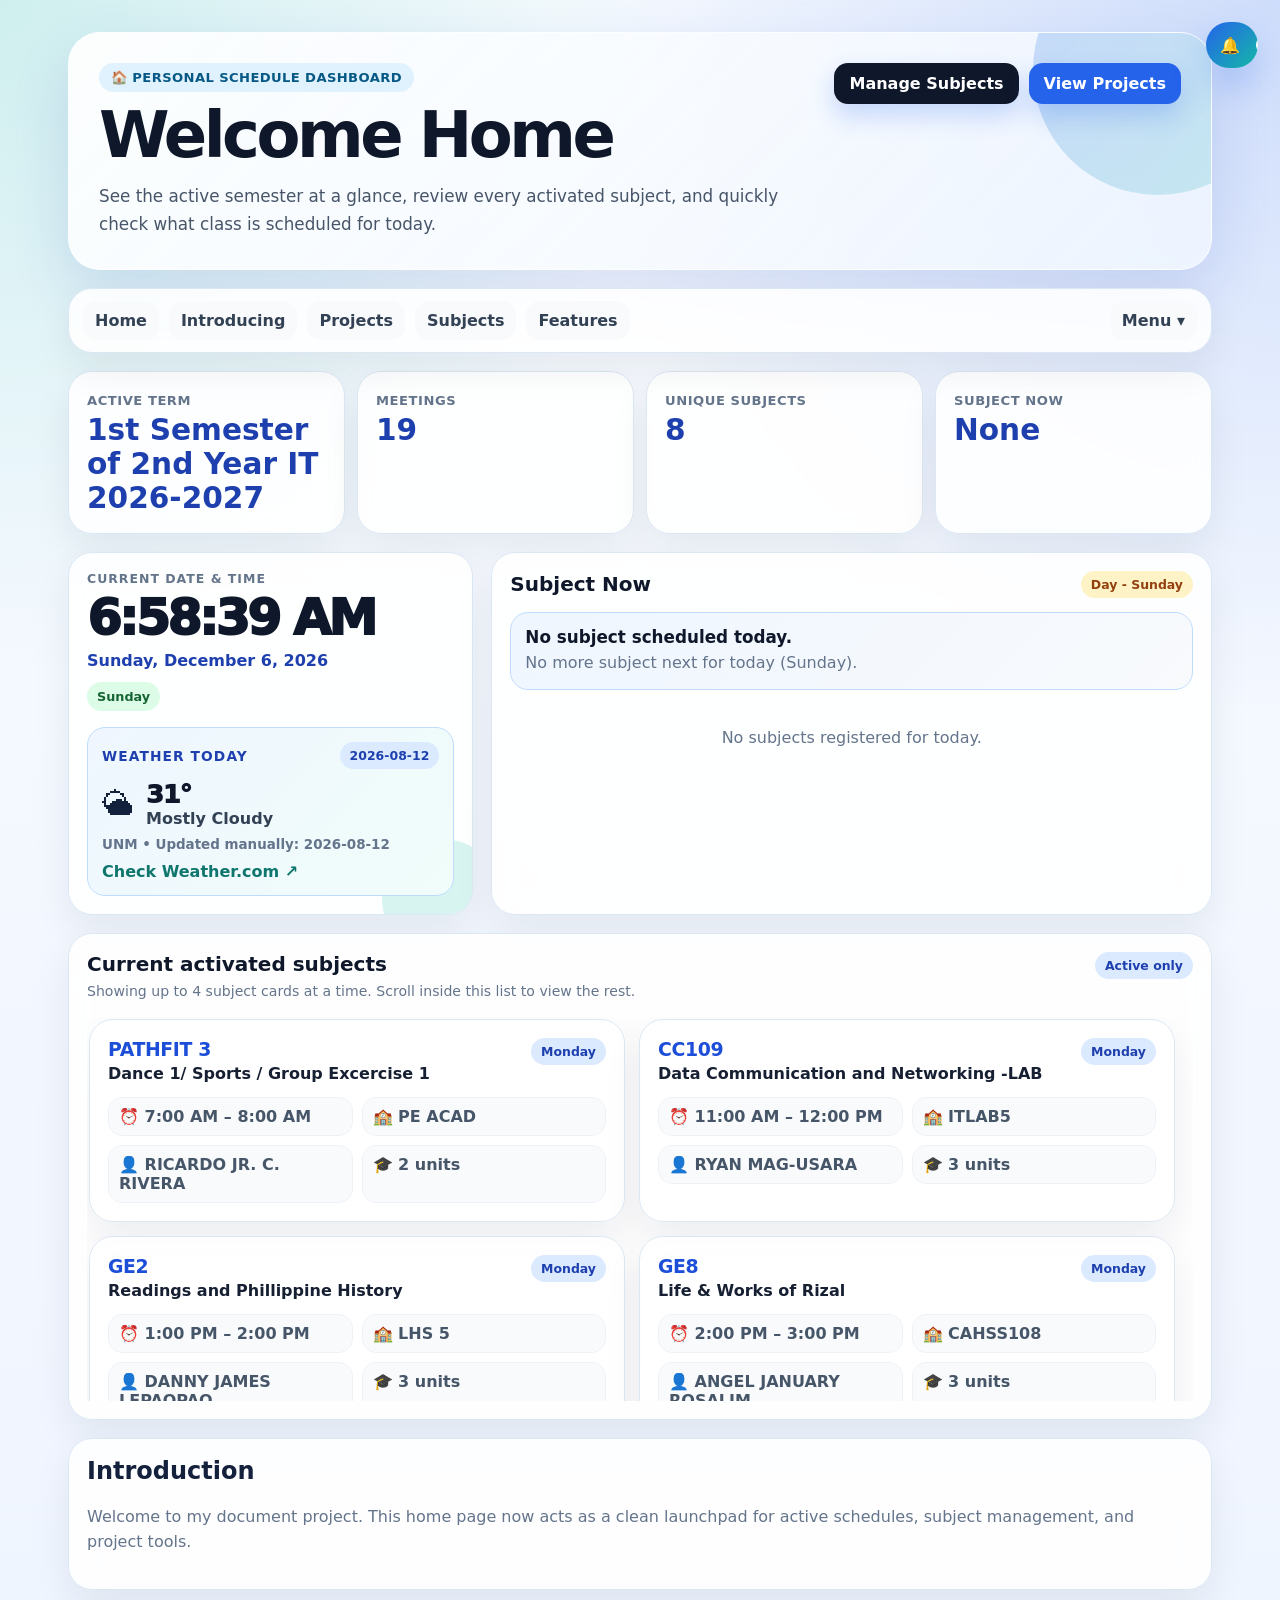
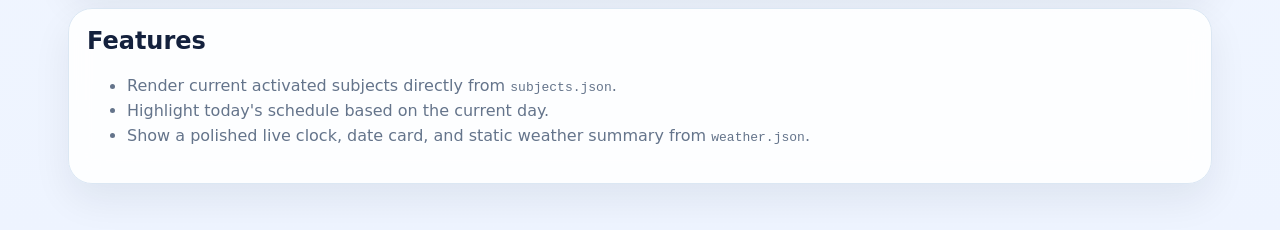
==== commit 6c48e172: "Update notice board expander" ====
--- a/index.html
+++ b/index.html
@@ -5,7 +5,7 @@
   <meta name="viewport" content="width=device-width, initial-scale=1.0">
   <title>Main</title>
   <style>
-    :root{--bg:#eef4ff;--ink:#14213d;--muted:#64748b;--card:#ffffff;--line:#dbe7f3;--primary:#2563eb;--primary-dark:#1e40af;--accent:#14b8a6;--warm:#f59e0b;--danger:#ef4444;--shadow:0 24px 60px rgba(30,64,175,.14);--radius:24px}*{box-sizing:border-box}html{scroll-behavior:smooth}body{font-family:Inter,ui-sans-serif,system-ui,-apple-system,BlinkMacSystemFont,"Segoe UI",Arial,sans-serif;margin:0;background:radial-gradient(circle at top left,rgba(20,184,166,.18),transparent 30%),radial-gradient(circle at top right,rgba(37,99,235,.20),transparent 32%),linear-gradient(180deg,#f8fbff 0%,var(--bg) 100%);color:var(--ink);min-height:100vh}a{color:var(--primary)}.container{max-width:1180px;margin:0 auto;padding:32px 18px 46px}.hero{position:relative;overflow:hidden;border:1px solid rgba(255,255,255,.72);border-radius:32px;padding:30px;background:linear-gradient(135deg,rgba(255,255,255,.92),rgba(239,246,255,.84));box-shadow:var(--shadow)}.hero:after{content:"";position:absolute;right:-72px;top:-88px;width:250px;height:250px;border-radius:50%;background:linear-gradient(135deg,rgba(37,99,235,.22),rgba(20,184,166,.18))}.topbar{display:flex;justify-content:space-between;gap:20px;align-items:flex-start;flex-wrap:wrap;position:relative;z-index:1}.eyebrow{display:inline-flex;gap:8px;align-items:center;margin:0 0 10px;padding:7px 12px;border-radius:999px;background:#e0f2fe;color:#075985;font-size:.82rem;font-weight:800;letter-spacing:.03em;text-transform:uppercase}h1{margin:.15rem 0;color:#0f172a;font-size:clamp(2rem,5vw,4.15rem);line-height:.98;letter-spacing:-.055em}.lead{color:#475569;margin:.9rem 0 0;max-width:680px;font-size:1.05rem;line-height:1.7}.button{display:inline-flex;align-items:center;gap:8px;background:var(--primary);color:#fff;padding:11px 15px;border-radius:14px;text-decoration:none;font-weight:800;box-shadow:0 12px 24px rgba(37,99,235,.22)}.button.secondary{background:#0f172a}.quick-actions{display:flex;gap:10px;flex-wrap:wrap;margin:0}.nav-panel,.panel,.subject-card,.stat,.clock-card,.insight-card{background:rgba(255,255,255,.88);border:1px solid var(--line);border-radius:var(--radius);box-shadow:0 16px 38px rgba(15,23,42,.07);backdrop-filter:blur(14px)}.nav-panel{display:flex;justify-content:space-between;align-items:center;gap:16px;margin:18px 0;padding:12px 14px;position:relative;z-index:100}.nav-panel ul{list-style:none;display:flex;gap:10px;flex-wrap:wrap;margin:0;padding:0}.nav-panel a,.dropbtn{border:0;border-radius:14px;padding:10px 12px;font:inherit;font-weight:800;text-decoration:none;color:#334155;background:#f8fafc}.nav-panel a:hover,.dropbtn:hover,.dropbtn.active{background:#dbeafe;color:#1e40af}.dropdown{position:relative}.dropdown-content{display:none;position:absolute;right:0;top:calc(100% + 8px);min-width:210px;max-height:220px;overflow:auto;background:#fff;border:1px solid var(--line);border-radius:18px;box-shadow:0 18px 42px rgba(15,23,42,.16);z-index:1000;padding:8px}.dropdown-content.active{display:grid;gap:4px}.dropdown-content a,.dropdown-action{display:block;white-space:nowrap;width:100%;text-align:left}.dropdown-action{border:0;cursor:pointer;border-radius:14px;padding:10px 12px;font:inherit;font-weight:900;text-decoration:none;color:#0f766e;background:#ccfbf1}.dropdown-action:hover,.dropdown-action[aria-pressed="true"]{background:#99f6e4;color:#115e59}.mobile-switch-note{display:none}.mobile-view{background:#f8fafc}.mobile-view .container{max-width:520px;padding:12px 10px 28px}.mobile-view .hero{padding:20px;border-radius:28px;background:linear-gradient(180deg,#ffffff,#e0f2fe);box-shadow:0 18px 38px rgba(15,23,42,.10)}.mobile-view .hero:after{width:160px;height:160px;right:-70px;top:-60px}.mobile-view .topbar{display:grid;gap:16px}.mobile-view h1{font-size:2.35rem;line-height:1.03;letter-spacing:-.04em}.mobile-view .lead{font-size:.98rem;line-height:1.55}.mobile-view .quick-actions{display:grid;grid-template-columns:1fr 1fr;gap:10px}.mobile-view .button{justify-content:center;padding:12px 10px;border-radius:16px}.mobile-view .nav-panel{position:sticky;top:8px;display:grid;gap:10px;margin:12px 0;padding:10px;border-radius:22px}.mobile-view .nav-panel ul{display:grid;grid-template-columns:repeat(2,minmax(0,1fr));gap:8px;width:100%}.mobile-view .nav-panel a,.mobile-view .dropbtn,.mobile-view .dropdown-action{text-align:center;justify-content:center;padding:11px 8px;font-size:.92rem}.mobile-view .dropdown{width:100%}.mobile-view .dropdown-content{left:0;right:0;max-height:70vh}.mobile-view .mobile-switch-note{display:block;margin:6px 2px 0;color:#0f766e;font-weight:800;font-size:.82rem}.mobile-view .stats{grid-template-columns:repeat(2,minmax(0,1fr));gap:10px;margin:12px 0}.mobile-view .stat{padding:14px;border-radius:20px}.mobile-view .stat strong{font-size:1.45rem}.mobile-view .priority-dashboard,.mobile-view .dashboard{display:grid;grid-template-columns:1fr;gap:12px;margin-top:12px}.mobile-view .active-subject-scroll{max-height:calc((188px * 4) + 30px);padding-right:4px}.mobile-view .panel,.mobile-view .clock-card,.mobile-view .subject-card{border-radius:20px;padding:14px}.mobile-view .content-section{margin-top:12px}.mobile-view .subject-grid{grid-template-columns:1fr;gap:10px}.mobile-view .subject-card header{display:grid;gap:10px}.mobile-view .meta{grid-template-columns:1fr;gap:7px;margin-top:10px}.mobile-view .today-item{grid-template-columns:1fr;gap:6px}.mobile-view .clock-time{font-size:2.15rem}.mobile-view .section-heading{align-items:flex-start}.mobile-view .notice-expander{right:12px;top:12px}.mobile-view .notice-toggle{padding:11px 13px}.mobile-view .notice-tray{width:calc(100vw - 24px);max-height:calc(100vh - 82px)}.mobile-view .notice-item{padding:12px;border-radius:16px}.mobile-view .weather-card{margin-top:12px;padding:12px;border-radius:16px}.mobile-view .weather-temp{font-size:1.35rem}.priority-dashboard{display:grid;grid-template-columns:minmax(300px,.72fr) minmax(0,1.28fr);gap:18px;align-items:stretch;margin-top:18px}.priority-dashboard .clock-card,.priority-dashboard .panel{height:100%}.dashboard{display:grid;grid-template-columns:1fr;gap:18px;align-items:start;margin-top:18px}.active-subject-panel .section-heading{align-items:flex-start}.active-subject-panel .section-heading .note{margin:5px 0 0;font-size:.88rem}.active-subject-scroll{max-height:calc((185px * 2) + 14px);overflow-y:auto;overscroll-behavior:contain;padding:2px 8px 2px 2px;scrollbar-gutter:stable}.active-subject-scroll::-webkit-scrollbar{width:10px}.active-subject-scroll::-webkit-scrollbar-thumb{background:#bfdbfe;border-radius:999px}.active-subject-scroll::-webkit-scrollbar-track{background:#eff6ff;border-radius:999px}.panel{padding:18px}.notice-expander{position:fixed;right:22px;top:22px;z-index:4500}.notice-toggle{border:0;cursor:pointer;display:inline-flex;align-items:center;gap:8px;border-radius:999px;padding:12px 16px;background:linear-gradient(135deg,var(--primary),var(--accent));color:#fff;font:inherit;font-weight:950;box-shadow:0 18px 36px rgba(37,99,235,.26)}.notice-toggle:hover,.notice-toggle[aria-expanded="true"]{transform:translateY(-1px);box-shadow:0 22px 42px rgba(37,99,235,.32)}.notice-count{display:inline-grid;place-items:center;min-width:22px;height:22px;border-radius:999px;background:#fff;color:#1e40af;font-size:.78rem;font-weight:950}.notice-tray{position:absolute;right:0;top:calc(100% + 12px);width:min(420px,calc(100vw - 32px));max-height:min(640px,calc(100vh - 92px));overflow:auto;border:1px solid #bfdbfe;border-radius:24px;background:linear-gradient(135deg,rgba(239,246,255,.98),rgba(255,255,255,.96));box-shadow:0 28px 70px rgba(15,23,42,.24);padding:16px;opacity:0;visibility:hidden;transform:translateY(-10px) scale(.98);transform-origin:top right;transition:opacity .18s ease,transform .18s ease,visibility .18s ease;backdrop-filter:blur(18px)}.notice-tray.active{opacity:1;visibility:visible;transform:translateY(0) scale(1)}.notice-tray-header{display:flex;align-items:flex-start;justify-content:space-between;gap:12px;margin-bottom:12px}.notice-tray-header h2{margin:0;color:#0f172a;font-size:1.15rem}.notice-close{border:0;cursor:pointer;border-radius:999px;background:#dbeafe;color:#1e40af;width:34px;height:34px;font-size:1.1rem;font-weight:950}.notice-close:hover{background:#bfdbfe}.notice-list{display:grid;gap:12px}.notice-item{border:1px solid #dbeafe;background:#fff;border-radius:18px;padding:14px}.notice-item h3{margin:0 0 7px;color:#1e3a8a}.notice-item p{margin:0}.notice-meta{display:flex;gap:8px;flex-wrap:wrap;margin-bottom:8px}.notice-meta span{border-radius:999px;background:#eff6ff;color:#1e40af;padding:5px 9px;font-size:.78rem;font-weight:900}.notice-actions{margin-top:12px;display:flex;gap:8px;flex-wrap:wrap}.notice-actions a{display:inline-flex;text-decoration:none;border-radius:999px;background:#dbeafe;color:#1e40af;padding:7px 10px;font-weight:900;font-size:.82rem}.panel{padding:18px}.section-heading{display:flex;align-items:center;justify-content:space-between;gap:12px;margin-bottom:14px}.section-heading h2{margin:0;color:#0f172a;font-size:1.25rem}.note{color:var(--muted);line-height:1.55}.stats{display:grid;grid-template-columns:repeat(4,1fr);gap:12px;margin:18px 0}.stat{padding:18px;position:relative;overflow:hidden}.stat span{color:var(--muted);font-weight:800;font-size:.82rem;text-transform:uppercase;letter-spacing:.04em}.stat strong{display:block;font-size:1.85rem;color:var(--primary-dark);margin-top:4px}.clock-card{padding:18px;position:relative;overflow:hidden}.clock-card:before{content:"";position:absolute;right:-30px;bottom:-45px;width:120px;height:120px;border-radius:50%;background:rgba(20,184,166,.16)}.clock-label{margin:0;color:#64748b;font-size:.78rem;font-weight:900;text-transform:uppercase;letter-spacing:.08em}.clock-time{font-size:clamp(2rem,5vw,3.1rem);font-weight:950;color:#0f172a;letter-spacing:-.06em;line-height:1;margin:8px 0}.clock-date{font-weight:800;color:#1e40af}.clock-day{display:inline-flex;margin-top:12px;padding:7px 10px;border-radius:999px;background:#dcfce7;color:#166534;font-weight:900;font-size:.8rem}.weather-card{position:relative;z-index:1;margin-top:16px;padding:14px;border-radius:18px;background:linear-gradient(135deg,#eff6ff,#f0fdfa);border:1px solid #bfdbfe}.weather-heading{display:flex;align-items:center;justify-content:space-between;gap:10px;margin-bottom:10px}.weather-heading h2{margin:0;font-size:.86rem;text-transform:uppercase;letter-spacing:.08em;color:#1e40af}.weather-main{display:flex;align-items:center;gap:12px}.weather-icon{font-size:2rem;line-height:1}.weather-temp{font-size:1.6rem;font-weight:950;color:#0f172a;letter-spacing:-.04em}.weather-condition{font-weight:900;color:#334155}.weather-meta{margin:9px 0 0;color:#64748b;font-size:.84rem;font-weight:750}.weather-link{display:inline-flex;margin-top:10px;color:#0f766e;font-weight:900;text-decoration:none}.weather-link:hover{text-decoration:underline}.subject-grid{display:grid;grid-template-columns:repeat(2,minmax(0,1fr));gap:14px}.subject-card{padding:18px;position:relative;overflow:hidden;transition:transform .18s ease,box-shadow .18s ease,border-color .18s ease}.subject-card:hover{transform:translateY(-3px);border-color:#93c5fd;box-shadow:0 22px 44px rgba(37,99,235,.13)}.subject-card header{display:flex;justify-content:space-between;gap:14px;align-items:flex-start}.code{font-size:1.18rem;font-weight:900;color:#1d4ed8;letter-spacing:-.02em}.description{font-weight:800;margin-top:4px;color:#172033}.badge{display:inline-flex;align-items:center;gap:6px;background:#dbeafe;color:#1e40af;border-radius:999px;padding:6px 10px;font-size:.78rem;font-weight:900;white-space:nowrap}.badge.today{background:#fef3c7;color:#92400e}.meta{display:grid;grid-template-columns:repeat(2,minmax(0,1fr));gap:9px;margin-top:14px;color:#465668}.meta span{background:#f8fafc;border:1px solid #eef2f7;border-radius:14px;padding:9px 10px;font-weight:650}.today-list{display:grid;gap:10px}.today-item{display:grid;grid-template-columns:86px 1fr;gap:10px;align-items:center}.today-time{font-weight:900;color:#1e40af;font-size:.82rem}.today-card{border-left:4px solid var(--accent);background:#f8fafc;border-radius:14px;padding:12px}.today-card.current{border-left-color:var(--primary);background:#eff6ff}.today-card.upcoming{border-left-color:var(--warm);background:#fffbeb}.subject-now-status{margin-bottom:12px;border:1px solid #bfdbfe;background:linear-gradient(135deg,#eff6ff,#f8fafc);border-radius:18px;padding:14px}.subject-now-status strong{display:block;color:#0f172a;font-size:1.05rem;margin-bottom:4px}.countdown{font-weight:950;color:#1e40af}.empty{padding:26px;text-align:center;color:#64748b}.pill-row{display:flex;gap:8px;flex-wrap:wrap}.pill{border:1px solid #bfdbfe;background:#eff6ff;color:#1e40af;border-radius:999px;padding:7px 10px;font-weight:800;font-size:.8rem}.content-section{margin-top:18px}.content-section h2{margin-top:0}@media(max-width:980px){.priority-dashboard,.dashboard,.stats{grid-template-columns:1fr 1fr}.dashboard>section{grid-column:1/-1}.subject-grid{grid-template-columns:1fr}.active-subject-scroll{max-height:calc((170px * 4) + 42px)}}@media(max-width:660px){.notice-expander{right:12px;top:12px}.notice-toggle-label{display:none}.container{padding:18px 10px 34px}.hero{padding:22px;border-radius:24px}.nav-panel,.topbar{align-items:stretch}.nav-panel{flex-direction:column}.nav-panel ul,.quick-actions{width:100%}.button{flex:1;justify-content:center}.stats,.priority-dashboard,.dashboard,.meta{grid-template-columns:1fr}.subject-card header{flex-direction:column}.today-item{grid-template-columns:1fr}.dropdown{width:100%}.dropbtn{width:100%}.dropdown-content{left:0;right:0}.clock-time{font-size:2.4rem}.active-subject-scroll{max-height:calc((188px * 4) + 30px)}}
+    :root{--bg:#eef4ff;--ink:#14213d;--muted:#64748b;--card:#ffffff;--line:#dbe7f3;--primary:#2563eb;--primary-dark:#1e40af;--accent:#14b8a6;--warm:#f59e0b;--danger:#ef4444;--shadow:0 24px 60px rgba(30,64,175,.14);--radius:24px}*{box-sizing:border-box}html{scroll-behavior:smooth}body{font-family:Inter,ui-sans-serif,system-ui,-apple-system,BlinkMacSystemFont,"Segoe UI",Arial,sans-serif;margin:0;background:radial-gradient(circle at top left,rgba(20,184,166,.18),transparent 30%),radial-gradient(circle at top right,rgba(37,99,235,.20),transparent 32%),linear-gradient(180deg,#f8fbff 0%,var(--bg) 100%);color:var(--ink);min-height:100vh}a{color:var(--primary)}.container{max-width:1180px;margin:0 auto;padding:32px 18px 46px}.hero{position:relative;overflow:hidden;border:1px solid rgba(255,255,255,.72);border-radius:32px;padding:30px;background:linear-gradient(135deg,rgba(255,255,255,.92),rgba(239,246,255,.84));box-shadow:var(--shadow)}.hero:after{content:"";position:absolute;right:-72px;top:-88px;width:250px;height:250px;border-radius:50%;background:linear-gradient(135deg,rgba(37,99,235,.22),rgba(20,184,166,.18))}.topbar{display:flex;justify-content:space-between;gap:20px;align-items:flex-start;flex-wrap:wrap;position:relative;z-index:1}.eyebrow{display:inline-flex;gap:8px;align-items:center;margin:0 0 10px;padding:7px 12px;border-radius:999px;background:#e0f2fe;color:#075985;font-size:.82rem;font-weight:800;letter-spacing:.03em;text-transform:uppercase}h1{margin:.15rem 0;color:#0f172a;font-size:clamp(2rem,5vw,4.15rem);line-height:.98;letter-spacing:-.055em}.lead{color:#475569;margin:.9rem 0 0;max-width:680px;font-size:1.05rem;line-height:1.7}.button{display:inline-flex;align-items:center;gap:8px;background:var(--primary);color:#fff;padding:11px 15px;border-radius:14px;text-decoration:none;font-weight:800;box-shadow:0 12px 24px rgba(37,99,235,.22)}.button.secondary{background:#0f172a}.quick-actions{display:flex;gap:10px;flex-wrap:wrap;margin:0}.nav-panel,.panel,.subject-card,.stat,.clock-card,.insight-card{background:rgba(255,255,255,.88);border:1px solid var(--line);border-radius:var(--radius);box-shadow:0 16px 38px rgba(15,23,42,.07);backdrop-filter:blur(14px)}.nav-panel{display:flex;justify-content:space-between;align-items:center;gap:16px;margin:18px 0;padding:12px 14px;position:relative;z-index:100}.nav-panel ul{list-style:none;display:flex;gap:10px;flex-wrap:wrap;margin:0;padding:0}.nav-panel a,.dropbtn{border:0;border-radius:14px;padding:10px 12px;font:inherit;font-weight:800;text-decoration:none;color:#334155;background:#f8fafc}.nav-panel a:hover,.dropbtn:hover,.dropbtn.active{background:#dbeafe;color:#1e40af}.dropdown{position:relative}.dropdown-content{display:none;position:absolute;right:0;top:calc(100% + 8px);min-width:210px;max-height:220px;overflow:auto;background:#fff;border:1px solid var(--line);border-radius:18px;box-shadow:0 18px 42px rgba(15,23,42,.16);z-index:1000;padding:8px}.dropdown-content.active{display:grid;gap:4px}.dropdown-content a,.dropdown-action{display:block;white-space:nowrap;width:100%;text-align:left}.dropdown-action{border:0;cursor:pointer;border-radius:14px;padding:10px 12px;font:inherit;font-weight:900;text-decoration:none;color:#0f766e;background:#ccfbf1}.dropdown-action:hover,.dropdown-action[aria-pressed="true"]{background:#99f6e4;color:#115e59}.mobile-switch-note{display:none}.mobile-view{background:#f8fafc}.mobile-view .container{max-width:520px;padding:12px 10px 28px}.mobile-view .hero{padding:20px;border-radius:28px;background:linear-gradient(180deg,#ffffff,#e0f2fe);box-shadow:0 18px 38px rgba(15,23,42,.10)}.mobile-view .hero:after{width:160px;height:160px;right:-70px;top:-60px}.mobile-view .topbar{display:grid;gap:16px}.mobile-view h1{font-size:2.35rem;line-height:1.03;letter-spacing:-.04em}.mobile-view .lead{font-size:.98rem;line-height:1.55}.mobile-view .quick-actions{display:grid;grid-template-columns:1fr 1fr;gap:10px}.mobile-view .button{justify-content:center;padding:12px 10px;border-radius:16px}.mobile-view .nav-panel{position:sticky;top:8px;display:grid;gap:10px;margin:12px 0;padding:10px;border-radius:22px}.mobile-view .nav-panel ul{display:grid;grid-template-columns:repeat(2,minmax(0,1fr));gap:8px;width:100%}.mobile-view .nav-panel a,.mobile-view .dropbtn,.mobile-view .dropdown-action{text-align:center;justify-content:center;padding:11px 8px;font-size:.92rem}.mobile-view .dropdown{width:100%}.mobile-view .dropdown-content{left:0;right:0;max-height:70vh}.mobile-view .mobile-switch-note{display:block;margin:6px 2px 0;color:#0f766e;font-weight:800;font-size:.82rem}.mobile-view .stats{grid-template-columns:repeat(2,minmax(0,1fr));gap:10px;margin:12px 0}.mobile-view .stat{padding:14px;border-radius:20px}.mobile-view .stat strong{font-size:1.45rem}.mobile-view .priority-dashboard,.mobile-view .dashboard{display:grid;grid-template-columns:1fr;gap:12px;margin-top:12px}.mobile-view .active-subject-scroll{max-height:calc((188px * 4) + 30px);padding-right:4px}.mobile-view .panel,.mobile-view .clock-card,.mobile-view .subject-card{border-radius:20px;padding:14px}.mobile-view .content-section{margin-top:12px}.mobile-view .subject-grid{grid-template-columns:1fr;gap:10px}.mobile-view .subject-card header{display:grid;gap:10px}.mobile-view .meta{grid-template-columns:1fr;gap:7px;margin-top:10px}.mobile-view .today-item{grid-template-columns:1fr;gap:6px}.mobile-view .clock-time{font-size:2.15rem}.mobile-view .section-heading{align-items:flex-start}.mobile-view .notice-expander{right:12px;top:12px}.mobile-view .notice-toggle{padding:11px 13px}.mobile-view .notice-tray{width:calc(100vw - 24px);max-height:calc(100vh - 82px)}.mobile-view .notice-item{padding:12px;border-radius:16px}.mobile-view .weather-card{margin-top:12px;padding:12px;border-radius:16px}.mobile-view .weather-temp{font-size:1.35rem}.priority-dashboard{display:grid;grid-template-columns:minmax(300px,.72fr) minmax(0,1.28fr);gap:18px;align-items:stretch;margin-top:18px}.priority-dashboard .clock-card,.priority-dashboard .panel{height:100%}.dashboard{display:grid;grid-template-columns:1fr;gap:18px;align-items:start;margin-top:18px}.active-subject-panel .section-heading{align-items:flex-start}.active-subject-panel .section-heading .note{margin:5px 0 0;font-size:.88rem}.active-subject-scroll{max-height:calc((185px * 2) + 14px);overflow-y:auto;overscroll-behavior:contain;padding:2px 8px 2px 2px;scrollbar-gutter:stable}.active-subject-scroll::-webkit-scrollbar{width:10px}.active-subject-scroll::-webkit-scrollbar-thumb{background:#bfdbfe;border-radius:999px}.active-subject-scroll::-webkit-scrollbar-track{background:#eff6ff;border-radius:999px}.panel{padding:18px}.notice-expander{position:fixed;right:22px;top:22px;z-index:6000;isolation:isolate}.notice-toggle{border:0;cursor:pointer;display:inline-flex;align-items:center;gap:8px;border-radius:999px;padding:12px 14px;background:linear-gradient(135deg,var(--primary),var(--accent));color:#fff;font:inherit;font-weight:950;box-shadow:0 18px 36px rgba(37,99,235,.26);max-width:52px;overflow:hidden;white-space:nowrap;transition:max-width .22s ease,padding .22s ease,box-shadow .18s ease,transform .18s ease}.notice-toggle:hover,.notice-toggle:focus-visible,.notice-toggle[aria-expanded="true"]{max-width:220px;padding-right:16px;transform:translateY(-1px);box-shadow:0 22px 42px rgba(37,99,235,.32)}.notice-toggle-label{display:inline-block;max-width:0;opacity:0;overflow:hidden;transition:max-width .22s ease,opacity .16s ease}.notice-toggle:hover .notice-toggle-label,.notice-toggle:focus-visible .notice-toggle-label,.notice-toggle[aria-expanded="true"] .notice-toggle-label{max-width:120px;opacity:1}.notice-count{display:inline-grid;place-items:center;min-width:22px;height:22px;border-radius:999px;background:#fff;color:#1e40af;font-size:.78rem;font-weight:950;flex:0 0 auto}.notice-tray{position:absolute;right:0;top:calc(100% + 12px);width:min(420px,calc(100vw - 32px));max-height:min(640px,calc(100vh - 92px));overflow:auto;border:1px solid #bfdbfe;border-radius:24px;background:linear-gradient(135deg,rgba(239,246,255,.98),rgba(255,255,255,.96));box-shadow:0 28px 70px rgba(15,23,42,.24);padding:16px;opacity:0;visibility:hidden;transform:translateY(-10px) scale(.98);transform-origin:top right;transition:opacity .18s ease,transform .18s ease,visibility .18s ease;backdrop-filter:blur(18px)}.notice-tray.active{opacity:1;visibility:visible;transform:translateY(0) scale(1)}.notice-tray-header{display:flex;align-items:flex-start;justify-content:space-between;gap:12px;margin-bottom:12px}.notice-tray-header h2{margin:0;color:#0f172a;font-size:1.15rem}.notice-close{border:0;cursor:pointer;border-radius:999px;background:#dbeafe;color:#1e40af;width:34px;height:34px;font-size:1.1rem;font-weight:950}.notice-close:hover{background:#bfdbfe}.notice-list{display:grid;gap:12px}.notice-item{border:1px solid #dbeafe;background:#fff;border-radius:18px;padding:14px}.notice-item h3{margin:0 0 7px;color:#1e3a8a}.notice-item p{margin:0}.notice-meta{display:flex;gap:8px;flex-wrap:wrap;margin-bottom:8px}.notice-meta span{border-radius:999px;background:#eff6ff;color:#1e40af;padding:5px 9px;font-size:.78rem;font-weight:900}.notice-actions{margin-top:12px;display:flex;gap:8px;flex-wrap:wrap}.notice-actions a{display:inline-flex;text-decoration:none;border-radius:999px;background:#dbeafe;color:#1e40af;padding:7px 10px;font-weight:900;font-size:.82rem}.panel{padding:18px}.section-heading{display:flex;align-items:center;justify-content:space-between;gap:12px;margin-bottom:14px}.section-heading h2{margin:0;color:#0f172a;font-size:1.25rem}.note{color:var(--muted);line-height:1.55}.stats{display:grid;grid-template-columns:repeat(4,1fr);gap:12px;margin:18px 0}.stat{padding:18px;position:relative;overflow:hidden}.stat span{color:var(--muted);font-weight:800;font-size:.82rem;text-transform:uppercase;letter-spacing:.04em}.stat strong{display:block;font-size:1.85rem;color:var(--primary-dark);margin-top:4px}.clock-card{padding:18px;position:relative;overflow:hidden}.clock-card:before{content:"";position:absolute;right:-30px;bottom:-45px;width:120px;height:120px;border-radius:50%;background:rgba(20,184,166,.16)}.clock-label{margin:0;color:#64748b;font-size:.78rem;font-weight:900;text-transform:uppercase;letter-spacing:.08em}.clock-time{font-size:clamp(2rem,5vw,3.1rem);font-weight:950;color:#0f172a;letter-spacing:-.06em;line-height:1;margin:8px 0}.clock-date{font-weight:800;color:#1e40af}.clock-day{display:inline-flex;margin-top:12px;padding:7px 10px;border-radius:999px;background:#dcfce7;color:#166534;font-weight:900;font-size:.8rem}.weather-card{position:relative;z-index:1;margin-top:16px;padding:14px;border-radius:18px;background:linear-gradient(135deg,#eff6ff,#f0fdfa);border:1px solid #bfdbfe}.weather-heading{display:flex;align-items:center;justify-content:space-between;gap:10px;margin-bottom:10px}.weather-heading h2{margin:0;font-size:.86rem;text-transform:uppercase;letter-spacing:.08em;color:#1e40af}.weather-main{display:flex;align-items:center;gap:12px}.weather-icon{font-size:2rem;line-height:1}.weather-temp{font-size:1.6rem;font-weight:950;color:#0f172a;letter-spacing:-.04em}.weather-condition{font-weight:900;color:#334155}.weather-meta{margin:9px 0 0;color:#64748b;font-size:.84rem;font-weight:750}.weather-link{display:inline-flex;margin-top:10px;color:#0f766e;font-weight:900;text-decoration:none}.weather-link:hover{text-decoration:underline}.subject-grid{display:grid;grid-template-columns:repeat(2,minmax(0,1fr));gap:14px}.subject-card{padding:18px;position:relative;overflow:hidden;transition:transform .18s ease,box-shadow .18s ease,border-color .18s ease}.subject-card:hover{transform:translateY(-3px);border-color:#93c5fd;box-shadow:0 22px 44px rgba(37,99,235,.13)}.subject-card header{display:flex;justify-content:space-between;gap:14px;align-items:flex-start}.code{font-size:1.18rem;font-weight:900;color:#1d4ed8;letter-spacing:-.02em}.description{font-weight:800;margin-top:4px;color:#172033}.badge{display:inline-flex;align-items:center;gap:6px;background:#dbeafe;color:#1e40af;border-radius:999px;padding:6px 10px;font-size:.78rem;font-weight:900;white-space:nowrap}.badge.today{background:#fef3c7;color:#92400e}.meta{display:grid;grid-template-columns:repeat(2,minmax(0,1fr));gap:9px;margin-top:14px;color:#465668}.meta span{background:#f8fafc;border:1px solid #eef2f7;border-radius:14px;padding:9px 10px;font-weight:650}.today-list{display:grid;gap:10px}.today-item{display:grid;grid-template-columns:86px 1fr;gap:10px;align-items:center}.today-time{font-weight:900;color:#1e40af;font-size:.82rem}.today-card{border-left:4px solid var(--accent);background:#f8fafc;border-radius:14px;padding:12px}.today-card.current{border-left-color:var(--primary);background:#eff6ff}.today-card.upcoming{border-left-color:var(--warm);background:#fffbeb}.subject-now-status{margin-bottom:12px;border:1px solid #bfdbfe;background:linear-gradient(135deg,#eff6ff,#f8fafc);border-radius:18px;padding:14px}.subject-now-status strong{display:block;color:#0f172a;font-size:1.05rem;margin-bottom:4px}.countdown{font-weight:950;color:#1e40af}.empty{padding:26px;text-align:center;color:#64748b}.pill-row{display:flex;gap:8px;flex-wrap:wrap}.pill{border:1px solid #bfdbfe;background:#eff6ff;color:#1e40af;border-radius:999px;padding:7px 10px;font-weight:800;font-size:.8rem}.content-section{margin-top:18px}.content-section h2{margin-top:0}@media(max-width:980px){.priority-dashboard,.dashboard,.stats{grid-template-columns:1fr 1fr}.dashboard>section{grid-column:1/-1}.subject-grid{grid-template-columns:1fr}.active-subject-scroll{max-height:calc((170px * 4) + 42px)}}@media(max-width:660px){.notice-expander{right:12px;top:12px}.notice-toggle:hover,.notice-toggle:focus-visible,.notice-toggle[aria-expanded="true"]{max-width:200px}.container{padding:18px 10px 34px}.hero{padding:22px;border-radius:24px}.nav-panel,.topbar{align-items:stretch}.nav-panel{flex-direction:column}.nav-panel ul,.quick-actions{width:100%}.button{flex:1;justify-content:center}.stats,.priority-dashboard,.dashboard,.meta{grid-template-columns:1fr}.subject-card header{flex-direction:column}.today-item{grid-template-columns:1fr}.dropdown{width:100%}.dropbtn{width:100%}.dropdown-content{left:0;right:0}.clock-time{font-size:2.4rem}.active-subject-scroll{max-height:calc((188px * 4) + 30px)}}
   </style>
 </head>
 <body>
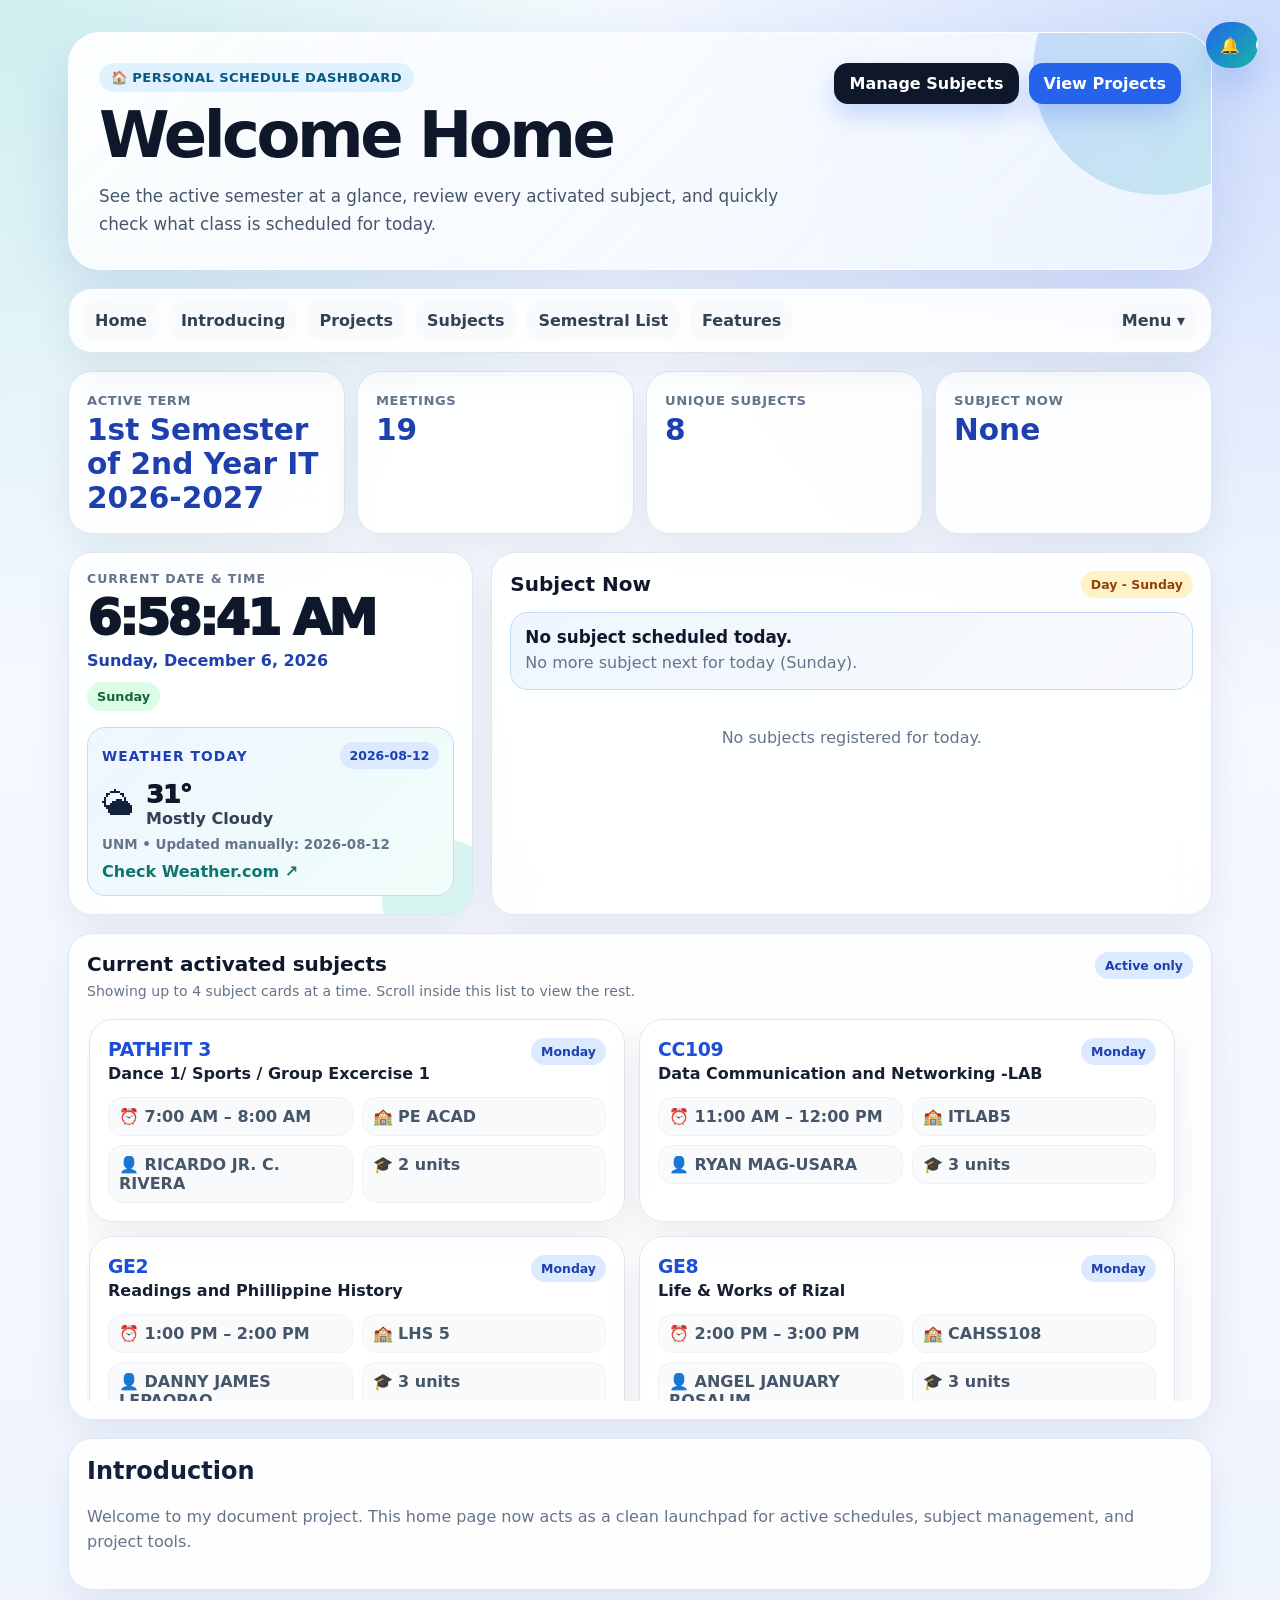
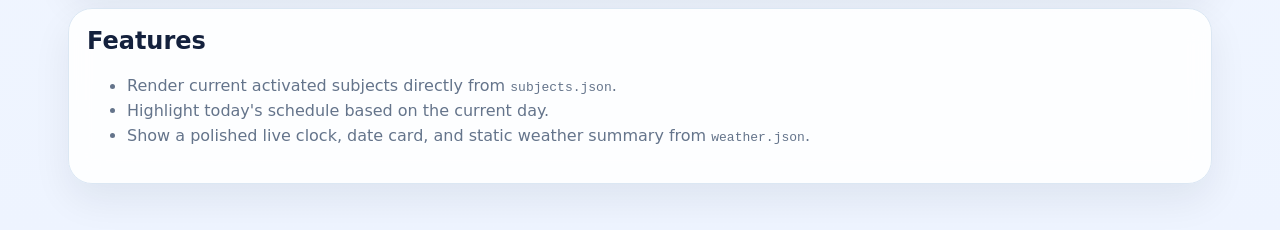
==== commit d8dac373: "Link semestral subject page in navigation" ====
--- a/index.html
+++ b/index.html
@@ -28,12 +28,14 @@
         <li><a href="#intro">Introducing</a></li>
         <li><a href="download.html">Projects</a></li>
         <li><a href="subj.html">Subjects</a></li>
+        <li><a href="Subj_manage.html">Semestral List</a></li>
         <li><a href="#features">Features</a></li>
       </ul>
       <div class="dropdown">
         <button class="dropbtn" type="button">Menu ▾</button>
         <div class="dropdown-content">
         <!--  <button id="mobileViewToggle" data-mobile-view-toggle class="dropdown-action" type="button" aria-pressed="false">📱 Switch to mobile view</button> -->
+          <a href="Subj_manage.html">Semestral Subject List</a>
           <a href="subj.html">Subject Management</a>
           <a href="calcugrade.html">CalcuGrade</a>
           <a href="subjects.json">Open Subject JSON</a>
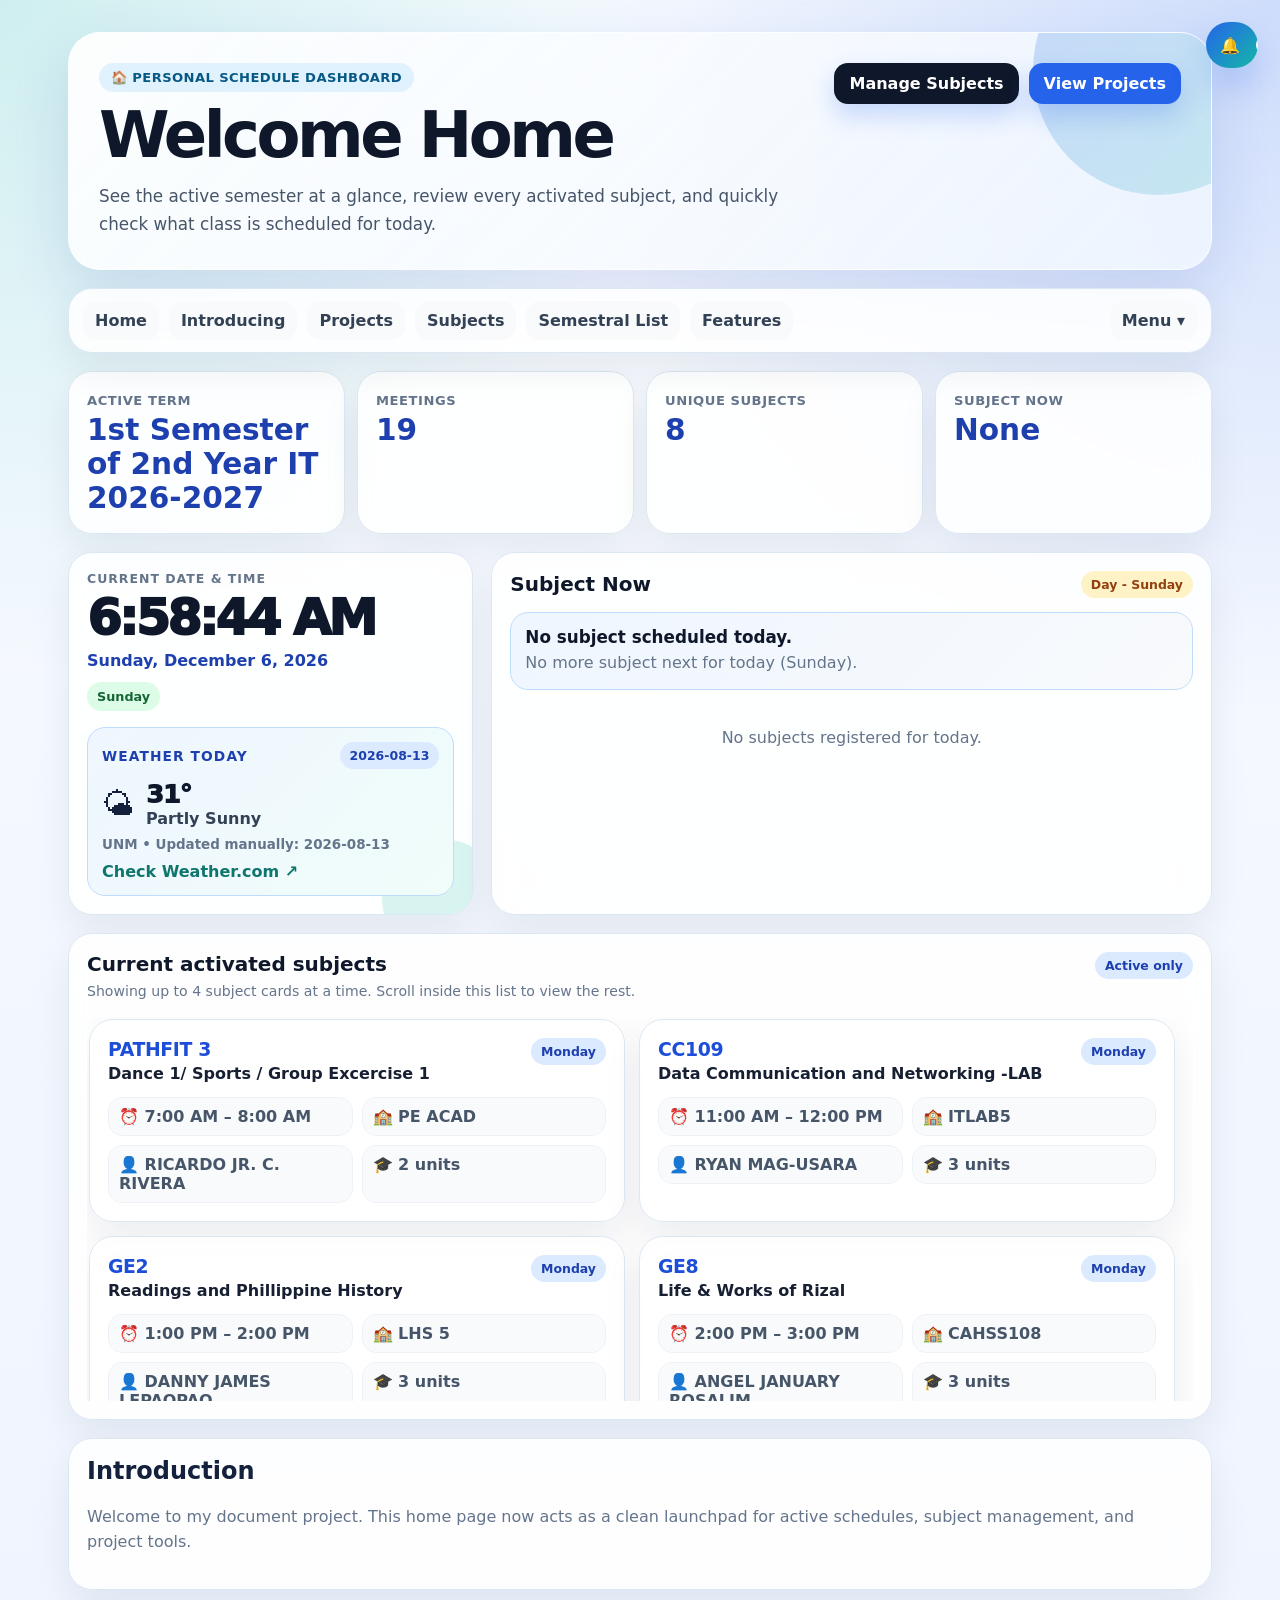
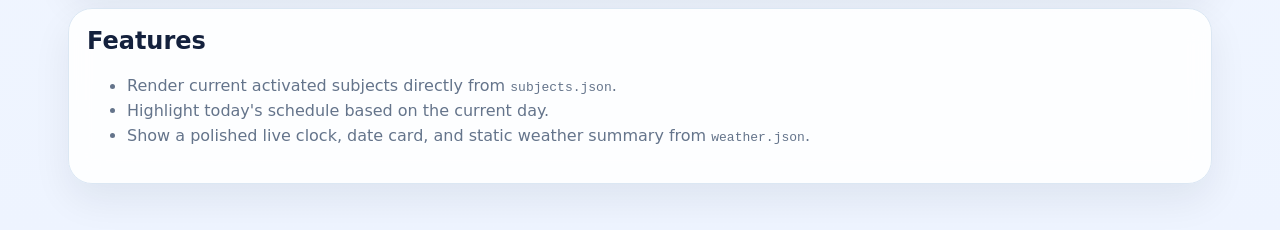
==== commit 3f8e5b3a: "Fix home countdown for next subject" ====
--- a/index.html
+++ b/index.html
@@ -222,7 +222,7 @@
       const sorted = [...todaySubjects].sort((a, b) => a.startMinutes - b.startMinutes || a.endMinutes - b.endMinutes);
       const current = sorted.find(subject => nowMinutes >= subject.startMinutes && nowMinutes < subject.endMinutes);
       const upcoming = sorted.find(subject => subject.startMinutes > nowMinutes);
-      const next = current ? sorted.find(subject => subject.startMinutes >= current.endMinutes) : upcoming;
+      const next = upcoming || null;
       return { current, upcoming, next };
     }
 
@@ -244,9 +244,11 @@
 
       const { current, upcoming, next } = getSubjectTimingState(cachedTodaySubjects);
       if (current) {
-        const secondsUntilEnd = getSecondsUntil(current.endMinutes, new Date());
+        const now = new Date();
+        const secondsUntilEnd = getSecondsUntil(current.endMinutes, now);
+        const secondsUntilNextStart = next ? getSecondsUntil(next.startMinutes, now) : 0;
         homeEls.subjectNowStat.textContent = current.code || 'Now';
-        homeEls.subjectNowStatus.innerHTML = `<strong>Subject now: ${escapeHtml(current.code)} — ${escapeHtml(current.description)}</strong><span class="note">${getTimeRange(current)} • ${escapeHtml(current.room || 'TBA')}</span><br>${next ? `<span class="note">Next subject will be within <span class="countdown">${formatCountdown(secondsUntilEnd)}</span>: ${escapeHtml(next.code)} at ${minutesToDisplay(next.time_start, next.time_start_is_am)}.</span>` : `<span class="note">No more subject next for today (${dayName}) after this class ends in <span class="countdown">${formatCountdown(secondsUntilEnd)}</span>.</span>`}`;
+        homeEls.subjectNowStatus.innerHTML = `<strong>Subject now: ${escapeHtml(current.code)} — ${escapeHtml(current.description)}</strong><span class="note">${getTimeRange(current)} • ${escapeHtml(current.room || 'TBA')}</span><br><span class="note">Current subject ends in <span class="countdown">${formatCountdown(secondsUntilEnd)}</span>.</span><br>${next ? `<span class="note">Next subject in <span class="countdown">${formatCountdown(secondsUntilNextStart)}</span>: ${escapeHtml(next.code)} at ${minutesToDisplay(next.time_start, next.time_start_is_am)}.</span>` : `<span class="note">No more subject next for today (${dayName}) after this class.</span>`}`;
         homeEls.todaySubjects.innerHTML = cachedTodaySubjects.map(subject => renderTodayItem(subject, subject === current ? 'current' : '')).join('');
         return;
       }
